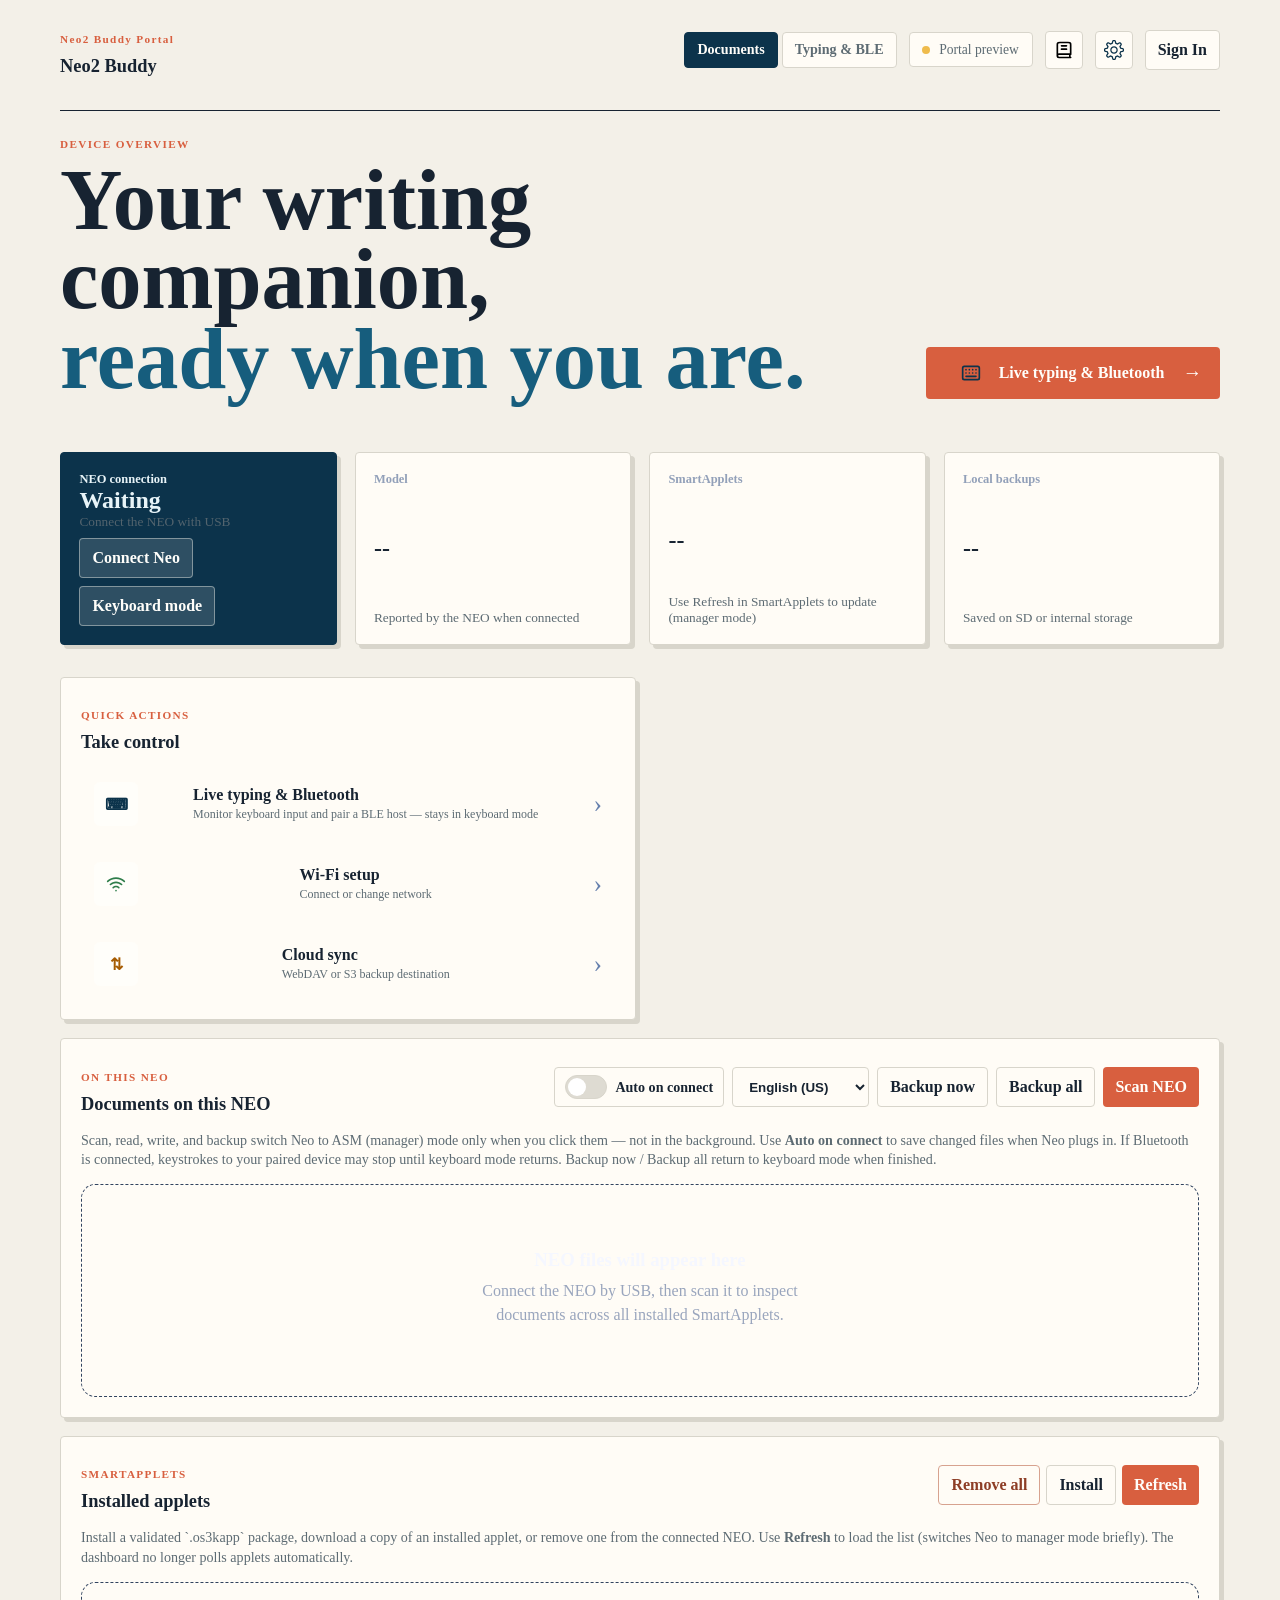
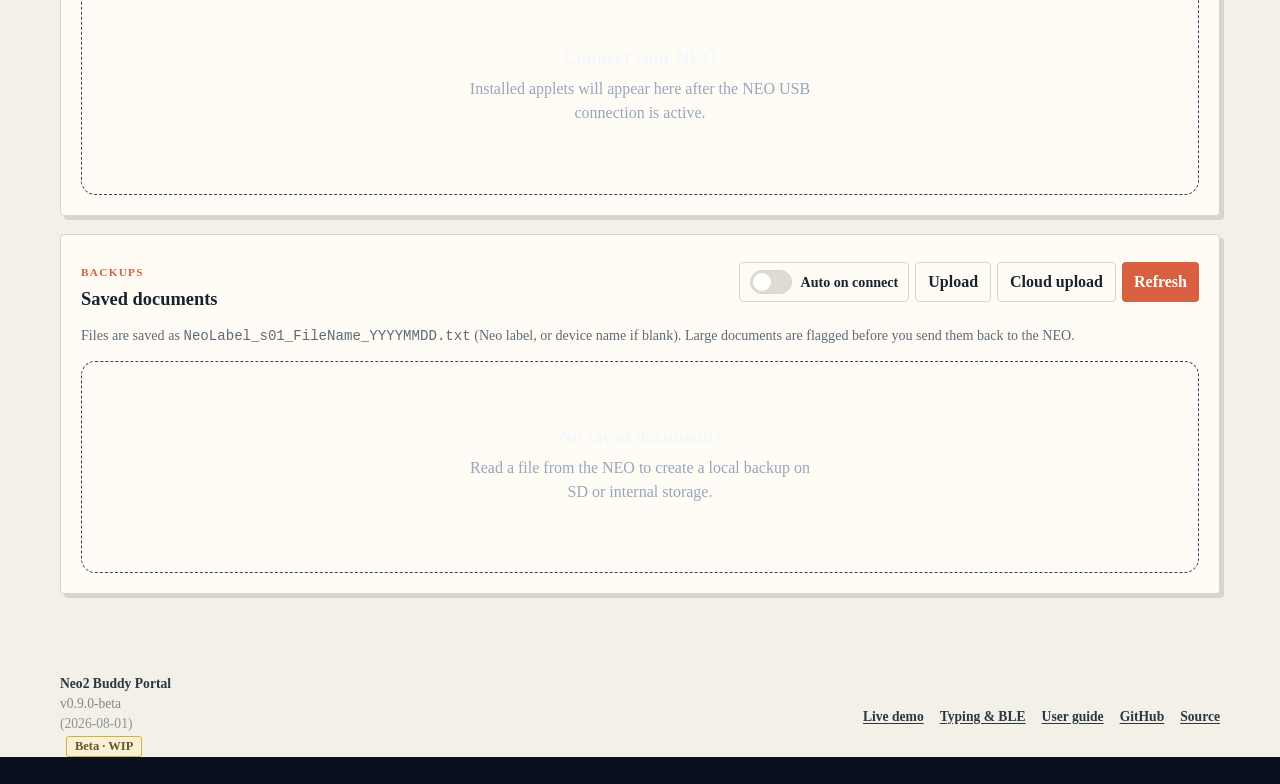
==== firmware-web/index.html @ c971c0a2 "Initial commit: Neo2 Buddy beta firmware, portal, and docs. GPL-3.0. Excludes inspiration/ reference" ====
<!doctype html>
<html lang="en">
<head>
  <meta charset="utf-8">
  <meta name="application-name" content="Neo2 Buddy Portal">
  <meta name="application-version" content="0.9.0">
  <meta name="release-date" content="2026-08-01">
  <meta name="viewport" content="width=device-width, initial-scale=1, viewport-fit=cover">
  <meta name="theme-color" content="#f3f0e8">
  <title>Neo2 Buddy</title>
  <link rel="stylesheet" href="styles.css">
  <link rel="stylesheet" href="css/login.css">
  <link rel="stylesheet" href="css/portal.css">
</head>
<body data-page="dashboard">
  <main class="app-shell">
    <header class="topbar">
      <div><p class="eyebrow" id="app-name">Neo2 Buddy Portal</p><h1 id="header-device-name">Neo2 Buddy</h1></div>
      <div style="display:flex;align-items:center;gap:0.75rem;flex-wrap:wrap">
        <nav class="portal-nav" aria-label="Portal sections">
          <a class="portal-nav-link is-active" href="index.html" aria-current="page">Documents</a>
          <a class="portal-nav-link" href="typing.html">Typing &amp; BLE</a>
        </nav>
        <div class="status-chip"><span class="dot" aria-hidden="true"></span><span id="connection">Looking for device</span></div>
          <button id="logs-button" class="icon-button" type="button" title="View logs" aria-label="View logs" hidden>
            <svg viewBox="0 0 24 24" width="20" height="20" fill="none" stroke="currentColor" stroke-width="1.6" stroke-linecap="round" stroke-linejoin="round" aria-hidden="true">
              <path d="M4 19V6.2C4 5.0799 4 4.51984 4.21799 4.09202C4.40973 3.71569 4.71569 3.40973 5.09202 3.21799C5.51984 3 6.0799 3 7.2 3H16.8C17.9201 3 18.4802 3 18.908 3.21799C19.2843 3.40973 19.5903 3.71569 19.782 4.09202C20 4.51984 20 5.0799 20 6.2V17H6C4.89543 17 4 17.8954 4 19ZM4 19C4 20.1046 4.89543 21 6 21H20M9 7H15M9 11H15M19 17V21" stroke="#000000" stroke-width="2" stroke-linecap="round" stroke-linejoin="round"/>
            </svg>
            <span class="visually-hidden">Logs</span>
          </button>
          <button id="settings-button" class="icon-button" type="button" data-action="settings" title="Device settings" aria-label="Device settings" hidden><svg width="20" height="20" viewBox="0 0 32 32" fill="currentColor" xmlns="http://www.w3.org/2000/svg">
    <path d="M30.015 12.97l-2.567-0.569c-0.2-0.64-0.462-1.252-0.762-1.841l1.389-2.313c0.518-0.829 0.78-2.047 0-2.829l-1.415-1.414c-0.78-0.781-2.098-0.64-2.894-0.088l-2.251 1.434c-0.584-0.303-1.195-0.563-1.829-0.768l-0.576-2.598c-0.172-0.953-1.005-1.984-2.11-1.984h-2c-1.104 0-1.781 1.047-2 2l-0.642 2.567c-0.678 0.216-1.328 0.492-1.948 0.819l-2.308-1.47c-0.795-0.552-2.114-0.692-2.894 0.088l-1.415 1.414c-0.781 0.782-0.519 2 0 2.828l1.461 2.435c-0.274 0.552-0.517 1.123-0.705 1.72l-2.566 0.569c-0.953 0.171-1.984 1.005-1.984 2.109v2c0 1.105 1.047 1.782 2 2l2.598 0.649c0.179 0.551 0.404 1.080 0.658 1.593l-1.462 2.438c-0.518 0.828-0.78 2.047 0 2.828l1.415 1.414c0.78 0.782 2.098 0.64 2.894 0.089l2.313-1.474c0.623 0.329 1.277 0.608 1.96 0.823l0.64 2.559c0.219 0.953 0.896 2 2 2h2c1.105 0 1.938-1.032 2.11-1.985l0.577-2.604c0.628-0.203 1.23-0.459 1.808-0.758l2.256 1.438c0.796 0.552 2.114 0.692 2.895-0.089l1.415-1.414c0.78-0.782 0.518-2 0-2.828l-1.39-2.317c0.279-0.549 0.521-1.12 0.716-1.714l2.599-0.649c0.953-0.219 2-0.895 2-2v-2c0-1.104-1.031-1.938-1.985-2.11zM30.001 16.939c-0.085 0.061-0.245 0.145-0.448 0.192l-3.708 0.926-0.344 1.051c-0.155 0.474-0.356 0.954-0.597 1.428l-0.502 0.986 1.959 3.267c0.125 0.2 0.183 0.379 0.201 0.485l-1.316 1.314c-0.127-0.040-0.271-0.092-0.341-0.14l-3.292-2.099-1.023 0.529c-0.493 0.256-0.999 0.468-1.503 0.631l-1.090 0.352-0.824 3.723c-0.038 0.199-0.145 0.36-0.218 0.417h-1.8c-0.061-0.085-0.145-0.245-0.191-0.448l-0.921-3.681-1.066-0.338c-0.549-0.173-1.097-0.404-1.63-0.684l-1.028-0.543-3.293 2.099c-0.135 0.091-0.279 0.143-0.409 0.143l-1.311-1.276c0.018-0.104 0.072-0.274 0.181-0.449l2.045-3.408-0.487-0.98c-0.227-0.462-0.407-0.895-0.547-1.325l-0.343-1.052-3.671-0.918c-0.231-0.052-0.398-0.139-0.485-0.2v-1.86c0.001 0.001 0.002 0.001 0.005 0.001 0.034 0 0.198-0.117 0.335-0.142l3.772-0.835 0.346-1.103c0.141-0.449 0.333-0.917 0.588-1.43l0.487-0.98-2.024-3.373c-0.125-0.201-0.184-0.38-0.201-0.485l1.315-1.314c0.128 0.041 0.271 0.093 0.34 0.14l3.354 2.138 1.027-0.542c0.527-0.278 1.073-0.507 1.622-0.682l1.063-0.338 0.912-3.649c0.053-0.231 0.138-0.398 0.2-0.485h1.859c-0.014 0.020 0.115 0.195 0.142 0.339l0.84 3.794 1.089 0.352c0.511 0.165 1.023 0.38 1.523 0.639l1.023 0.532 3.224-2.053c0.135-0.092 0.279-0.143 0.409-0.143l1.313 1.276c-0.017 0.104-0.072 0.276-0.181 0.45l-1.98 3.296 0.505 0.988c0.273 0.533 0.48 1.033 0.635 1.529l0.346 1.104 3.697 0.82c0.224 0.041 0.398 0.171 0.434 0.241zM16.013 9.99c-3.321 0-6.023 2.697-6.023 6.010s2.702 6.010 6.023 6.010 6.023-2.697 6.023-6.009c0-3.313-2.702-6.010-6.023-6.010zM16 20c-2.205 0-4-1.794-4-4s1.794-4 4-4c2.206 0 4 1.794 4 4s-1.794 4-4 4z"></path>
</svg></button>
        <button id="login-btn" class="button" type="button">Sign In</button>
      </div>
    </header>

    <section class="hero" aria-labelledby="overview-heading">
      <div><p class="eyebrow">DEVICE OVERVIEW</p><h2 id="overview-heading">Your writing companion,<br><em>ready when you are.</em></h2></div>
      <a class="primary-action" href="typing.html">
        <span class="btn-icon" aria-hidden="true">
          <svg viewBox="0 0 24 24" width="20" height="20" fill="none" stroke="currentColor" stroke-width="2" stroke-linecap="round" stroke-linejoin="round" aria-hidden="true">
            <rect x="2" y="4" width="20" height="16" rx="2"/>
            <path d="M6 8h.01M10 8h.01M14 8h.01M18 8h.01M6 12h.01M10 12h.01M14 12h.01M18 12h.01M6 16h12"/>
          </svg>
        </span>
        Live typing &amp; Bluetooth <span aria-hidden="true">→</span>
      </a>
    </section>

    <section class="stat-grid" aria-label="AlphaSmart NEO status">
      <article class="stat-card neo-card"><span class="label">NEO connection</span><strong id="neo-connection">Looking</strong><small id="neo-connection-detail">Connect the NEO with USB</small><div style="display:flex;gap:0.5rem;margin-top:0.5rem;flex-wrap:wrap"><button class="button" id="neo-rescan" type="button">Connect Neo</button><button class="button" id="neo-restart" type="button" hidden title="Return Neo to keyboard mode">Keyboard mode</button></div></article>
      <article class="stat-card neo-card"><span class="label">Model</span><strong id="neo-model">--</strong><small id="neo-model-detail">Reported by the NEO when connected</small></article>
      <article class="stat-card neo-card"><span class="label">SmartApplets</span><strong id="applet-count">--</strong><small id="applet-count-detail">Use Refresh in SmartApplets to update (manager mode)</small></article>
      <article class="stat-card neo-card"><span class="label">Local backups</span><strong id="backup-count">--</strong><small id="backup-count-detail">Saved on SD or internal storage</small></article>
    </section>

    <div id="portal-notices" class="portal-notices" hidden aria-live="polite"></div>

    <section class="workspace dashboard-workspace">
      <aside class="panel quick-panel">
        <p class="eyebrow">QUICK ACTIONS</p><h2>Take control</h2>
        <div class="action-list">
          <a class="action-row action-link" href="typing.html">
            <span class="action-icon blue" aria-hidden="true">⌨</span>
            <span><b>Live typing &amp; Bluetooth</b><small>Monitor keyboard input and pair a BLE host — stays in keyboard mode</small></span><i>›</i>
          </a>
          <button class="action-row" type="button" data-action="wifi">
            <span class="action-icon green" aria-hidden="true">
              <svg viewBox="0 0 24 24" width="20" height="20" fill="currentColor" focusable="false" aria-hidden="true">
                <path d="M1.33309 8.07433C0.92156 8.44266 0.886539 9.07485 1.25487 9.48638C1.62319 9.89791 2.25539 9.93293 2.66691 9.5646L1.33309 8.07433ZM21.3331 9.5646C21.7446 9.93293 22.3768 9.89791 22.7451 9.48638C23.1135 9.07485 23.0784 8.44266 22.6669 8.07433L21.3331 9.5646ZM12 19C11.4477 19 11 19.4477 11 20C11 20.5523 11.4477 21 12 21V19ZM12.01 21C12.5623 21 13.01 20.5523 13.01 20C13.01 19.4477 12.5623 19 12.01 19V21ZM14.6905 17.04C15.099 17.4116 15.7315 17.3817 16.1031 16.9732C16.4748 16.5646 16.4448 15.9322 16.0363 15.5605L14.6905 17.04ZM18.0539 13.3403C18.4624 13.7119 19.0949 13.682 19.4665 13.2734C19.8381 12.8649 19.8082 12.2324 19.3997 11.8608L18.0539 13.3403ZM7.96372 15.5605C7.55517 15.9322 7.52524 16.5646 7.89687 16.9732C8.2685 17.3817 8.90095 17.4116 9.3095 17.04L7.96372 15.5605ZM4.60034 11.8608C4.19179 12.2324 4.16185 12.8649 4.53348 13.2734C4.90511 13.682 5.53756 13.7119 5.94611 13.3403L4.60034 11.8608ZM2.66691 9.5646C5.14444 7.34716 8.41371 6 12 6V4C7.90275 4 4.16312 5.54138 1.33309 8.07433L2.66691 9.5646ZM12 6C15.5863 6 18.8556 7.34716 21.3331 9.5646L22.6669 8.07433C19.8369 5.54138 16.0972 4 12 4V6ZM12 21H12.01V19H12V21ZM12 16C13.0367 16 13.9793 16.3931 14.6905 17.04L16.0363 15.5605C14.9713 14.5918 13.5536 14 12 14V16ZM12 11C14.3319 11 16.4546 11.8855 18.0539 13.3403L19.3997 11.8608C17.4466 10.0842 14.8487 9 12 9V11ZM9.3095 17.04C10.0207 16.3931 10.9633 16 12 16V14C10.4464 14 9.02872 14.5918 7.96372 15.5605L9.3095 17.04ZM5.94611 13.3403C7.54544 11.8855 9.66815 11 12 11V9C9.15127 9 6.55344 10.0842 4.60034 11.8608L5.94611 13.3403Z" />
              </svg>
            </span>
            <span><b>Wi-Fi setup</b><small>Connect or change network</small></span><i>›</i>
          </button>
          <button class="action-row" type="button" id="open-sync" hidden><span class="action-icon amber">&#8645;</span><span><b>Cloud sync</b><small id="open-sync-subtitle">WebDAV or S3 backup destination</small></span><i>›</i></button>
        </div>
      </aside>
    </section>
      <!-- Move 'Documents on this NEO' next to the quick actions panel -->
      <section class="neo-documents-section">
        <article class="panel neo-documents-panel" aria-labelledby="neo-documents-heading">
          <div class="panel-heading">
            <div><p class="eyebrow">ON THIS NEO</p><h2 id="neo-documents-heading">Documents on this NEO</h2></div>
            <div class="panel-actions" style="display:flex;align-items:center;gap:0.5rem;flex-wrap:wrap">
              <label class="inline-toggle" id="dashboard-auto-backup-wrap" hidden title="When enabled, changed files are backed up automatically when Neo connects (brief ASM mode)">
                <input id="dashboard-auto-backup" type="checkbox" aria-describedby="neo-documents-guidance">
                <span class="toggle-track" aria-hidden="true"></span>
                <span class="inline-toggle-text">Auto on connect</span>
              </label>
              <label class="visually-hidden" for="neo-charmap">Character map</label>
              <select id="neo-charmap" class="button" title="Text export/import character map" hidden>
                <option value="en-us">English (US)</option>
                <option value="ua-pc">Ukrainian PC</option>
                <option value="ua-mac">Ukrainian Mac</option>
              </select>
              <button class="button" id="neo-backup-now" type="button" hidden title="Interrupts keyboard mode: backup changed files, then return Neo to keyboard mode">Backup now</button>
              <button class="button" id="neo-read-all" type="button" hidden title="Interrupts keyboard mode: backup every non-empty file, then return Neo to keyboard mode">Backup all</button>
              <button class="button primary" id="refresh-neo-files" type="button" hidden title="Interrupts keyboard mode while scanning">Scan NEO</button>
            </div>
          </div>
          <p class="file-size-guidance" id="neo-documents-guidance">Scan, read, write, and backup switch Neo to ASM (manager) mode only when you click them — not in the background. Use <strong>Auto on connect</strong> to save changed files when Neo plugs in. If Bluetooth is connected, keystrokes to your paired device may stop until keyboard mode returns. Backup now / Backup all return to keyboard mode when finished.</p>
          <div class="empty-state" id="neo-files-empty"><h3>NEO files will appear here</h3><p>Connect the NEO by USB, then scan it to inspect documents across all installed SmartApplets.</p></div>
          <div class="neo-file-table-wrap" id="neo-file-table-wrap" hidden>
            <table class="neo-file-table">
              <thead><tr><th scope="col">Document</th><th scope="col">SmartApplet</th><th scope="col">Space</th><th scope="col">Allocated</th><th scope="col"><span class="visually-hidden">Actions</span></th></tr></thead>
              <tbody id="neo-file-list"></tbody>
            </table>
          </div>
          <p class="operation-notice" id="neo-file-notice" role="status" aria-live="polite" hidden></p>
        </article>
      </section>

    <section class="workspace management-workspace">
      <article class="panel files-panel">
        <div class="panel-heading"><div><p class="eyebrow">SMARTAPPLETS</p><h2>Installed applets</h2></div><div class="panel-actions"><button class="button danger-action" id="remove-all-applets" type="button" hidden>Remove all</button><button class="button" id="install-applet" type="button" hidden>Install</button><button class="button primary" id="refresh-applets" type="button" hidden>Refresh</button></div></div>
        <p class="file-size-guidance">Install a validated `.os3kapp` package, download a copy of an installed applet, or remove one from the connected NEO. Use <strong>Refresh</strong> to load the list (switches Neo to manager mode briefly). The dashboard no longer polls applets automatically.</p>
        <div class="empty-state" id="applets-empty"><h3>Connect your NEO</h3><p>Installed applets will appear here after the NEO USB connection is active.</p></div>
        <div class="file-list" id="applet-list" hidden></div>
      </article>

      
    </section>

    <!-- Saved documents moved into its own top-level section -->
    <section class="saved-documents-section">
      <article class="panel files-panel">
        <div class="panel-heading"><div><p class="eyebrow">BACKUPS</p><h2>Saved documents</h2></div><div class="panel-actions"><label class="inline-toggle" id="backups-auto-backup-wrap" hidden title="When enabled, changed files are backed up automatically when Neo connects"><input id="backups-auto-backup" type="checkbox" aria-describedby="neo-documents-guidance"><span class="toggle-track" aria-hidden="true"></span><span class="inline-toggle-text">Auto on connect</span></label><input id="upload-file-input" type="file" accept=".txt,text/plain" hidden><button class="button" id="upload-file" type="button" hidden>Upload</button><button class="button" id="sync-run-backups" type="button" hidden title="Upload all local backups to your cloud destination">Cloud upload</button><button class="button primary" id="refresh-files" type="button" hidden>Refresh</button></div></div>
        <p class="file-size-guidance">Files are saved as <code>NeoLabel_s01_FileName_YYYYMMDD.txt</code> (Neo label, or device name if blank). Large documents are flagged before you send them back to the NEO.</p>
        <div class="empty-state" id="files-empty"><h3>No saved documents</h3><p>Read a file from the NEO to create a local backup on SD or internal storage.</p></div>
        <div class="file-list" id="file-list" hidden></div>
      </article>
    </section>    
    
  </main>

  <dialog id="applet-dialog" class="applet-dialog">
    <form id="applet-form">
      <div class="dialog-heading settings-heading"><div><p class="eyebrow" id="applet-dialog-label">SMARTAPPLET</p><h2 id="applet-dialog-title">Install SmartApplet</h2></div><button class="close-dialog" id="applet-close" type="button" aria-label="Close SmartApplet dialog">&times;</button></div>
      <div id="applet-install-fields"><label class="applet-upload">SmartApplet package<input id="applet-file" type="file" accept=".os3kapp,.app,.bin" required><span id="applet-file-name">Choose a package file</span></label><label class="checkbox-row"><input id="applet-replace" type="checkbox"><span>Replace an installed applet with the same ID</span></label></div>
      <p id="applet-dialog-copy" class="settings-note">The connected NEO validates the applet package before installation.</p>
      <p id="applet-dialog-status" class="dialog-status" aria-live="polite"></p>
      <div class="dialog-actions"><button class="button" id="applet-cancel" type="button">Cancel</button><button class="button primary" id="applet-submit" type="submit">Install applet</button></div>
    </form>
  </dialog>

  <dialog id="format-sd-dialog" class="format-dialog">
    <form id="format-sd-form">
      <div class="dialog-heading settings-heading">
        <div><p class="eyebrow">STORAGE</p><h2>Format SD card</h2></div>
        <button class="close-dialog" id="format-sd-cancel" type="button" aria-label="Cancel">&times;</button>
      </div>
      <p class="settings-note">Formatting will erase all data on the SD card. This operation cannot be undone.</p>
      <p id="sd-capacity-line" class="settings-note" style="display:none;">Detected card: <strong id="sd-capacity-text">—</strong></p>
      <div id="sd-progress-wrap" style="display:none;margin:8px 0;align-items:center;gap:8px;">
        <progress id="sd-progress" value="0" max="100" style="width:100%"></progress>
        <div id="sd-progress-label" style="min-width:56px;text-align:right;color:var(--ink-muted);">0%</div>
      </div>
      <label>To confirm, type <strong>FORMAT</strong> in the box below and click <em>Format SD</em>:</label>
      <input id="format-confirm-input" type="text" autocomplete="off" placeholder="Type FORMAT to confirm">
      <div class="dialog-actions">
        <button class="button" type="button" id="format-sd-cancel-2">Cancel</button>
        <button class="button danger-action" type="submit" id="format-sd-confirm" disabled>Format SD</button>
      </div>
    </form>
  </dialog>

  <dialog id="factory-reset-dialog" class="format-dialog">
    <form id="factory-reset-form">
      <div class="dialog-heading settings-heading">
        <div><p class="eyebrow">DANGER ZONE</p><h2>Factory reset</h2></div>
        <button class="close-dialog" id="factory-reset-cancel" type="button" aria-label="Cancel">&times;</button>
      </div>
      <p class="settings-note">This restores firmware defaults on the buddy. It erases saved Wi‑Fi, cloud sync, portal password, and internal backup files. Files on the SD card are <strong>not</strong> deleted.</p>
      <label>Re-enter portal password to confirm<input id="factory-reset-password" type="password" autocomplete="current-password" required></label>
      <div class="dialog-actions">
        <button class="button" type="button" id="factory-reset-cancel-2">Cancel</button>
        <button class="button danger-action" type="submit" id="factory-reset-confirm">Reset device</button>
      </div>
    </form>
  </dialog>

  <dialog id="write-document-dialog" class="document-dialog">
    <form id="write-document-form">
      <div class="dialog-heading settings-heading"><div><p class="eyebrow">WRITE TO NEO</p><h2 id="write-document-title">Replace document text</h2></div><button class="close-dialog" id="write-document-close" type="button" aria-label="Close write dialog">&times;</button></div>
      <p class="document-meta" id="write-document-meta"></p>
      <label>Document text<textarea id="write-document-content" rows="12" style="width:100%;font-family:monospace"></textarea></label>
      <p id="write-document-status" class="dialog-status" aria-live="polite"></p>
      <div class="dialog-actions"><button class="button" id="write-document-cancel" type="button">Cancel</button><button class="button primary" type="submit">Write to NEO</button></div>
    </form>
  </dialog>

  <dialog id="document-dialog" class="document-dialog">
    <div class="dialog-heading settings-heading"><div><p class="eyebrow">NEO DOCUMENT</p><h2 id="document-dialog-title">Document preview</h2></div><button class="close-dialog" id="document-close" type="button" aria-label="Close document preview">&times;</button></div>
    <p class="document-meta" id="document-dialog-meta"></p>
    <pre class="document-preview" id="document-dialog-content" aria-live="polite">Reading document...</pre>
    <div class="dialog-actions"><button class="button" id="document-download" type="button">Download</button><button class="button primary" id="document-save" type="button">Save backup</button></div>
  </dialog>

  <dialog id="setup-dialog" class="setup-dialog">
    <form id="setup-form">
      <div class="setup-heading"><p class="eyebrow">FIRST-TIME SETUP</p><h2>Make this NEO yours.</h2><p>Give the device a name and choose how its backups should be protected.</p></div>
      <div class="setup-steps" aria-hidden="true"><span class="active">1</span><span>2</span><span>3</span></div>
      <label>Device name<input id="setup-device-name" name="device-name" maxlength="32" value="Neo2 Buddy"></label>
      <label class="checkbox-row"><input id="setup-cloud-enabled" type="checkbox"> <span>Configure cloud backup now</span></label>
      <p class="setup-note">Local storage remains the source of truth. Cloud backups are optional and never remove local copies.</p>
      <div class="dialog-actions"><button class="button" type="button" id="setup-later">Set up later</button><button class="button primary" type="submit">Continue</button></div>
    </form>
  </dialog>

  <dialog id="sync-dialog" class="sync-dialog">
    <form id="sync-form">
      <div class="dialog-heading"><p class="eyebrow">CLOUD BACKUP</p><h2>Backup destination</h2><p>Upload local backups to WebDAV (Nextcloud) or S3-compatible storage. Settings are saved on the device and survive reboots.</p></div>
      <p id="sync-health" class="sync-health" role="status" aria-live="polite">Checking cloud backup status…</p>
      <fieldset class="provider-switch"><legend>Provider</legend><label><input type="radio" name="provider" value="webdav" checked><span>WebDAV</span></label><label><input type="radio" name="provider" value="s3"><span>S3-compatible</span></label></fieldset>
      <div id="sync-provider-help" class="sync-provider-help" aria-live="polite"></div>
      <label class="toggle-row"><span><b>Enable cloud upload</b><small>Upload local backups when you run sync (local copies are kept).</small></span><input name="enabled" type="checkbox" id="sync-enabled"><span class="toggle-track" aria-hidden="true"></span></label>
      <label>Server URL<input name="endpoint" type="url" placeholder="https://cloud.example.com/remote.php/dav/files/you/backups" autocomplete="url" required></label>
      <label id="bucket-field" hidden>Bucket<input name="bucket" placeholder="neo-backups"></label>
      <label id="region-field" hidden>Region<input name="region" placeholder="us-east-1 or auto for R2"></label>
      <label>Folder<input name="path" placeholder="alpha-smart/neo2"><small>Optional subfolder for uploaded backups.</small></label>
      <label>Username or access key<input name="username" autocomplete="username" required></label>
      <label>App password or secret key<input name="secret" type="password" autocomplete="new-password" placeholder="Leave blank to keep saved secret"></label>
      <ul id="sync-checklist" class="sync-checklist">
        <li data-check="wifi">Buddy connected to home Wi‑Fi with internet</li>
        <li data-check="clock">Device clock synced (required for S3)</li>
        <li data-check="saved">Destination saved on device</li>
        <li data-check="test">Connection test passed</li>
      </ul>
      <p id="sync-state" class="setup-note">Credentials are stored on the device only. Secrets are never shown again after save.</p>
      <div class="dialog-actions">
        <button class="button" type="button" id="sync-cancel">Cancel</button>
        <button class="button" type="button" id="sync-test">Test connection</button>
        <button class="button" type="button" id="sync-run-now">Upload now</button>
        <button class="button primary" type="submit">Save destination</button>
      </div>
    </form>
  </dialog>

  <dialog id="settings-dialog" class="settings-dialog">
    <form id="settings-form">
      <div class="dialog-heading settings-heading"><div><p class="eyebrow">DEVICE SETTINGS</p><h2>Make it feel like yours.</h2></div><button class="close-dialog" id="settings-close" type="button" aria-label="Close device settings">&times;</button></div>
      <div class="settings-summary"><span class="settings-mark" aria-hidden="true">N</span><div><strong id="settings-device-title">Neo2 Buddy</strong><small>ESP32-S3 companion</small></div><span class="settings-status">Local only</span></div>
      <section class="settings-section" aria-labelledby="device-preferences-heading">
        <h3 id="device-preferences-heading">Device preferences</h3>
        <label>Device name<input id="settings-device-name" name="device-name" maxlength="32" value="Neo2 Buddy"></label>
        <label>Neo label<small>Used in backup filenames. Leave blank to use the device name.</small><input id="settings-neo-label" name="neo-label" maxlength="32" placeholder="e.g. RiksNeo"></label>
        <label>Keyboard layout<select id="settings-keyboard-layout" name="keyboard-layout"><option value="u">User (u)</option><option value="us">US</option><option value="nl">Dutch (nl)</option></select></label>
        <label>Keyboard sleep<select id="settings-sleep" name="sleep"><option value="5">After 5 minutes</option><option value="10" selected>After 10 minutes</option><option value="30">After 30 minutes</option><option value="never">Never</option></select></label>
      </section>
      <section class="settings-section" aria-labelledby="storage-preferences-heading">
        <h3 id="storage-preferences-heading">Storage and privacy</h3>
        <label class="toggle-row"><span><b>Keep live typing private</b><small>Clear the monitor when this portal closes.</small></span><input id="settings-private-live" type="checkbox" checked><span class="toggle-track" aria-hidden="true"></span></label>
        <label class="toggle-row"><span><b>Prefer SD card backups</b><small>Use internal storage only when no card is present.</small></span><input id="settings-prefer-sd" type="checkbox" checked><span class="toggle-track" aria-hidden="true"></span></label>
        <label class="toggle-row"><span><b>Auto-backup on connect</b><small>When Neo plugs in, briefly leave keyboard mode to backup changed files, then return to keyboard mode. Live typing is interrupted during the backup.</small></span><input id="settings-auto-backup" type="checkbox"><span class="toggle-track" aria-hidden="true"></span></label>
        <label class="toggle-row"><span><b>Auto cloud upload after backup</b><small>When cloud sync is configured, upload new local backups automatically after a successful backup.</small></span><input id="settings-auto-cloud" type="checkbox"><span class="toggle-track" aria-hidden="true"></span></label>
        <div style="margin-top:8px;display:flex;align-items:center;gap:10px;">
          <button id="format-sd" class="button small subtle" type="button" title="Format SD card (destructive)">Format SD...</button>
          <small style="color:var(--ink-muted);">Erase and reformat the SD card. This action is destructive and requires confirmation.</small>
        </div>
        <label class="toggle-row" style="margin-top:6px;"><span><b>Require sign-in to view portal</b><small>When enabled, users must authenticate before accessing the admin portal.</small></span><input id="settings-require-auth" type="checkbox"><span class="toggle-track" aria-hidden="true"></span></label>
        <div class="settings-section-block" style="margin-top:12px;display:grid;gap:8px;">
          <h4 style="margin:0;">Portal password</h4>
          <label>Current password<input id="settings-password-current" type="password" autocomplete="current-password" placeholder="Current portal password"></label>
          <label>New password<input id="settings-password-new" type="password" autocomplete="new-password" minlength="8" placeholder="At least 8 characters"></label>
          <label>Confirm new password<input id="settings-password-confirm" type="password" autocomplete="new-password" minlength="8"></label>
          <button id="settings-password-save" class="button small" type="button">Change password</button>
        </div>
        <div class="settings-danger-zone">
          <h4>Factory reset</h4>
          <p class="settings-note">Erase buddy settings and internal backups. SD card files are kept.</p>
          <button id="factory-reset-open" class="button small danger-action" type="button">Factory reset…</button>
        </div>
      </section>

      <section class="settings-section" id="wifi-section" aria-labelledby="wifi-preferences-heading">
        <h3 id="wifi-preferences-heading">Network</h3>
        <p id="network-mode-status" class="field-hint" style="margin-top:0"></p>
        <div class="network-mode-grid settings-mode-grid" role="radiogroup" aria-label="Network mode">
          <label class="network-mode-card">
            <input type="radio" name="settings-network-mode" value="direct" checked>
            <span class="network-mode-title">Direct access</span>
            <span class="network-mode-copy">Manage the buddy over its own Wi‑Fi hotspot.</span>
          </label>
          <label class="network-mode-card">
            <input type="radio" name="settings-network-mode" value="home">
            <span class="network-mode-title">Home network</span>
            <span class="network-mode-copy">Join your router and open the portal from your LAN.</span>
          </label>
        </div>

        <div id="settings-direct-fields">
          <label>Hotspot name<input id="hotspot-ssid" maxlength="32" autocomplete="off"></label>
          <label>Hotspot password<input id="hotspot-password" type="password" maxlength="64" autocomplete="new-password" placeholder="Leave blank to keep current"></label>
        </div>

        <div id="settings-home-fields" hidden>
          <div class="wifi-row settings-wifi-row">
            <label>Available networks
              <select id="wifi-ssid"><option value="">(scan to list)</option></select>
            </label>
            <button type="button" class="button" id="wifi-scan-btn" title="Scan again">Scan</button>
          </div>
          <label>Home Wi‑Fi password<input id="wifi-password" type="password" autocomplete="new-password" placeholder="Leave blank to keep current"></label>
          <label class="toggle-row"><span><b>Use DHCP</b><small>When enabled the device obtains IP settings automatically.</small></span><input id="wifi-dhcp" type="checkbox" checked><span class="toggle-track" aria-hidden="true"></span></label>
          <div id="static-ip-fields" hidden>
            <label>IP address<input id="wifi-ip" placeholder="192.168.1.50"></label>
            <label>Netmask<input id="wifi-netmask" placeholder="255.255.255.0"></label>
            <label>Gateway<input id="wifi-gateway" placeholder="192.168.1.1"></label>
            <label>DNS<input id="wifi-dns" placeholder="8.8.8.8"></label>
          </div>
          <p class="field-hint network-switch-hint">Switching modes restarts the buddy. Your saved home Wi‑Fi details are kept so you can switch back later.</p>
        </div>
      </section>
      <p class="settings-note" id="settings-note">These preferences are saved in this portal preview. Firmware settings will be applied when the device settings API is available.</p>
      <div class="dialog-actions"><button class="button" type="button" id="settings-reset">Reset preview</button><button class="button primary" type="submit">Save preferences</button></div>
    </form>
  </dialog>

    

    <dialog id="logs-dialog" class="logs-dialog">
      <div class="dialog-heading settings-heading">
        <div><p class="eyebrow">SYSTEM</p><h2>Logs</h2></div>
        <button class="close-dialog" id="logs-close" type="button" aria-label="Close logs dialog">&times;</button>
      </div>
      <div class="dialog-controls" style="display:flex;gap:8px;align-items:center;margin:8px 0;">
        <div id="logs-filter-group" style="display:flex;gap:6px;align-items:center;">
          <button class="button small" data-log-filter="ALL">All</button>
          <button class="button small" data-log-filter="DEBUG">Debug</button>
          <button class="button small" data-log-filter="INFO">Info</button>
          <button class="button small" data-log-filter="WARN">Warn</button>
          <button class="button small" data-log-filter="ERROR">Error</button>
        </div>
        <label style="margin-left:8px">Per page
          <select id="logs-limit-select"><option value="10">10</option><option value="25" selected>25</option><option value="50">50</option></select>
        </label>
        <label style="margin-left:8px">Sort
          <select id="logs-sort-select"><option value="newest" selected>Newest</option><option value="oldest">Oldest</option></select>
        </label>
        <div style="margin-left:auto;display:flex;gap:8px;align-items:center;">
          <button class="button" id="logs-prev" type="button">Prev</button>
          <button class="button" id="logs-next" type="button">Next</button>
        </div>
      </div>
      <div class="logs-list" id="logs-list"><p class="empty-state">No logs yet</p></div>
    </dialog>

  <dialog id="action-dialog"><form method="dialog" id="action-dialog-form"><button class="close" type="button" id="action-dialog-close" aria-label="Close">×</button><p class="eyebrow" id="dialog-label">ACTION</p><h2 id="dialog-title">Not connected</h2><p id="dialog-copy">This interactive preview will connect to the device API when firmware endpoints are ready.</p><div id="dialog-actions-default"><button class="button primary" type="submit">Done</button></div><div id="dialog-actions-pairing" hidden><p id="ble-status-line" class="settings-note">Checking Bluetooth status...</p><button class="button primary" type="button" id="ble-start-pairing">Start pairing (2 min)</button><button class="button" type="button" id="ble-stop-pairing">Stop pairing</button></div><div id="dialog-actions-ble-send" hidden><label>Text to send as keystrokes<textarea id="ble-send-text" rows="5" placeholder="Paste or type the text to send..."></textarea></label><pre id="ble-preview-box" class="document-preview" hidden></pre><p id="ble-send-status" class="dialog-status" aria-live="polite"></p><button class="button" type="button" id="ble-preview-btn">Preview</button><button class="button primary" type="button" id="ble-confirm-send">Send keystrokes</button><button class="button" type="button" id="ble-cancel-send">Cancel</button></div></form></dialog>

  <dialog id="file-action-dialog" class="document-dialog">
    <div class="dialog-heading settings-heading"><div><p class="eyebrow">LOCAL FILE</p><h2 id="file-action-title">Document</h2></div><button class="close-dialog" id="file-action-close" type="button" aria-label="Close">&times;</button></div>
    <pre class="document-preview" id="file-action-preview"></pre>
    <label>Rename to<input id="file-rename-input" maxlength="48"></label>
    <div class="dialog-actions"><button class="button" type="button" id="file-download-btn">Download</button><button class="button" type="button" id="file-rename-btn">Rename</button><button class="button danger-action" type="button" id="file-delete-btn">Delete</button></div>
  </dialog>
  <dialog id="login-dialog" class="login-dialog">
    <form id="login-form">
      <div class="login-intro"><span class="login-mark" aria-hidden="true">N</span><p class="eyebrow">LOCAL DEVICE ACCESS</p><h2>Welcome back.</h2><p>Sign in to manage backups, connected hardware, and keyboard monitoring on this Neo2 Buddy.</p></div>
      <label class="login-field">Portal password<input id="login-password" type="password" autocomplete="current-password" required placeholder="Enter your password"></label>
      <p class="login-error" id="login-error" role="alert" hidden></p>
      <button id="login-submit" class="button primary login-submit">Sign in securely <span aria-hidden="true">&rarr;</span></button>
      <div class="login-footer"><span>Only this device can verify your password.</span><button type="button" id="login-cancel" class="text-button">Cancel</button></div>
    </form>
  </dialog>
  <input id="file-input" type="file" accept="text/plain,.txt,.md" hidden>
  <script src="js/demo.js"></script>
  <script src="js/app.js"></script>
  <footer class="portal-footer" aria-hidden="false">
    <div class="portal-footer-inner">
      <div class="footer-left"><span id="footer-app-name">Neo2 Buddy Portal</span> <span id="footer-version">v0.9.0-beta</span> <span id="footer-release">(2026-08-01)</span> <span class="footer-beta-note" title="Tested on Dutch Neo2 only; other layouts may differ">Beta · WIP</span></div>
      <div class="footer-right">
        <a href="https://riktastic.github.io/Neo2Buddy/" target="_blank" rel="noopener noreferrer">Live demo</a>
        <a href="typing.html">Typing &amp; BLE</a>
        <a href="/user-guide.html">User guide</a>
        <a href="https://github.com/Riktastic" target="_blank" rel="noopener noreferrer">GitHub</a>
        <a href="https://github.com/Riktastic/Neo2Buddy" target="_blank" rel="noopener noreferrer">Source</a>
      </div>
    </div>
  </footer>
</body>
</html>
---- firmware-web/styles.css ----
:root{--bg:#0b1020;--surface:#151e32;--surface-2:#1d2942;--text:#f5f7ff;--muted:#99a5bd;--line:#263552;--primary:#4c8dff;--success:#3ddc97;--warning:#ffb648;--danger:#ff6b7a;font-family:Inter,ui-sans-serif,system-ui,-apple-system,BlinkMacSystemFont,"Segoe UI",sans-serif;color:var(--text);background:var(--bg)}*{box-sizing:border-box}body{margin:0;min-width:320px;background:radial-gradient(circle at 0 0,#1e396d 0,transparent 31rem),var(--bg)}button{font:inherit;cursor:pointer}.app-shell{width:min(1180px,calc(100% - 2rem));margin:auto;padding:2rem 0 4rem}.topbar,.panel-heading,.hero{display:flex;align-items:center;justify-content:space-between;gap:1rem}.topbar{padding:.25rem 0 3.5rem}.eyebrow{margin:0 0:.35rem;color:#7d91b7;font-size:.7rem;font-weight:800;letter-spacing:.15em}.topbar h1,.panel h2{margin:0;font-size:1.15rem}.status-chip{display:inline-flex;align-items:center;gap:.55rem;border:1px solid var(--line);padding:.55rem .8rem;border-radius:999px;color:var(--muted);font-size:.85rem}.dot{width:.5rem;height:.5rem;border-radius:50%;background:var(--warning);box-shadow:0 0 0 .22rem #ffb64822}.hero{padding:0 0 2.25rem}.hero h2{font-size:clamp(2.15rem,5vw,4.45rem);line-height:1.04;letter-spacing:-.055em;margin:0;max-width:750px}.hero em{font-style:normal;color:var(--primary)}.primary-action,.button.primary{border:0;background:var(--primary);color:white;font-weight:750;border-radius:.8rem;padding:.9rem 1rem;box-shadow:0 .7rem 2rem #3a75d840;white-space:nowrap}.primary-action span{margin-left:.8rem;font-size:1.2rem}.stat-grid{display:grid;grid-template-columns:repeat(4,1fr);gap:.85rem;margin-bottom:2rem}.stat-card,.panel{background:linear-gradient(145deg,#17223a,#11192b);border:1px solid var(--line);border-radius:1.15rem}.stat-card{min-height:8.5rem;padding:1.15rem;display:flex;flex-direction:column;justify-content:space-between}.stat-card strong{font-size:1.5rem;letter-spacing:-.04em}.stat-card small{color:var(--muted)}.battery{background:linear-gradient(145deg,#183b55,#112434);border-color:#296080}.label{color:#92a0b9;font-size:.78rem;font-weight:700}.workspace{display:grid;grid-template-columns:minmax(0,1.6fr) minmax(280px,.8fr);gap:1rem}.panel{padding:1.25rem}.panel-heading{margin-bottom:1rem}.button{border:1px solid var(--line);border-radius:.75rem;padding:.7rem .9rem;color:var(--text);background:transparent;font-weight:700}.button.secondary:hover,.action-row:hover{background:var(--surface-2)}.empty-state{padding:3rem 1rem;text-align:center;border:1px dashed #31435f;border-radius:.9rem;color:var(--muted)}.empty-state h3{color:var(--text);margin:1rem 0 .5rem}.empty-state p{max-width:350px;margin:.5rem auto 1.3rem;line-height:1.5}.file-orb{display:grid;place-items:center;width:3rem;height:3rem;margin:auto;border-radius:1rem;color:#b8d0ff;background:#4c8dff22;font-size:1.55rem}.action-list{display:grid;gap:.5rem;margin-top:1rem}.action-row{display:grid;grid-template-columns:auto 1fr auto;align-items:center;gap:.8rem;width:100%;text-align:left;padding:.8rem;border:0;border-radius:.8rem;background:transparent;color:var(--text)}.action-row small{display:block;color:var(--muted);font-size:.75rem;margin-top:.18rem}.action-row i{font-size:1.6rem;color:#6680ad;font-style:normal}.action-icon{width:2.35rem;height:2.35rem;display:grid;place-items:center;border-radius:.65rem;font-weight:bold}.blue{background:#4c8dff24;color:#8db7ff}.green{background:#3ddc9724;color:#72e5b2}.amber{background:#ffb64824;color:#ffd078}dialog{width:min(430px,calc(100% - 2rem));padding:0;border:1px solid var(--line);border-radius:1rem;background:#151e32;color:var(--text);box-shadow:0 2rem 6rem #000a}dialog::backdrop{background:#02050dbe}dialog form{padding:1.5rem;position:relative}dialog h2{margin:.2rem 0 .75rem}dialog p:not(.eyebrow){color:var(--muted);line-height:1.5;margin-bottom:1.3rem}.close{position:absolute;right:.8rem;top:.65rem;border:0;background:transparent;color:var(--muted);font-size:1.6rem}@media(max-width:780px){.topbar{padding-bottom:2.5rem}.hero{display:grid}.primary-action{justify-self:start}.stat-grid{grid-template-columns:repeat(2,1fr)}.workspace{grid-template-columns:1fr}}@media(max-width:430px){.app-shell{width:min(100% - 1.25rem,1180px);padding-top:1.25rem}.topbar{align-items:flex-start}.status-chip{font-size:.75rem}.stat-card{min-height:7.3rem;padding:.9rem}.panel-heading{align-items:flex-start;flex-direction:column}.hero h2{font-size:2.35rem}}
---- firmware-web/css/login.css ----
/* Login-specific styles live separately from shared portal overlays. */
.login-dialog { width: min(430px, calc(100% - 30px)); padding: 0; overflow: hidden; }
.login-dialog form { display: grid; gap: 18px; padding: 28px; }
.login-intro { position: relative; padding: 6px 0 20px; border-bottom: 1px solid var(--line); }
.login-mark { width: 44px; height: 44px; display: grid; place-items: center; margin-bottom: 20px; background: var(--blue-deep); color: white; font-size: 1.35rem; font-weight: 700; }
.login-intro h2 { margin: 5px 0 8px; font-size: 2.25rem; line-height: .95; }
.login-intro p:last-child { max-width: 31ch; margin: 0; color: var(--ink-muted); line-height: 1.45; }
.login-field { display: grid; gap: 8px; font-weight: 700; }
.login-field input { min-height: 46px; padding: 10px 12px; border: 1px solid var(--line); border-radius: 3px; background: #fffefa; color: var(--ink); font: inherit; }
.login-field input:focus { border-color: var(--blue); outline: 3px solid #b9dbcf; }
.login-submit { width: 100%; display: flex; align-items: center; justify-content: space-between; min-height: 46px; padding-inline: 15px; font-weight: 700; }
.login-submit span { font-size: 1.25rem; }
.login-footer { display: flex; align-items: center; justify-content: space-between; gap: 12px; color: var(--ink-muted); font-size: .82rem; }
.text-button { padding: 0; border: 0; background: transparent; color: var(--blue); font: inherit; font-weight: 700; text-decoration: underline; text-underline-offset: 3px; }
.login-error { margin: -4px 0 0; padding: 9px 10px; border-left: 3px solid var(--coral); background: #f9e5dc; color: #70311f; font-size: .9rem; }
---- firmware-web/css/portal.css ----
:root {
  --paper: #f3f0e8;
  --ink: #172331;
  --ink-muted: #5d6b73;
  --panel: #fffcf6;
  --line: #d8d5cb;
  --blue: #165d7d;
  --blue-deep: #0c334b;
  --coral: #d85f3f;
  --sun: #efbb4c;
  --mint: #b9dbcf;
  --section-gap: 18px;
  font-family: Georgia, Cambria, "Times New Roman", serif;
}

body {
  background: var(--paper) !important;
  color: var(--ink) !important;
  font-family: Georgia, Cambria, "Times New Roman", serif;
}
/* Ruled-paper overlay removed — it clashed with the light theme */
body::before { display: none; }

/* --- Overrides for legacy dark-theme rules in styles.css (loaded first) --- */
.stat-card,
.panel,
.files-panel,
.quick-panel {
  background: var(--panel) !important;
  color: var(--ink);
  border: 1px solid var(--line);
}
.stat-card strong { color: var(--ink); }
.stat-card small,
.action-row small,
.file-list small {
  color: var(--ink-muted) !important;
}
.action-row,
.action-link,
.file-list .action-row,
.applet-row {
  color: var(--ink) !important;
}
.action-row b,
.applet-row b,
.backup-row b {
  color: var(--ink);
  font-weight: 700;
}
.stat-grid {
  display: grid;
  grid-template-columns: repeat(4, minmax(0, 1fr));
  gap: var(--section-gap);
}
.neo-card:first-child {
  background: var(--blue-deep) !important;
  color: #e8f4f8;
  border-color: var(--blue-deep);
}
.neo-card:first-child .label,
.neo-card:first-child strong,
.neo-card:first-child small {
  color: #e8f4f8;
}
.neo-card:first-child small { opacity: 0.88; }
.neo-card:first-child .button {
  background: rgba(255, 252, 246, 0.14);
  border-color: rgba(255, 252, 246, 0.4);
  color: #fffefa;
}
.neo-card:first-child .button:hover,
.neo-card:first-child .button:focus-visible {
  background: rgba(255, 252, 246, 0.24);
  border-color: #fffefa;
}
.hero {
  flex-wrap: wrap;
  gap: 1.25rem 2rem;
  align-items: flex-end;
}
.hero > div { flex: 1 1 16rem; min-width: 0; }
.app-shell { position: relative; width: min(1160px, calc(100% - 32px)); padding: 22px 0 54px; }
.app-shell > * { margin-top: var(--section-gap); }
.app-shell > *:first-child { margin-top: 0; }
.topbar { padding: 0 0 15px; }
.topbar h1, .panel h2 { font-family: Georgia, Cambria, serif; letter-spacing: 0; }
.eyebrow { color: var(--coral); letter-spacing: .12em; }
.status-chip { background: var(--panel); border-color: var(--line); border-radius: 4px; color: var(--ink-muted); }
.dot { background: var(--sun); box-shadow: none; }
.icon-button { width: 38px; height: 38px; display: inline-grid; place-items: center; padding: 0; border: 1px solid var(--line); border-radius: 4px; background: var(--panel); color: var(--blue-deep); font-size: 21px; }
.icon-button:hover, .icon-button:focus-visible { background: var(--mint); outline: 2px solid var(--blue); outline-offset: 2px; }
.button { border-radius: 4px; background: var(--panel); color: var(--ink); min-height: 40px; padding: 8px 12px; display: inline-flex; align-items: center; justify-content: center; border: 1px solid var(--line); width: auto; }
.button.primary, .primary-action { border-radius: 4px; background: var(--coral); box-shadow: none; color: #fffefa; border-color: var(--ink); text-decoration: none; }
.primary-action { display: inline-flex; align-items: center; gap: 0.35rem; padding: 12px 18px; min-height: 48px; font-weight: 700; white-space: nowrap; }
a.primary-action:hover, a.primary-action:focus-visible { background: #c95538; color: #fff; outline: 2px solid var(--blue); outline-offset: 2px; }

.portal-nav { display: inline-flex; align-items: center; gap: 4px; flex-wrap: wrap; }
.portal-nav-link { display: inline-flex; align-items: center; min-height: 36px; padding: 6px 12px; border: 1px solid var(--line); border-radius: 4px; background: var(--panel); color: var(--ink-muted); font-size: 0.88rem; font-weight: 700; text-decoration: none; }
.portal-nav-link:hover, .portal-nav-link:focus-visible { color: var(--ink); border-color: var(--blue); outline: none; }
.portal-nav-link.is-active { background: var(--blue-deep); border-color: var(--blue-deep); color: #fffefa; }

.dashboard-workspace { grid-template-columns: 1fr; }
.dashboard-workspace .quick-panel { grid-column: 1 / -1; max-width: 36rem; }
.typing-workspace { grid-template-columns: 1fr 320px; }
.typing-hero { align-items: flex-end; }
.typing-lead { max-width: 42rem; margin: 12px 0 0; color: var(--ink-muted); font-size: 1rem; line-height: 1.5; }
.typing-lead a { color: var(--blue); }
.typing-stat-grid { grid-template-columns: repeat(2, minmax(0, 1fr)); }
.action-link { width: 100%; text-align: left; text-decoration: none; color: inherit; font: inherit; cursor: pointer; }

/* Small and subtle button variants used for less-prominent actions */
.button.small { padding: 6px 8px; min-height: 30px; font-size: 0.92rem; }
.button.subtle { background: transparent; border: 1px solid transparent; color: var(--ink-muted); box-shadow: none; }
.button.subtle:hover, .button.subtle:focus-visible { background: rgba(0,0,0,0.03); color: var(--ink); border-color: var(--line); }

/* Ensure panel-level primary buttons match the regular `.button` sizing
  (so 'Install' and 'Refresh' appear the same). Keep hero `.primary-action`
  large by scoping this rule to panel contexts. */
.panel .button, .panel .button.primary, .panel-actions .button { padding: 8px 12px; min-height: 40px; }

/* Logs panel styling */
.logs-panel .logs-list { max-height: 320px; overflow: auto; padding: 8px; border-top: 1px solid var(--line); }
.log-entry { padding: 8px 6px; border-bottom: 1px solid var(--line); }
.log-meta { display:flex; gap:8px; align-items:center; margin-bottom:4px; }
.log-ts { color: var(--muted); font-size: 0.9rem; }
.log-level { font-weight:700; padding:2px 6px; border-radius:4px; font-size:0.8rem; }
.log-level.debug { background:#f3f4f6; color:#111; }
.log-level.info { background:#e6f4ff; color:#00529b; }
.log-level.warn { background:#fff4e5; color:#a65b00; }
.log-level.error { background:#ffecec; color:#9b1c00; }
.log-msg { white-space:pre-wrap; font-family: monospace; font-size: 0.95rem; }
.hero { align-items: end; padding: 15px 0 35px; border-top: 1px solid var(--ink); }
.hero h2 { font-size: clamp(2.45rem, 7vw, 5.4rem); line-height: .92; letter-spacing: 0; }
.hero em { color: var(--blue); }
.stat-card, .panel { background: var(--panel); border-color: var(--line); border-radius: 4px; box-shadow: 4px 4px 0 #d8d5cb; }
.stat-card { min-height: 128px; }
.stat-card strong { letter-spacing: 0; }
.neo-card:first-child { background: var(--blue-deep); }
.workspace { display: grid; grid-template-columns: 1fr 320px; grid-auto-rows: auto; gap: 18px; }
/* Quick actions panel used to span both rows; removed to allow flow layout. */
.files-panel { }

/* Make certain panels span the full width of the content area */
.management-workspace .files-panel,
.neo-documents-section .neo-documents-panel,
.live-viewer-section .monitor-panel {
  grid-column: 1 / -1;
}
.widget { margin-bottom: 18px; }
.panel { padding: 20px; }
.quick-panel { background: var(--mint); }
.neo-documents-panel { margin: 0 0 18px; }
.neo-file-table-wrap { overflow-x: auto; border: 1px solid var(--line); }
.monitor-panel { }
.neo-file-table { width: 100%; min-width: 660px; border-collapse: collapse; text-align: left; }
.neo-file-table th { padding: 10px 12px; background: #f4f0e6; color: var(--ink-muted); font-size: .76rem; letter-spacing: .08em; text-transform: uppercase; }
.neo-file-table td { padding: 12px; border-top: 1px solid var(--line); vertical-align: middle; }
.neo-file-table td strong, .neo-file-table td small { display: block; }
.neo-file-table tr.is-large { background: #fff1de; }
.table-action { min-width: 4.6rem; padding: 7px 10px; border: 1px solid var(--line); border-radius: 3px; background: #f4f0e6; color: var(--ink); font: inherit; font-size: 0.82rem; font-weight: 600; white-space: nowrap; cursor: pointer; }
.table-action:hover:not(:disabled) { background: #ebe6dc; border-color: #c8c4ba; color: var(--ink); }
.table-action.danger-action { color: #8d3d25; }
.table-action:disabled { cursor: not-allowed; opacity: .72; }
.table-actions, .applet-actions, .panel-actions { display: flex; align-items: center; justify-content: flex-end; gap: 6px; flex-wrap: wrap; }
.inline-toggle {
  display: inline-flex;
  align-items: center;
  gap: 8px;
  margin: 0;
  padding: 6px 10px;
  min-height: 40px;
  border: 1px solid var(--line);
  border-radius: 4px;
  background: var(--panel);
  cursor: pointer;
  font-size: 0.88rem;
  font-weight: 700;
  color: var(--ink);
  user-select: none;
}
.inline-toggle input { position: absolute; opacity: 0; width: 0; height: 0; pointer-events: none; }
.inline-toggle .toggle-track { flex-shrink: 0; }
.inline-toggle-text { white-space: nowrap; }
.inline-toggle:has(input:checked) { border-color: var(--blue); background: #eef6f3; }
.inline-toggle:has(input:focus-visible) { outline: 2px solid var(--blue); outline-offset: 2px; }
.portal-notice-action {
  margin: 0 0 0 4px;
  padding: 0;
  border: 0;
  background: none;
  color: var(--blue);
  font-weight: 700;
  cursor: pointer;
  text-decoration: underline;
  font-size: inherit;
}
.neo-file-table td:last-child { width: 1%; white-space: nowrap; vertical-align: middle; }
.neo-file-table .table-actions { min-width: 18rem; }
.applet-row { grid-template-columns: auto 1fr auto; }
.applet-row > span:nth-child(2) { min-width: 0; }
.applet-actions .table-action { min-width: 5.5rem; }
.danger-action { border-color: #d7a28f; color: #8d3d25; }
.danger-action:hover { background: #f9e5dc; }
.applet-row { align-items: center; }
.applet-upload { display: grid; gap: 9px; padding: 16px; border: 1px dashed var(--blue); background: #eef6f3; font-weight: 700; }
.applet-upload input { max-width: 100%; }
.applet-upload span { color: var(--ink-muted); font-size: .88rem; font-weight: 400; }
.dialog-status { min-height: 1.2em; margin: 0; color: #8d3d25; font-size: .9rem; }
.operation-notice { margin: 14px 0 0; padding: 10px 12px; border-left: 3px solid var(--blue); background: #e9f2f3; color: var(--blue-deep); font-size: .9rem; }
.operation-notice[data-type="error"] { border-color: var(--coral); background: #f9e5dc; color: #70311f; }
.operation-notice[data-type="success"] { border-color: #5f9e84; background: #e6f3ed; color: #21583f; }
.document-dialog { width: min(780px, calc(100% - 30px)); }
.document-dialog > * { margin-bottom: 16px; }
.document-dialog > *:last-child { margin-bottom: 0; }
.document-meta { margin-top: 0; color: var(--ink-muted); font-size: .9rem; }
.document-preview { min-height: 280px; max-height: 52vh; overflow: auto; margin: 0; padding: 14px; border: 1px solid var(--line); border-radius: 3px; background: #f4f0e6; color: var(--ink); font-family: "Courier New", monospace; font-size: .92rem; line-height: 1.5; white-space: pre-wrap; }
.button[aria-busy="true"] { cursor: progress; opacity: .72; }
.visually-hidden { position: absolute; width: 1px; height: 1px; overflow: hidden; clip: rect(0 0 0 0); white-space: nowrap; }
.action-list { display: flex; flex-direction: column; gap: 10px; }
.action-row { border-radius: 6px; border: 1px solid transparent; padding: 12px; display: flex; align-items: center; gap: 12px; justify-content: space-between; background: transparent; width: 100%; box-sizing: border-box; }
.action-row:last-child { margin-bottom: 0; }
.action-row:hover { background: #f0ede4; border-color: var(--line); }
.action-row .action-icon { width: 44px; height: 44px; display: grid; place-items: center; border-radius: 6px; background: #fffefa; }
.action-icon { border-radius: 3px; }
/* Color variants for action icons */
.action-row .action-icon.blue { color: var(--blue-deep); }
.action-row .action-icon.green { color: #2e7d4a; }
.action-row .action-icon.amber { color: #a65b00; }
.action-row .action-icon svg { width: 20px; height: 20px; }

/* Inline icon used in header buttons */
.btn-icon { display: inline-flex; align-items: center; justify-content: center; width: 28px; height: 28px; margin-right: 8px; vertical-align: middle; color: var(--blue-deep); }
.btn-icon svg { display: block; width: 20px; height: 20px; }
.button .btn-icon svg { width: 20px; height: 20px; }
.file-size-guidance { margin: 0 0 14px; color: var(--ink-muted); font-size: .88rem; line-height: 1.4; }
.backup-row.is-large { background: #fff1de; }
.backup-row .file-warning { margin-top: 4px; color: #93451f; font-weight: 700; }
.live-text { border-radius: 6px; background: linear-gradient(180deg,#0f2b35,#122f3d); padding: 12px; min-height: 140px; max-height: 300px; overflow:auto; font-family: "Courier New", monospace; font-size: 0.98rem; line-height: 1.45; color: #e6f7fb; border: 1px solid rgba(255,255,255,0.03); }
.live-line.live-error { color: #ffb4a8; }
.live-line { padding: 2px 6px; white-space: pre-wrap; word-break: break-word; }
.live-line.new { background: linear-gradient(90deg, rgba(77,141,255,0.12), rgba(77,141,255,0.04)); border-left: 3px solid rgba(76,141,255,0.6); }
.live-meta { display:flex; gap:8px; align-items:center; margin-bottom:6px; }
.live-ts { color: #bcdbe3; font-size: 0.82rem; }
.live-hex { font-family: monospace; color: #a6e1ff; font-size: 0.9rem; }

/* Log list styles */
.logs-container { display:flex; flex-direction:column; gap:6px; }
.log-item { padding:8px; border-radius:6px; display:flex; gap:8px; align-items:flex-start; background: rgba(255,255,255,0.02); }
.log-level { min-width:64px; padding:4px 8px; border-radius:4px; font-weight:600; text-transform:uppercase; font-size:0.8rem; }
.log-level.DEBUG { background: linear-gradient(90deg,#2b2b2b,#3d3d3d); color:#cbd5e1; }
.log-level.INFO { background: linear-gradient(90deg,#123b2f,#0b6b44); color:#dff7ec; }
.log-level.WARN { background: linear-gradient(90deg,#5a3e00,#8a5f00); color:#fff1d6; }
.log-level.ERROR { background: linear-gradient(90deg,#3b0000,#7a0000); color:#ffd8d8; }
.log-msg { flex:1; font-family: "Courier New", monospace; font-size:0.9rem; color:#e6f7fb; white-space:pre-wrap; }
.log-ts { color:#9fb3bb; font-size:0.8rem; }
.log-icon { width:20px; height:20px; display:inline-block; margin-right:6px; }
.filter-active { outline: 2px solid rgba(77,141,255,0.35); }

/* Follow / pause indicator */
.live-controls { display:flex; gap:8px; align-items:center; }
.follow-indicator { padding:6px 10px; border-radius:6px; background: rgba(255,255,255,0.02); color:#cfeefc; font-weight:600; }
.paused { background: linear-gradient(90deg,#3b3b3b,#2a2a2a); color:#ffdf80; border:1px solid rgba(255,223,128,0.08); }
.monitor-note { color: var(--ink-muted); }
dialog { max-width: min(560px, calc(100% - 30px)); border-radius: 5px; border: 1px solid var(--ink); background: var(--panel); color: var(--ink); box-shadow: 8px 8px 0 var(--blue-deep); }
dialog::backdrop { background: #172331a6; }
/* Format dialog specific tweaks */
.format-dialog { width: min(600px, calc(100% - 28px)); padding: 16px; }
.format-dialog .settings-note { margin-bottom: 8px; }
.format-dialog input { width: 100%; margin-top: 6px; }
.format-dialog progress { height: 12px; border-radius: 6px; }
.setup-dialog form, .sync-dialog form { display: grid; gap: 16px; }
.setup-heading h2, .dialog-heading h2 { margin: 0; font-size: 2.15rem; line-height: 1; }
.setup-heading p, .dialog-heading p { margin: 0; color: var(--ink-muted); }
.setup-steps { display: flex; gap: 8px; }
.setup-steps span { width: 29px; height: 29px; display: grid; place-items: center; border: 1px solid var(--line); border-radius: 50%; color: var(--ink-muted); }
.setup-steps .active { background: var(--coral); border-color: var(--coral); color: white; }
.setup-dialog label, .sync-dialog label { display: grid; gap: 6px; font-weight: 700; }
.setup-dialog input:not([type="checkbox"]), .sync-dialog input:not([type="radio"]) { width: 100%; min-height: 42px; padding: 8px 10px; border: 1px solid var(--line); border-radius: 3px; background: #fffefa; color: var(--ink); font: inherit; }
.checkbox-row { display: flex !important; align-items: center; gap: 9px !important; }
.checkbox-row input { width: 17px; height: 17px; accent-color: var(--coral); }
.setup-note { margin: 0; font-size: .9rem; color: var(--ink-muted); }
.sync-health { margin: 0; padding: 10px 12px; border-radius: 4px; border: 1px solid var(--line); font-size: .92rem; }
.sync-health[data-state="ok"] { background: #edf8ef; border-color: #9fd4a8; color: #1f5d2b; }
.sync-health[data-state="warning"] { background: #fff8e8; border-color: #e8c56a; color: #6a4d00; }
.sync-health[data-state="error"] { background: #fdeeee; border-color: #e59a9a; color: #7a1f1f; }
.sync-health[data-state="idle"] { background: #f6f4ef; color: var(--ink-muted); }
.sync-provider-help { margin: 0; padding: 12px 14px; border-left: 3px solid var(--accent, #c58b2d); background: #fffaf0; font-size: .9rem; color: var(--ink-muted); }
.sync-provider-help strong { color: var(--ink); }
.sync-checklist { margin: 0; padding-left: 1.2rem; display: grid; gap: 6px; font-size: .9rem; color: var(--ink-muted); }
.sync-checklist li[data-ok="true"] { color: #1f5d2b; list-style: "✓ "; }
.sync-checklist li[data-ok="false"] { color: var(--ink-muted); list-style: "○ "; }
.sync-checklist li[data-ok="warn"] { color: #6a4d00; list-style: "! "; }
.settings-danger-zone { margin-top: 14px; padding-top: 12px; border-top: 1px solid var(--line); display: grid; gap: 8px; }
.settings-danger-zone h4 { margin: 0; color: #8d3d25; }
.dialog-actions { display: flex; justify-content: flex-end; gap: 10px; }
.provider-switch { display: flex; gap: 9px; padding: 0; border: 0; }
.provider-switch legend { margin-bottom: 7px; font-weight: 700; }
.provider-switch label { display: inline-flex; }
.provider-switch input { position: absolute; opacity: 0; }
.provider-switch span { padding: 8px 12px; border: 1px solid var(--line); border-radius: 3px; }
.provider-switch input:checked + span { border-color: var(--blue); background: var(--mint); }
.settings-dialog { width: min(620px, calc(100% - 30px)); }
.settings-dialog form { display: grid; gap: 18px; }
.settings-heading { display: flex; align-items: flex-start; justify-content: space-between; gap: 16px; }
.close-dialog { width: 34px; height: 34px; display: grid; place-items: center; flex: 0 0 auto; padding: 0; border: 1px solid var(--line); border-radius: 50%; background: transparent; color: var(--ink); font-size: 1.45rem; line-height: 1; }
.close-dialog:hover, .close-dialog:focus-visible { background: var(--mint); outline: 2px solid var(--blue); outline-offset: 2px; }
.settings-summary { display: grid; grid-template-columns: auto 1fr auto; align-items: center; gap: 11px; padding: 14px; border: 1px solid var(--line); background: #f4f0e6; }
.settings-mark { width: 36px; height: 36px; display: grid; place-items: center; background: var(--blue-deep); color: white; font-weight: 700; }
.settings-summary strong, .settings-summary small { display: block; }
.settings-summary small { margin-top: 2px; color: var(--ink-muted); }
.settings-status { padding: 5px 8px; border: 1px solid #88b6a4; background: var(--mint); color: var(--blue-deep); font-size: .78rem; font-weight: 700; }
.settings-section { display: grid; gap: 12px; padding: 0; border: 0; }
.settings-section h3 { margin: 0; padding-bottom: 7px; border-bottom: 1px solid var(--line); font-size: 1rem; }
.settings-section > label:not(.toggle-row) { display: grid; grid-template-columns: 150px 1fr; align-items: center; gap: 12px; font-weight: 700; }
.settings-section input:not([type="checkbox"]), .settings-section select { width: 100%; min-height: 40px; padding: 7px 9px; border: 1px solid var(--line); border-radius: 3px; background: #fffefa; color: var(--ink); font: inherit; }
.toggle-row { display: grid; grid-template-columns: 1fr auto; align-items: center; column-gap: 12px; }
.toggle-row b, .toggle-row small { display: block; }
.toggle-row small { margin-top: 3px; color: var(--ink-muted); font-size: .82rem; }
.toggle-row input { position: absolute; opacity: 0; }
.toggle-track { width: 42px; height: 24px; position: relative; border: 1px solid var(--line); border-radius: 13px; background: #dedbd2; }
.toggle-track::after { content: ""; width: 18px; height: 18px; position: absolute; top: 2px; left: 2px; border-radius: 50%; background: white; transition: transform .18s ease; }
.toggle-row input:checked + .toggle-track { border-color: var(--blue); background: var(--mint); }
.toggle-row input:checked + .toggle-track::after { transform: translateX(17px); background: var(--blue-deep); }
.toggle-row input:focus-visible + .toggle-track { outline: 2px solid var(--blue); outline-offset: 2px; }
.settings-note { margin: 0; padding: 10px 12px; border-left: 3px solid var(--sun); background: #fbf0d4; color: var(--ink-muted); font-size: .88rem; }

/* Normalize logs dialog to match settings dialog styling */
.logs-dialog { width: min(620px, calc(100% - 30px)); padding: 18px; }
.logs-dialog .dialog-controls { display: flex; gap: 12px; align-items: center; margin-bottom: 8px; }
.logs-dialog .logs-list { max-height: 320px; overflow: auto; padding: 12px; border: 1px dashed var(--line); border-radius: 6px; background: var(--panel); }
.logs-dialog .dialog-actions { display: flex; justify-content: flex-end; gap: 10px; margin-top: 12px; }
@media (max-width: 760px) { .topbar { align-items: flex-start; padding-bottom: 10px; } .status-chip { display: none; } .portal-nav { width: 100%; } .hero { align-items: flex-start; flex-direction: column; } .hero h2 { font-size: clamp(2.45rem, 15vw, 4.3rem); } .stat-grid, .typing-stat-grid { grid-template-columns: repeat(2, 1fr); } .workspace, .typing-workspace { grid-template-columns: 1fr; } .quick-panel, .typing-quick-panel { order: -1; max-width: none; } .neo-file-table .table-actions { min-width: 0; } .dialog-actions { justify-content: stretch; } .dialog-actions .button { flex: 1; } .panel-heading { align-items: flex-start; } .panel-actions, .applet-actions { flex-wrap: wrap; } .primary-action { width: 100%; justify-content: center; } }

/* Footer */
.portal-footer { margin-top: 28px; color: var(--ink-muted); font-size: .85rem; opacity: 0.9; }
.portal-footer-inner { display:flex; justify-content:space-between; align-items:center; gap:12px; flex-wrap:wrap; width: min(1160px, calc(100% - 32px)); margin: 0 auto 28px; }
.portal-footer .footer-left { display:flex; flex-direction:column; gap:4px; align-items:flex-start; text-align:left; color: var(--ink-muted); }
.portal-footer .footer-right { display:flex; gap:1rem; align-items:center; flex-wrap:wrap; }
.portal-footer .footer-right a { color: var(--ink); font-weight:600; text-decoration: underline; text-underline-offset: 2px; }
.portal-footer #footer-app-name { color: var(--ink); font-weight:700; }
.portal-footer #footer-version { color: var(--ink-muted); font-weight:400; font-size: .85rem; opacity: 0.85; }
.portal-footer #footer-release { color: var(--ink-muted); opacity: 0.75; }
.footer-beta-note { margin-left: 6px; padding: 2px 8px; border-radius: 3px; background: #fbf0d4; border: 1px solid #d4a72c; color: #5a4518; font-size: 0.78rem; font-weight: 700; }

/* Standalone first-run setup page (/setup.html) */
.setup-page .setup-shell { width: min(620px, calc(100% - 32px)); }
.setup-page .setup-panel { max-width: 620px; }
.setup-page .setup-form { display: grid; gap: 16px; }
.setup-page .setup-form label { display: grid; gap: 6px; font-weight: 700; }
.setup-page .setup-form input,
.setup-page .setup-form select {
  width: 100%;
  min-height: 42px;
  padding: 8px 10px;
  border: 1px solid var(--line);
  border-radius: 3px;
  background: #fffefa;
  color: var(--ink);
  font: inherit;
}
.setup-page .setup-form input:focus,
.setup-page .setup-form select:focus {
  border-color: var(--blue);
  outline: 3px solid var(--mint);
}
.setup-page .wifi-row { display: flex; gap: 10px; align-items: end; }
.setup-page .wifi-row label { flex: 1; }
.setup-page .wifi-row .button { flex: 0 0 auto; min-height: 42px; }
.setup-page .field-hint { margin: 0; font-size: .88rem; color: var(--ink-muted); line-height: 1.45; }
.setup-page .setup-status { min-height: 1.25rem; margin: 0; font-size: .9rem; color: var(--ink-muted); }
.setup-page .setup-status.error { margin: 0; padding: 9px 10px; border-left: 3px solid var(--coral); background: #f9e5dc; color: #70311f; }
.setup-page .setup-status.ok { margin: 0; padding: 9px 10px; border-left: 3px solid #88b6a4; background: var(--mint); color: var(--blue-deep); }
.setup-page .setup-foot { margin-top: 8px; color: var(--ink-muted); font-size: .88rem; }
.setup-page .setup-foot a { color: var(--blue); font-weight: 700; }
.setup-page .optional-label { font-weight: 400; color: var(--ink-muted); }

/* Network mode cards (setup + settings) */
.network-mode-grid { display: grid; gap: 12px; }
@media (min-width: 560px) { .network-mode-grid { grid-template-columns: 1fr 1fr; } }
.network-mode-card {
  display: grid;
  gap: 6px;
  padding: 14px 14px 12px;
  border: 1px solid var(--line);
  border-radius: 4px;
  background: #fffefa;
  cursor: pointer;
  box-shadow: 2px 2px 0 #e8e4da;
}
.network-mode-card:has(input:checked) {
  border-color: var(--coral);
  box-shadow: 4px 4px 0 #d8d5cb;
  background: #fff8f4;
}
.network-mode-card input { position: absolute; opacity: 0; pointer-events: none; }
.network-mode-title { font-weight: 700; color: var(--ink); }
.network-mode-copy { font-size: .88rem; line-height: 1.45; color: var(--ink-muted); }
.network-mode-copy code { font-size: .82rem; }
.network-mode-fieldset { border: 0; margin: 0; padding: 0; min-width: 0; }
.settings-mode-grid { margin-bottom: 4px; }
.settings-wifi-row { display: flex; gap: 10px; align-items: end; margin-bottom: 0; }
.settings-wifi-row label { flex: 1; }
.settings-wifi-row .button { flex: 0 0 auto; min-height: 42px; }
.network-switch-hint { margin-top: 8px; }

/* Static showcase banner (GitHub Pages / ?demo=1) */
.portal-demo-banner {
  margin: 0 0 var(--section-gap);
  padding: 10px 16px;
  border: 1px solid #e8c56a;
  border-radius: 4px;
  background: #fbf0d4;
  color: #5a4518;
  font-size: 0.9rem;
  line-height: 1.45;
  text-align: center;
}
.portal-demo-banner strong { color: #3d2f0f; }
.portal-demo-banner a { color: var(--blue); font-weight: 700; }
.portal-demo .app-shell > *:first-child { margin-top: 0; }

/* Context notices (BLE / keyboard mode) — not sticky, no auto-dismiss timers */
.portal-notices { margin: 0; }
.portal-notice {
  margin: 0 0 var(--section-gap);
  padding: 10px 14px;
  border-radius: 4px;
  font-size: 0.9rem;
  line-height: 1.45;
  border: 1px solid var(--line);
}
.portal-notice a { color: var(--blue); font-weight: 700; }
.portal-notice-ble {
  background: #eef6f3;
  border-color: #88b6a4;
  color: var(--blue-deep);
}
.portal-notice-info {
  background: #f6f4ef;
  color: var(--ink-muted);
}
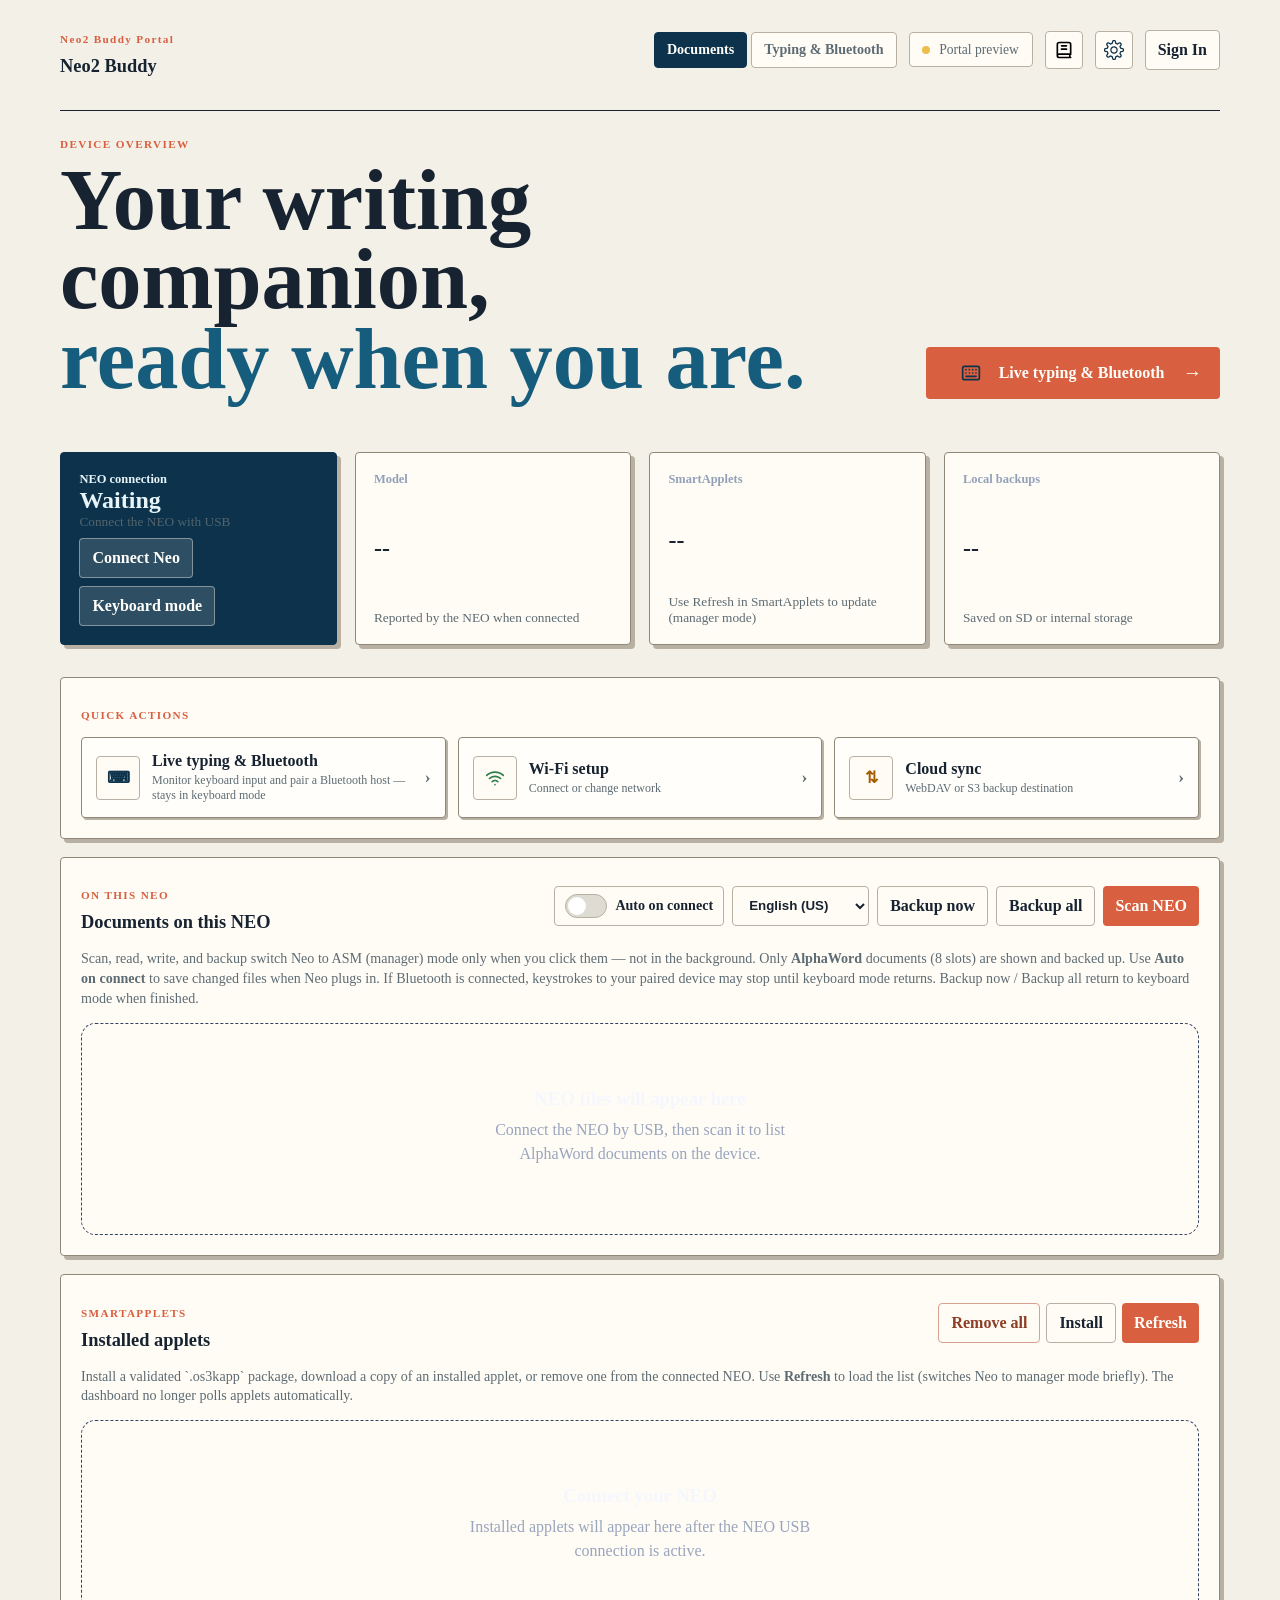
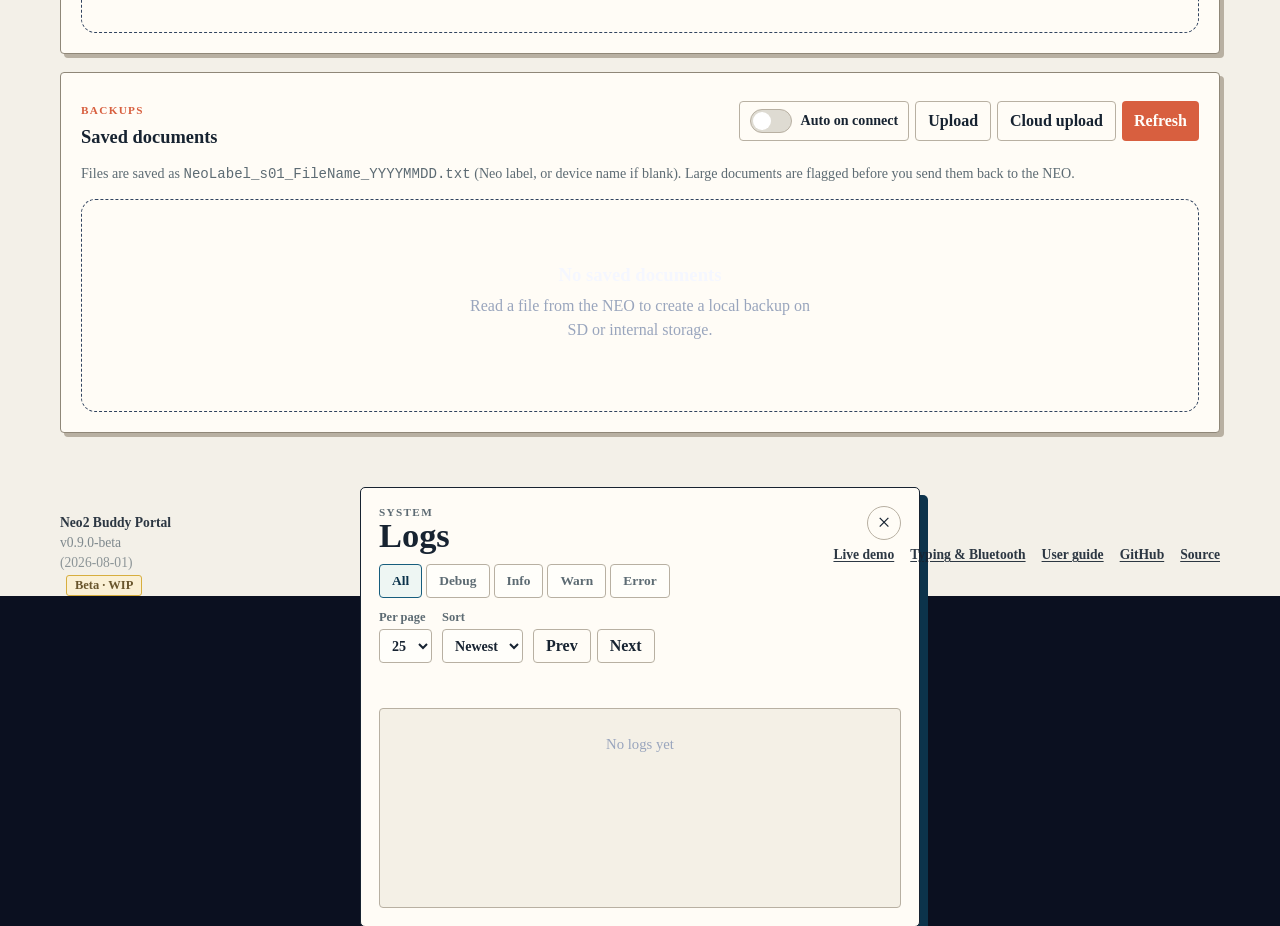
==== commit 5f71418a: "Fix backup duplicate detection to compare content, not filename. Auto-backup skips only when today's" ====
--- a/firmware-web/index.html
+++ b/firmware-web/index.html
@@ -19,7 +19,7 @@
       <div style="display:flex;align-items:center;gap:0.75rem;flex-wrap:wrap">
         <nav class="portal-nav" aria-label="Portal sections">
           <a class="portal-nav-link is-active" href="index.html" aria-current="page">Documents</a>
-          <a class="portal-nav-link" href="typing.html">Typing &amp; BLE</a>
+          <a class="portal-nav-link" href="typing.html">Typing &amp; Bluetooth</a>
         </nav>
         <div class="status-chip"><span class="dot" aria-hidden="true"></span><span id="connection">Looking for device</span></div>
           <button id="logs-button" class="icon-button" type="button" title="View logs" aria-label="View logs" hidden>
@@ -59,11 +59,11 @@
 
     <section class="workspace dashboard-workspace">
       <aside class="panel quick-panel">
-        <p class="eyebrow">QUICK ACTIONS</p><h2>Take control</h2>
+        <p class="eyebrow">QUICK ACTIONS</p>
         <div class="action-list">
           <a class="action-row action-link" href="typing.html">
             <span class="action-icon blue" aria-hidden="true">⌨</span>
-            <span><b>Live typing &amp; Bluetooth</b><small>Monitor keyboard input and pair a BLE host — stays in keyboard mode</small></span><i>›</i>
+            <span><b>Live typing &amp; Bluetooth</b><small>Monitor keyboard input and pair a Bluetooth host — stays in keyboard mode</small></span><i>›</i>
           </a>
           <button class="action-row" type="button" data-action="wifi">
             <span class="action-icon green" aria-hidden="true">
@@ -94,16 +94,16 @@
                 <option value="ua-pc">Ukrainian PC</option>
                 <option value="ua-mac">Ukrainian Mac</option>
               </select>
-              <button class="button" id="neo-backup-now" type="button" hidden title="Interrupts keyboard mode: backup changed files, then return Neo to keyboard mode">Backup now</button>
-              <button class="button" id="neo-read-all" type="button" hidden title="Interrupts keyboard mode: backup every non-empty file, then return Neo to keyboard mode">Backup all</button>
-              <button class="button primary" id="refresh-neo-files" type="button" hidden title="Interrupts keyboard mode while scanning">Scan NEO</button>
+              <button class="button" id="neo-backup-now" type="button" hidden title="Interrupts keyboard mode: backup changed AlphaWord files, then return Neo to keyboard mode">Backup now</button>
+              <button class="button" id="neo-read-all" type="button" hidden title="Interrupts keyboard mode: backup every non-empty AlphaWord file, then return Neo to keyboard mode">Backup all</button>
+              <button class="button primary" id="refresh-neo-files" type="button" hidden title="Interrupts keyboard mode while scanning AlphaWord documents">Scan NEO</button>
             </div>
           </div>
-          <p class="file-size-guidance" id="neo-documents-guidance">Scan, read, write, and backup switch Neo to ASM (manager) mode only when you click them — not in the background. Use <strong>Auto on connect</strong> to save changed files when Neo plugs in. If Bluetooth is connected, keystrokes to your paired device may stop until keyboard mode returns. Backup now / Backup all return to keyboard mode when finished.</p>
-          <div class="empty-state" id="neo-files-empty"><h3>NEO files will appear here</h3><p>Connect the NEO by USB, then scan it to inspect documents across all installed SmartApplets.</p></div>
+          <p class="file-size-guidance" id="neo-documents-guidance">Scan, read, write, and backup switch Neo to ASM (manager) mode only when you click them — not in the background. Only <strong>AlphaWord</strong> documents (8 slots) are shown and backed up. Use <strong>Auto on connect</strong> to save changed files when Neo plugs in. If Bluetooth is connected, keystrokes to your paired device may stop until keyboard mode returns. Backup now / Backup all return to keyboard mode when finished.</p>
+          <div class="empty-state" id="neo-files-empty"><h3>NEO files will appear here</h3><p>Connect the NEO by USB, then scan it to list AlphaWord documents on the device.</p></div>
           <div class="neo-file-table-wrap" id="neo-file-table-wrap" hidden>
             <table class="neo-file-table">
-              <thead><tr><th scope="col">Document</th><th scope="col">SmartApplet</th><th scope="col">Space</th><th scope="col">Allocated</th><th scope="col"><span class="visually-hidden">Actions</span></th></tr></thead>
+              <thead><tr><th scope="col">Document</th><th scope="col">Slot</th><th scope="col">Allocated</th><th scope="col"><span class="visually-hidden">Actions</span></th></tr></thead>
               <tbody id="neo-file-list"></tbody>
             </table>
           </div>
@@ -324,26 +324,29 @@
         <div><p class="eyebrow">SYSTEM</p><h2>Logs</h2></div>
         <button class="close-dialog" id="logs-close" type="button" aria-label="Close logs dialog">&times;</button>
       </div>
-      <div class="dialog-controls" style="display:flex;gap:8px;align-items:center;margin:8px 0;">
-        <div id="logs-filter-group" style="display:flex;gap:6px;align-items:center;">
-          <button class="button small" data-log-filter="ALL">All</button>
-          <button class="button small" data-log-filter="DEBUG">Debug</button>
-          <button class="button small" data-log-filter="INFO">Info</button>
-          <button class="button small" data-log-filter="WARN">Warn</button>
-          <button class="button small" data-log-filter="ERROR">Error</button>
-        </div>
-        <label style="margin-left:8px">Per page
-          <select id="logs-limit-select"><option value="10">10</option><option value="25" selected>25</option><option value="50">50</option></select>
-        </label>
-        <label style="margin-left:8px">Sort
-          <select id="logs-sort-select"><option value="newest" selected>Newest</option><option value="oldest">Oldest</option></select>
-        </label>
-        <div style="margin-left:auto;display:flex;gap:8px;align-items:center;">
-          <button class="button" id="logs-prev" type="button">Prev</button>
-          <button class="button" id="logs-next" type="button">Next</button>
-        </div>
-      </div>
-      <div class="logs-list" id="logs-list"><p class="empty-state">No logs yet</p></div>
+      <div class="logs-toolbar">
+        <div id="logs-filter-group" class="logs-filters" role="tablist" aria-label="Filter by level">
+          <button class="logs-filter is-active" type="button" data-log-filter="ALL" role="tab" aria-selected="true">All</button>
+          <button class="logs-filter" type="button" data-log-filter="DEBUG" role="tab" aria-selected="false">Debug</button>
+          <button class="logs-filter" type="button" data-log-filter="INFO" role="tab" aria-selected="false">Info</button>
+          <button class="logs-filter" type="button" data-log-filter="WARN" role="tab" aria-selected="false">Warn</button>
+          <button class="logs-filter" type="button" data-log-filter="ERROR" role="tab" aria-selected="false">Error</button>
+        </div>
+        <div class="logs-toolbar-options">
+          <label class="logs-field">Per page
+            <select id="logs-limit-select" class="logs-select"><option value="10">10</option><option value="25" selected>25</option><option value="50">50</option></select>
+          </label>
+          <label class="logs-field">Sort
+            <select id="logs-sort-select" class="logs-select"><option value="newest" selected>Newest</option><option value="oldest">Oldest</option></select>
+          </label>
+          <div class="logs-pager">
+            <button class="button" id="logs-prev" type="button">Prev</button>
+            <button class="button" id="logs-next" type="button">Next</button>
+          </div>
+        </div>
+      </div>
+      <p class="logs-summary" id="logs-summary" aria-live="polite"></p>
+      <div class="logs-list" id="logs-list"><p class="logs-empty">No logs yet</p></div>
     </dialog>
 
   <dialog id="action-dialog"><form method="dialog" id="action-dialog-form"><button class="close" type="button" id="action-dialog-close" aria-label="Close">×</button><p class="eyebrow" id="dialog-label">ACTION</p><h2 id="dialog-title">Not connected</h2><p id="dialog-copy">This interactive preview will connect to the device API when firmware endpoints are ready.</p><div id="dialog-actions-default"><button class="button primary" type="submit">Done</button></div><div id="dialog-actions-pairing" hidden><p id="ble-status-line" class="settings-note">Checking Bluetooth status...</p><button class="button primary" type="button" id="ble-start-pairing">Start pairing (2 min)</button><button class="button" type="button" id="ble-stop-pairing">Stop pairing</button></div><div id="dialog-actions-ble-send" hidden><label>Text to send as keystrokes<textarea id="ble-send-text" rows="5" placeholder="Paste or type the text to send..."></textarea></label><pre id="ble-preview-box" class="document-preview" hidden></pre><p id="ble-send-status" class="dialog-status" aria-live="polite"></p><button class="button" type="button" id="ble-preview-btn">Preview</button><button class="button primary" type="button" id="ble-confirm-send">Send keystrokes</button><button class="button" type="button" id="ble-cancel-send">Cancel</button></div></form></dialog>
@@ -371,7 +374,7 @@
       <div class="footer-left"><span id="footer-app-name">Neo2 Buddy Portal</span> <span id="footer-version">v0.9.0-beta</span> <span id="footer-release">(2026-08-01)</span> <span class="footer-beta-note" title="Tested on Dutch Neo2 only; other layouts may differ">Beta · WIP</span></div>
       <div class="footer-right">
         <a href="https://riktastic.github.io/Neo2Buddy/" target="_blank" rel="noopener noreferrer">Live demo</a>
-        <a href="typing.html">Typing &amp; BLE</a>
+        <a href="typing.html">Typing &amp; Bluetooth</a>
         <a href="/user-guide.html">User guide</a>
         <a href="https://github.com/Riktastic" target="_blank" rel="noopener noreferrer">GitHub</a>
         <a href="https://github.com/Riktastic/Neo2Buddy" target="_blank" rel="noopener noreferrer">Source</a>
--- a/firmware-web/css/portal.css
+++ b/firmware-web/css/portal.css
@@ -3,7 +3,8 @@
   --ink: #172331;
   --ink-muted: #5d6b73;
   --panel: #fffcf6;
-  --line: #d8d5cb;
+  --line: #b8b0a2;
+  --line-strong: #8f8778;
   --blue: #165d7d;
   --blue-deep: #0c334b;
   --coral: #d85f3f;
@@ -101,7 +102,11 @@
 .portal-nav-link.is-active { background: var(--blue-deep); border-color: var(--blue-deep); color: #fffefa; }
 
 .dashboard-workspace { grid-template-columns: 1fr; }
-.dashboard-workspace .quick-panel { grid-column: 1 / -1; max-width: 36rem; }
+.dashboard-workspace .quick-panel {
+  grid-column: 1 / -1;
+  max-width: none;
+  width: 100%;
+}
 .typing-workspace { grid-template-columns: 1fr 320px; }
 .typing-hero { align-items: flex-end; }
 .typing-lead { max-width: 42rem; margin: 12px 0 0; color: var(--ink-muted); font-size: 1rem; line-height: 1.5; }
@@ -119,21 +124,12 @@
   large by scoping this rule to panel contexts. */
 .panel .button, .panel .button.primary, .panel-actions .button { padding: 8px 12px; min-height: 40px; }
 
-/* Logs panel styling */
+/* Logs panel styling (legacy inline panel — unused) */
 .logs-panel .logs-list { max-height: 320px; overflow: auto; padding: 8px; border-top: 1px solid var(--line); }
-.log-entry { padding: 8px 6px; border-bottom: 1px solid var(--line); }
-.log-meta { display:flex; gap:8px; align-items:center; margin-bottom:4px; }
-.log-ts { color: var(--muted); font-size: 0.9rem; }
-.log-level { font-weight:700; padding:2px 6px; border-radius:4px; font-size:0.8rem; }
-.log-level.debug { background:#f3f4f6; color:#111; }
-.log-level.info { background:#e6f4ff; color:#00529b; }
-.log-level.warn { background:#fff4e5; color:#a65b00; }
-.log-level.error { background:#ffecec; color:#9b1c00; }
-.log-msg { white-space:pre-wrap; font-family: monospace; font-size: 0.95rem; }
 .hero { align-items: end; padding: 15px 0 35px; border-top: 1px solid var(--ink); }
 .hero h2 { font-size: clamp(2.45rem, 7vw, 5.4rem); line-height: .92; letter-spacing: 0; }
 .hero em { color: var(--blue); }
-.stat-card, .panel { background: var(--panel); border-color: var(--line); border-radius: 4px; box-shadow: 4px 4px 0 #d8d5cb; }
+.stat-card, .panel { background: var(--panel); border: 1px solid var(--line-strong); border-radius: 4px; box-shadow: 4px 4px 0 var(--line); }
 .stat-card { min-height: 128px; }
 .stat-card strong { letter-spacing: 0; }
 .neo-card:first-child { background: var(--blue-deep); }
@@ -149,17 +145,47 @@
 }
 .widget { margin-bottom: 18px; }
 .panel { padding: 20px; }
-.quick-panel { background: var(--mint); }
+.quick-panel {
+  background: var(--panel) !important;
+  border-color: var(--line-strong);
+}
+.quick-panel h2 { margin: 0 0 14px; font-size: 1.35rem; }
+.quick-panel .action-list {
+  display: grid;
+  grid-template-columns: repeat(auto-fit, minmax(220px, 1fr));
+  gap: 12px;
+}
 .neo-documents-panel { margin: 0 0 18px; }
-.neo-file-table-wrap { overflow-x: auto; border: 1px solid var(--line); }
+.neo-file-table-wrap {
+  overflow-x: auto;
+  border: 1px solid var(--line-strong);
+  border-radius: 4px;
+  background: #fffefa;
+}
 .monitor-panel { }
 .neo-file-table { width: 100%; min-width: 660px; border-collapse: collapse; text-align: left; }
-.neo-file-table th { padding: 10px 12px; background: #f4f0e6; color: var(--ink-muted); font-size: .76rem; letter-spacing: .08em; text-transform: uppercase; }
-.neo-file-table td { padding: 12px; border-top: 1px solid var(--line); vertical-align: middle; }
+.neo-file-table th {
+  padding: 10px 12px;
+  background: #ebe6da;
+  border-bottom: 2px solid var(--line-strong);
+  color: var(--ink);
+  font-size: .76rem;
+  letter-spacing: .08em;
+  text-transform: uppercase;
+}
+.neo-file-table td {
+  padding: 12px;
+  border-top: 1px solid var(--line);
+  border-right: 1px solid var(--line);
+  vertical-align: middle;
+}
+.neo-file-table td:last-child { border-right: 0; }
+.neo-file-table tbody tr:nth-child(even) { background: #faf7f0; }
+.neo-file-table tbody tr:hover { background: #f3efe6; }
 .neo-file-table td strong, .neo-file-table td small { display: block; }
 .neo-file-table tr.is-large { background: #fff1de; }
-.table-action { min-width: 4.6rem; padding: 7px 10px; border: 1px solid var(--line); border-radius: 3px; background: #f4f0e6; color: var(--ink); font: inherit; font-size: 0.82rem; font-weight: 600; white-space: nowrap; cursor: pointer; }
-.table-action:hover:not(:disabled) { background: #ebe6dc; border-color: #c8c4ba; color: var(--ink); }
+.table-action { min-width: 4.6rem; padding: 7px 10px; border: 1px solid var(--line-strong); border-radius: 3px; background: #fffefa; color: var(--ink); font: inherit; font-size: 0.82rem; font-weight: 600; white-space: nowrap; cursor: pointer; }
+.table-action:hover:not(:disabled) { background: #f0ebe2; border-color: var(--ink-muted); color: var(--ink); }
 .table-action.danger-action { color: #8d3d25; }
 .table-action:disabled { cursor: not-allowed; opacity: .72; }
 .table-actions, .applet-actions, .panel-actions { display: flex; align-items: center; justify-content: flex-end; gap: 6px; flex-wrap: wrap; }
@@ -218,10 +244,47 @@
 .button[aria-busy="true"] { cursor: progress; opacity: .72; }
 .visually-hidden { position: absolute; width: 1px; height: 1px; overflow: hidden; clip: rect(0 0 0 0); white-space: nowrap; }
 .action-list { display: flex; flex-direction: column; gap: 10px; }
-.action-row { border-radius: 6px; border: 1px solid transparent; padding: 12px; display: flex; align-items: center; gap: 12px; justify-content: space-between; background: transparent; width: 100%; box-sizing: border-box; }
+.action-row {
+  border-radius: 4px;
+  border: 1px solid var(--line-strong);
+  padding: 14px;
+  display: flex;
+  align-items: center;
+  gap: 12px;
+  justify-content: flex-start;
+  background: #fffefa;
+  width: 100%;
+  box-sizing: border-box;
+  box-shadow: 2px 2px 0 var(--line);
+  text-align: left;
+}
+.action-row > span:nth-child(2) { flex: 1; min-width: 0; }
+.action-row > i {
+  flex-shrink: 0;
+  margin-left: auto;
+  color: var(--ink-muted);
+  font-style: normal;
+  font-size: 1.1rem;
+  font-weight: 700;
+}
 .action-row:last-child { margin-bottom: 0; }
-.action-row:hover { background: #f0ede4; border-color: var(--line); }
-.action-row .action-icon { width: 44px; height: 44px; display: grid; place-items: center; border-radius: 6px; background: #fffefa; }
+.action-row:hover,
+.action-row:focus-visible {
+  background: #f6f2ea;
+  border-color: var(--blue);
+  box-shadow: 2px 2px 0 var(--blue-deep);
+  outline: none;
+}
+.action-row .action-icon {
+  width: 44px;
+  height: 44px;
+  flex-shrink: 0;
+  display: grid;
+  place-items: center;
+  border-radius: 4px;
+  border: 1px solid var(--line);
+  background: var(--panel);
+}
 .action-icon { border-radius: 3px; }
 /* Color variants for action icons */
 .action-row .action-icon.blue { color: var(--blue-deep); }
@@ -234,7 +297,21 @@
 .btn-icon svg { display: block; width: 20px; height: 20px; }
 .button .btn-icon svg { width: 20px; height: 20px; }
 .file-size-guidance { margin: 0 0 14px; color: var(--ink-muted); font-size: .88rem; line-height: 1.4; }
-.backup-row.is-large { background: #fff1de; }
+.file-list { display: flex; flex-direction: column; gap: 10px; }
+.file-list .action-row,
+.applet-row,
+.backup-row {
+  border: 1px solid var(--line-strong);
+  background: #fffefa;
+  box-shadow: 2px 2px 0 var(--line);
+}
+.file-list .action-row:hover,
+.applet-row:hover,
+.backup-row:hover {
+  border-color: var(--blue);
+  background: #f6f2ea;
+}
+.backup-row.is-large { background: #fff1de; border-color: #d4a72c; }
 .backup-row .file-warning { margin-top: 4px; color: #93451f; font-weight: 700; }
 .live-text { border-radius: 6px; background: linear-gradient(180deg,#0f2b35,#122f3d); padding: 12px; min-height: 140px; max-height: 300px; overflow:auto; font-family: "Courier New", monospace; font-size: 0.98rem; line-height: 1.45; color: #e6f7fb; border: 1px solid rgba(255,255,255,0.03); }
 .live-line.live-error { color: #ffb4a8; }
@@ -244,18 +321,17 @@
 .live-ts { color: #bcdbe3; font-size: 0.82rem; }
 .live-hex { font-family: monospace; color: #a6e1ff; font-size: 0.9rem; }
 
-/* Log list styles */
+/* Log list styles (live typing monitor — dark terminal) */
 .logs-container { display:flex; flex-direction:column; gap:6px; }
 .log-item { padding:8px; border-radius:6px; display:flex; gap:8px; align-items:flex-start; background: rgba(255,255,255,0.02); }
-.log-level { min-width:64px; padding:4px 8px; border-radius:4px; font-weight:600; text-transform:uppercase; font-size:0.8rem; }
-.log-level.DEBUG { background: linear-gradient(90deg,#2b2b2b,#3d3d3d); color:#cbd5e1; }
-.log-level.INFO { background: linear-gradient(90deg,#123b2f,#0b6b44); color:#dff7ec; }
-.log-level.WARN { background: linear-gradient(90deg,#5a3e00,#8a5f00); color:#fff1d6; }
-.log-level.ERROR { background: linear-gradient(90deg,#3b0000,#7a0000); color:#ffd8d8; }
-.log-msg { flex:1; font-family: "Courier New", monospace; font-size:0.9rem; color:#e6f7fb; white-space:pre-wrap; }
-.log-ts { color:#9fb3bb; font-size:0.8rem; }
+.log-item .log-level { min-width:64px; padding:4px 8px; border-radius:4px; font-weight:600; text-transform:uppercase; font-size:0.8rem; }
+.log-item .log-level.DEBUG { background: linear-gradient(90deg,#2b2b2b,#3d3d3d); color:#cbd5e1; }
+.log-item .log-level.INFO { background: linear-gradient(90deg,#123b2f,#0b6b44); color:#dff7ec; }
+.log-item .log-level.WARN { background: linear-gradient(90deg,#5a3e00,#8a5f00); color:#fff1d6; }
+.log-item .log-level.ERROR { background: linear-gradient(90deg,#3b0000,#7a0000); color:#ffd8d8; }
+.log-item .log-msg { flex:1; font-family: "Courier New", monospace; font-size:0.9rem; color:#e6f7fb; white-space:pre-wrap; }
+.log-item .log-ts { color:#9fb3bb; font-size:0.8rem; }
 .log-icon { width:20px; height:20px; display:inline-block; margin-right:6px; }
-.filter-active { outline: 2px solid rgba(77,141,255,0.35); }
 
 /* Follow / pause indicator */
 .live-controls { display:flex; gap:8px; align-items:center; }
@@ -325,12 +401,145 @@
 .toggle-row input:focus-visible + .toggle-track { outline: 2px solid var(--blue); outline-offset: 2px; }
 .settings-note { margin: 0; padding: 10px 12px; border-left: 3px solid var(--sun); background: #fbf0d4; color: var(--ink-muted); font-size: .88rem; }
 
-/* Normalize logs dialog to match settings dialog styling */
-.logs-dialog { width: min(620px, calc(100% - 30px)); padding: 18px; }
-.logs-dialog .dialog-controls { display: flex; gap: 12px; align-items: center; margin-bottom: 8px; }
-.logs-dialog .logs-list { max-height: 320px; overflow: auto; padding: 12px; border: 1px dashed var(--line); border-radius: 6px; background: var(--panel); }
-.logs-dialog .dialog-actions { display: flex; justify-content: flex-end; gap: 10px; margin-top: 12px; }
-@media (max-width: 760px) { .topbar { align-items: flex-start; padding-bottom: 10px; } .status-chip { display: none; } .portal-nav { width: 100%; } .hero { align-items: flex-start; flex-direction: column; } .hero h2 { font-size: clamp(2.45rem, 15vw, 4.3rem); } .stat-grid, .typing-stat-grid { grid-template-columns: repeat(2, 1fr); } .workspace, .typing-workspace { grid-template-columns: 1fr; } .quick-panel, .typing-quick-panel { order: -1; max-width: none; } .neo-file-table .table-actions { min-width: 0; } .dialog-actions { justify-content: stretch; } .dialog-actions .button { flex: 1; } .panel-heading { align-items: flex-start; } .panel-actions, .applet-actions { flex-wrap: wrap; } .primary-action { width: 100%; justify-content: center; } }
+/* Logs dialog — light theme, matches settings dialog */
+.logs-dialog {
+  width: min(720px, calc(100% - 30px));
+  max-height: calc(100vh - 40px);
+  padding: 18px;
+  display: flex;
+  flex-direction: column;
+  gap: 12px;
+}
+.logs-toolbar {
+  display: flex;
+  flex-wrap: wrap;
+  align-items: flex-end;
+  justify-content: space-between;
+  gap: 12px;
+}
+.logs-filters {
+  display: inline-flex;
+  flex-wrap: wrap;
+  gap: 4px;
+}
+.logs-filter {
+  min-height: 34px;
+  padding: 6px 12px;
+  border: 1px solid var(--line);
+  border-radius: 4px;
+  background: #fffefa;
+  color: var(--ink-muted);
+  font: inherit;
+  font-size: 0.84rem;
+  font-weight: 700;
+  cursor: pointer;
+}
+.logs-filter:hover { background: #f0ede4; color: var(--ink); }
+.logs-filter.is-active {
+  border-color: var(--blue);
+  background: #eef6f3;
+  color: var(--blue-deep);
+}
+.logs-filter:focus-visible { outline: 2px solid var(--blue); outline-offset: 2px; }
+.logs-toolbar-options {
+  display: flex;
+  flex-wrap: wrap;
+  align-items: flex-end;
+  gap: 10px;
+}
+.logs-field {
+  display: grid;
+  gap: 4px;
+  font-size: 0.78rem;
+  font-weight: 700;
+  color: var(--ink-muted);
+}
+.logs-select {
+  min-height: 34px;
+  padding: 4px 8px;
+  border: 1px solid var(--line);
+  border-radius: 4px;
+  background: #fffefa;
+  color: var(--ink);
+  font: inherit;
+  font-size: 0.88rem;
+}
+.logs-pager { display: flex; gap: 6px; }
+.logs-pager .button { min-height: 34px; padding: 6px 12px; }
+.logs-summary {
+  margin: 0;
+  color: var(--ink-muted);
+  font-size: 0.82rem;
+}
+.logs-dialog .logs-list {
+  flex: 1;
+  min-height: 200px;
+  max-height: min(52vh, 420px);
+  overflow: auto;
+  margin: 0;
+  padding: 0;
+  border: 1px solid var(--line);
+  border-radius: 4px;
+  background: #f4f0e6;
+}
+.logs-empty {
+  margin: 0;
+  padding: 24px 16px;
+  text-align: center;
+  color: var(--ink-muted);
+  font-size: 0.92rem;
+}
+.log-row {
+  margin: 0;
+  padding: 10px 12px;
+  border-bottom: 1px solid #e0dbd0;
+}
+.log-row:last-child { border-bottom: 0; }
+.log-row:nth-child(even) { background: rgba(255, 252, 246, 0.65); }
+.log-row-head {
+  display: flex;
+  align-items: center;
+  gap: 10px;
+  margin-bottom: 6px;
+  flex-wrap: wrap;
+}
+.log-badge {
+  display: inline-flex;
+  align-items: center;
+  min-width: 3.5rem;
+  justify-content: center;
+  padding: 2px 8px;
+  border-radius: 3px;
+  font-size: 0.72rem;
+  font-weight: 800;
+  letter-spacing: 0.04em;
+}
+.log-badge-debug { background: #eceae4; color: #4a4a4a; }
+.log-badge-info { background: #e6f4ff; color: #00529b; }
+.log-badge-warn { background: #fff4e5; color: #a65b00; }
+.log-badge-error { background: #ffecec; color: #9b1c00; }
+.log-row .log-ts {
+  color: var(--ink-muted);
+  font-size: 0.8rem;
+  font-variant-numeric: tabular-nums;
+}
+.log-row .log-msg {
+  margin: 0;
+  color: var(--ink);
+  font-family: "Courier New", Consolas, monospace;
+  font-size: 0.88rem;
+  line-height: 1.45;
+  white-space: pre-wrap;
+  word-break: break-word;
+  overflow-wrap: anywhere;
+}
+.log-row-warn .log-msg { color: #7a4a12; }
+.log-row-error .log-msg { color: #8d3d25; font-weight: 600; }
+@media (max-width: 760px) {
+  .logs-toolbar { flex-direction: column; align-items: stretch; }
+  .logs-toolbar-options { justify-content: space-between; }
+}
+@media (max-width: 760px) { .topbar { align-items: flex-start; padding-bottom: 10px; } .status-chip { display: none; } .portal-nav { width: 100%; } .hero { align-items: flex-start; flex-direction: column; } .hero h2 { font-size: clamp(2.45rem, 15vw, 4.3rem); } .stat-grid, .typing-stat-grid { grid-template-columns: repeat(2, 1fr); } .workspace, .typing-workspace { grid-template-columns: 1fr; } .quick-panel .action-list, .typing-quick-panel .action-list { grid-template-columns: 1fr; } .quick-panel, .typing-quick-panel { order: -1; max-width: none; } .neo-file-table .table-actions { min-width: 0; } .dialog-actions { justify-content: stretch; } .dialog-actions .button { flex: 1; } .panel-heading { align-items: flex-start; } .panel-actions, .applet-actions { flex-wrap: wrap; } .primary-action { width: 100%; justify-content: center; } }
 
 /* Footer */
 .portal-footer { margin-top: 28px; color: var(--ink-muted); font-size: .85rem; opacity: 0.9; }
@@ -420,7 +629,7 @@
 .portal-demo-banner a { color: var(--blue); font-weight: 700; }
 .portal-demo .app-shell > *:first-child { margin-top: 0; }
 
-/* Context notices (BLE / keyboard mode) — not sticky, no auto-dismiss timers */
+/* Context notices (Bluetooth / keyboard mode) — not sticky, no auto-dismiss timers */
 .portal-notices { margin: 0; }
 .portal-notice {
   margin: 0 0 var(--section-gap);
@@ -428,7 +637,7 @@
   border-radius: 4px;
   font-size: 0.9rem;
   line-height: 1.45;
-  border: 1px solid var(--line);
+  border: 1px solid var(--line-strong);
 }
 .portal-notice a { color: var(--blue); font-weight: 700; }
 .portal-notice-ble {
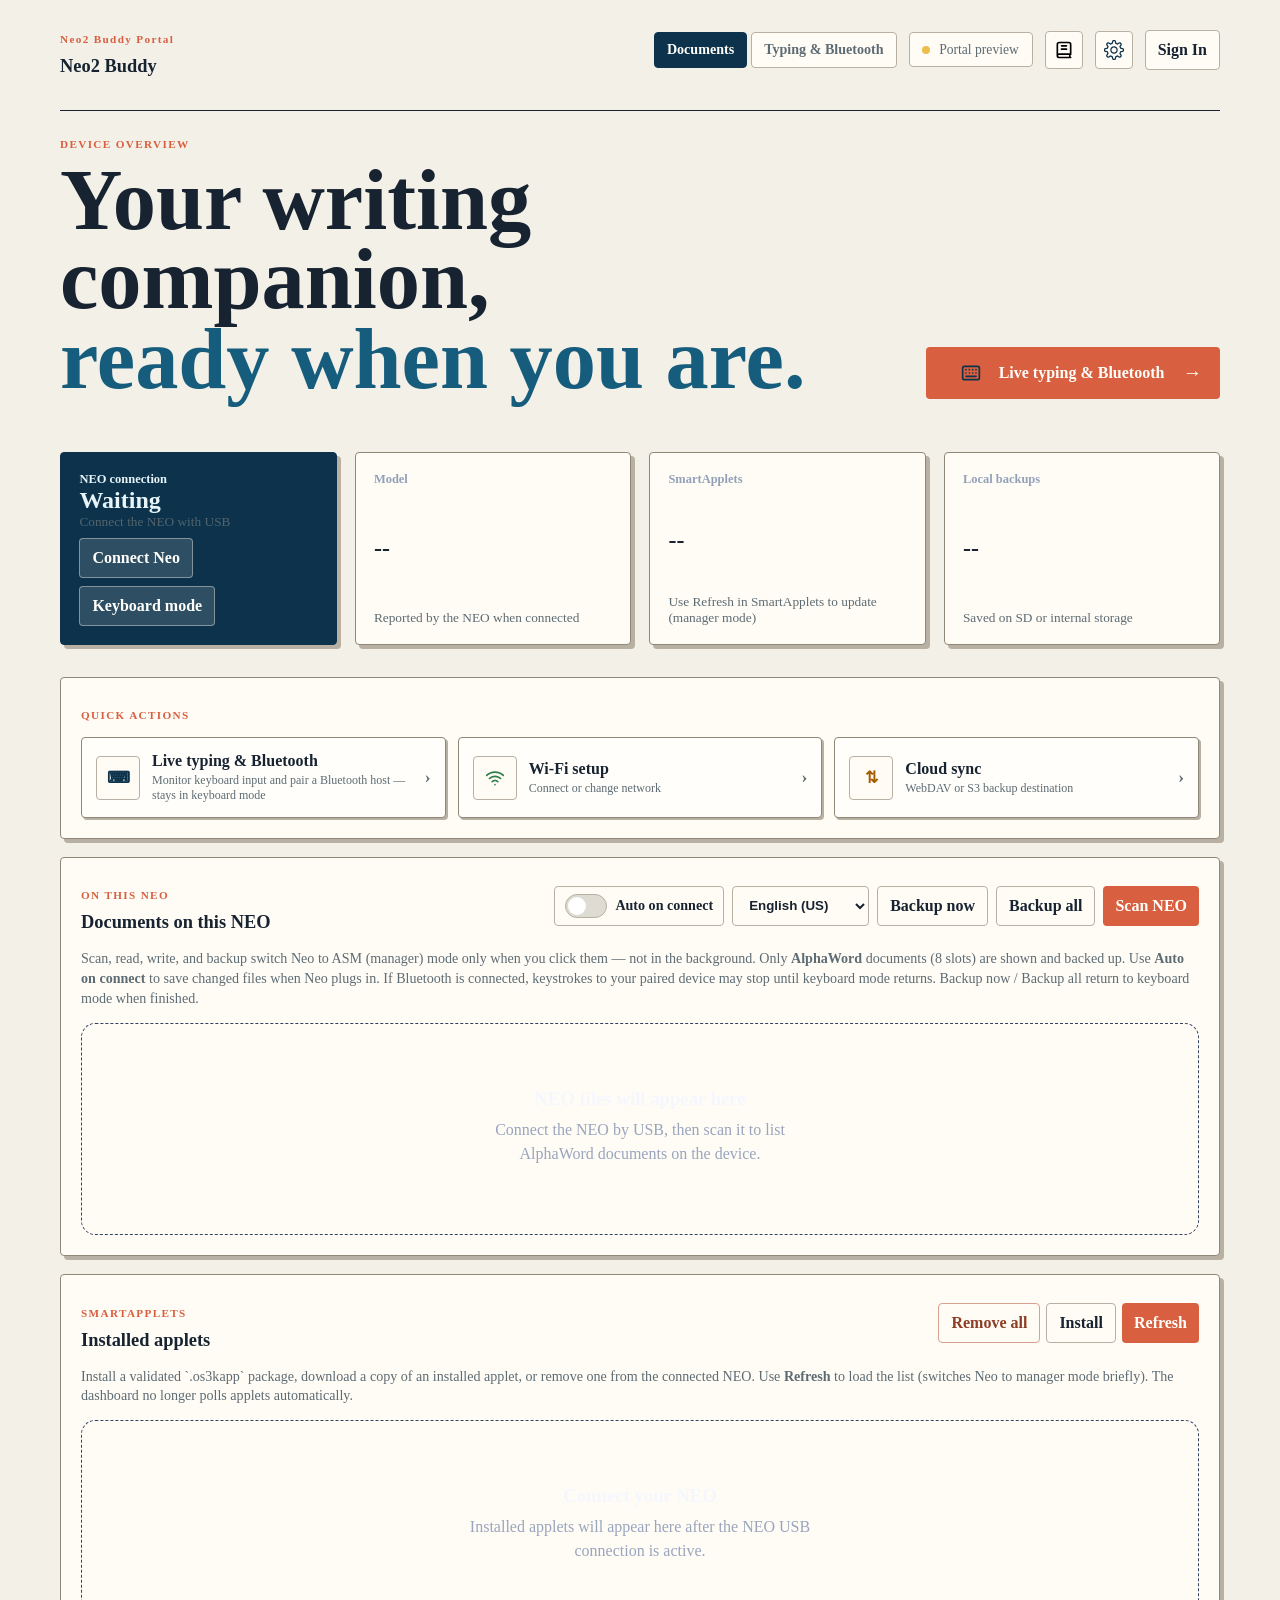
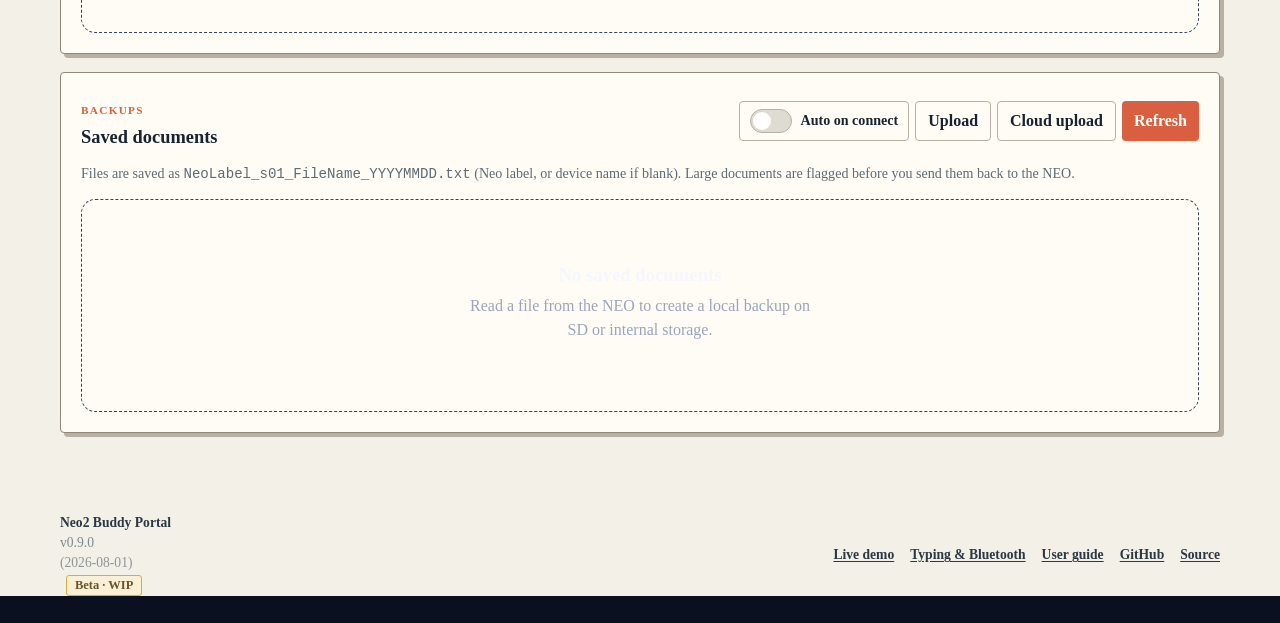
==== commit 204613eb: "Fix logs dialog rendering at page footer in demo mode. Only apply flex layout when the dialog is ope" ====
--- a/firmware-web/index.html
+++ b/firmware-web/index.html
@@ -134,6 +134,19 @@
     
   </main>
 
+  <footer class="portal-footer" aria-hidden="false">
+    <div class="portal-footer-inner">
+      <div class="footer-left"><span id="footer-app-name">Neo2 Buddy Portal</span> <span id="footer-version">v0.9.0-beta</span> <span id="footer-release">(2026-08-01)</span> <span class="footer-beta-note" title="Tested on Dutch Neo2 only; other layouts may differ">Beta · WIP</span></div>
+      <div class="footer-right">
+        <a href="https://riktastic.github.io/Neo2Buddy/" target="_blank" rel="noopener noreferrer">Live demo</a>
+        <a href="typing.html">Typing &amp; Bluetooth</a>
+        <a href="/user-guide.html">User guide</a>
+        <a href="https://github.com/Riktastic" target="_blank" rel="noopener noreferrer">GitHub</a>
+        <a href="https://github.com/Riktastic/Neo2Buddy" target="_blank" rel="noopener noreferrer">Source</a>
+      </div>
+    </div>
+  </footer>
+
   <dialog id="applet-dialog" class="applet-dialog">
     <form id="applet-form">
       <div class="dialog-heading settings-heading"><div><p class="eyebrow" id="applet-dialog-label">SMARTAPPLET</p><h2 id="applet-dialog-title">Install SmartApplet</h2></div><button class="close-dialog" id="applet-close" type="button" aria-label="Close SmartApplet dialog">&times;</button></div>
@@ -369,17 +382,5 @@
   <input id="file-input" type="file" accept="text/plain,.txt,.md" hidden>
   <script src="js/demo.js"></script>
   <script src="js/app.js"></script>
-  <footer class="portal-footer" aria-hidden="false">
-    <div class="portal-footer-inner">
-      <div class="footer-left"><span id="footer-app-name">Neo2 Buddy Portal</span> <span id="footer-version">v0.9.0-beta</span> <span id="footer-release">(2026-08-01)</span> <span class="footer-beta-note" title="Tested on Dutch Neo2 only; other layouts may differ">Beta · WIP</span></div>
-      <div class="footer-right">
-        <a href="https://riktastic.github.io/Neo2Buddy/" target="_blank" rel="noopener noreferrer">Live demo</a>
-        <a href="typing.html">Typing &amp; Bluetooth</a>
-        <a href="/user-guide.html">User guide</a>
-        <a href="https://github.com/Riktastic" target="_blank" rel="noopener noreferrer">GitHub</a>
-        <a href="https://github.com/Riktastic/Neo2Buddy" target="_blank" rel="noopener noreferrer">Source</a>
-      </div>
-    </div>
-  </footer>
 </body>
 </html>
--- a/firmware-web/css/portal.css
+++ b/firmware-web/css/portal.css
@@ -340,6 +340,11 @@
 .monitor-note { color: var(--ink-muted); }
 dialog { max-width: min(560px, calc(100% - 30px)); border-radius: 5px; border: 1px solid var(--ink); background: var(--panel); color: var(--ink); box-shadow: 8px 8px 0 var(--blue-deep); }
 dialog::backdrop { background: #172331a6; }
+dialog:modal {
+  margin: auto;
+  max-height: calc(100vh - 40px);
+  overflow: auto;
+}
 /* Format dialog specific tweaks */
 .format-dialog { width: min(600px, calc(100% - 28px)); padding: 16px; }
 .format-dialog .settings-note { margin-bottom: 8px; }
@@ -406,9 +411,16 @@
   width: min(720px, calc(100% - 30px));
   max-height: calc(100vh - 40px);
   padding: 18px;
+}
+.logs-dialog:not([open]) {
+  display: none;
+}
+.logs-dialog[open],
+.logs-dialog:modal {
   display: flex;
   flex-direction: column;
   gap: 12px;
+  margin: auto;
 }
 .logs-toolbar {
   display: flex;
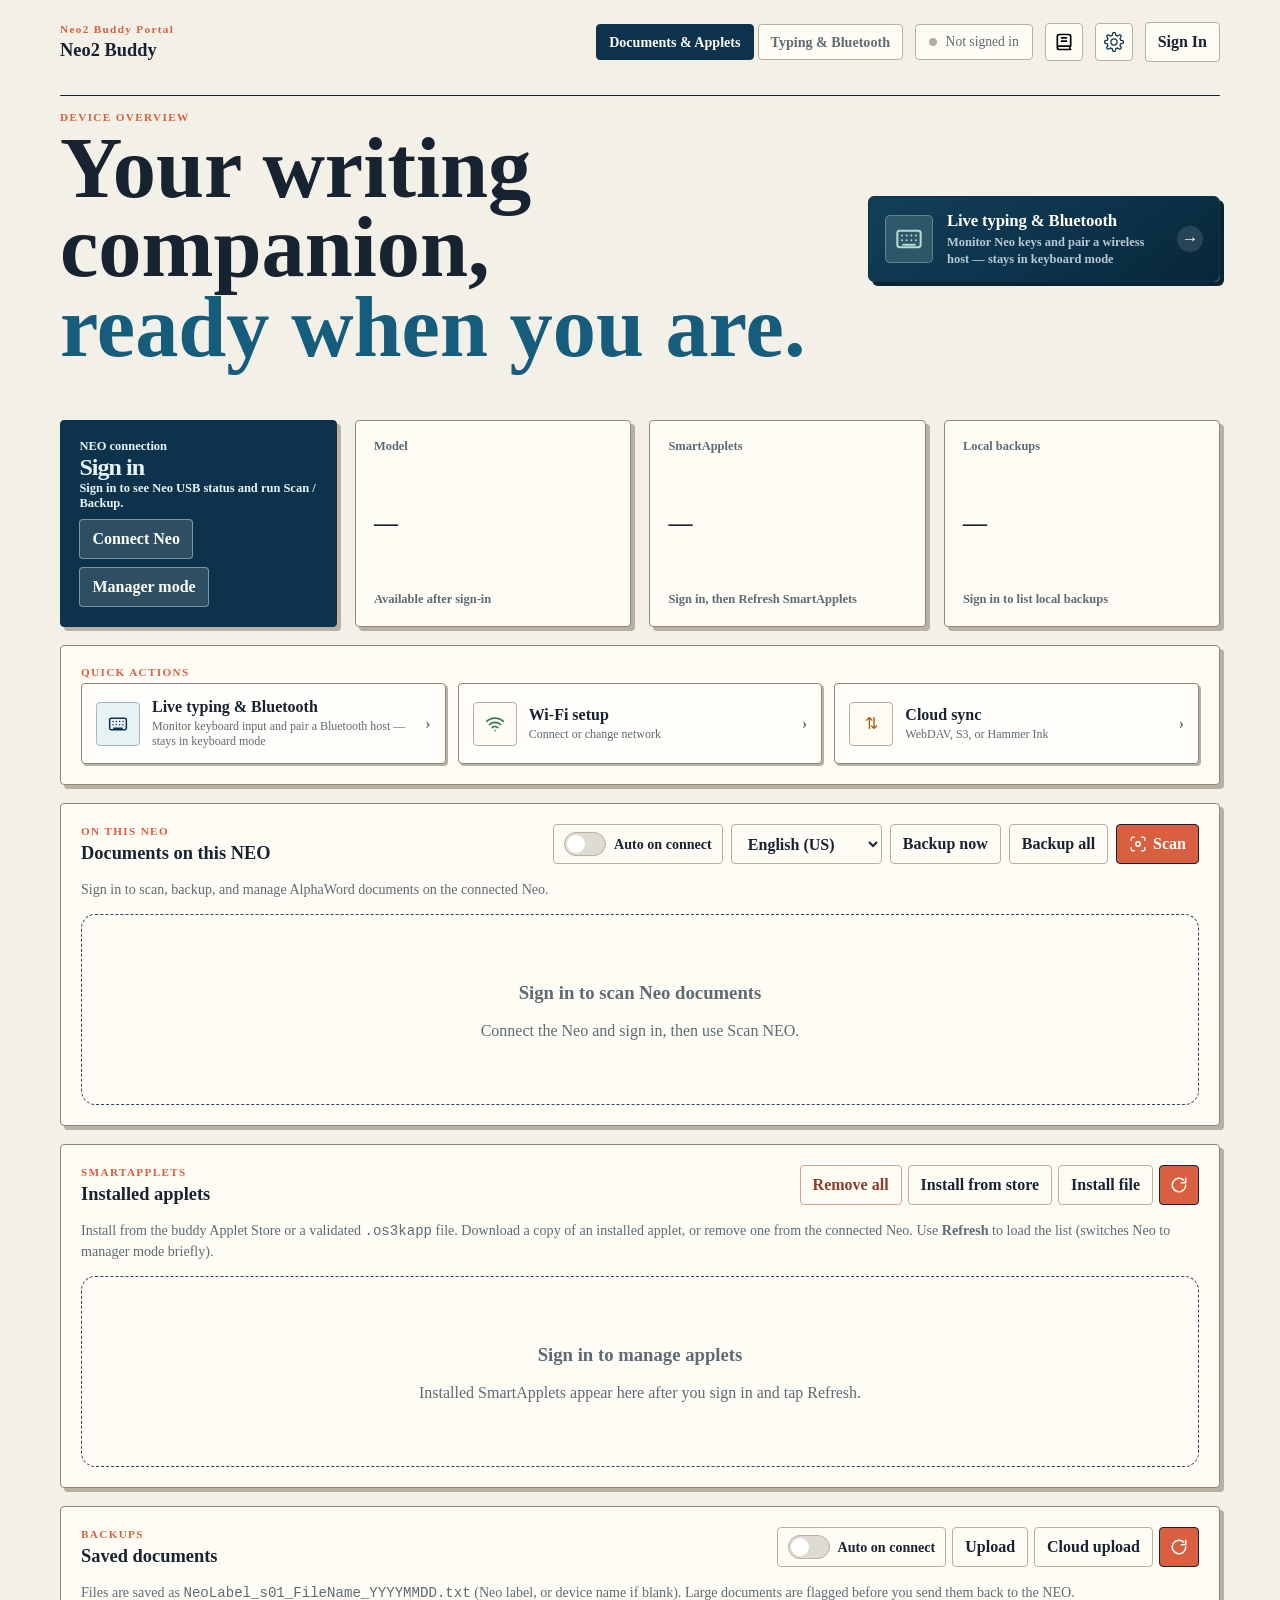
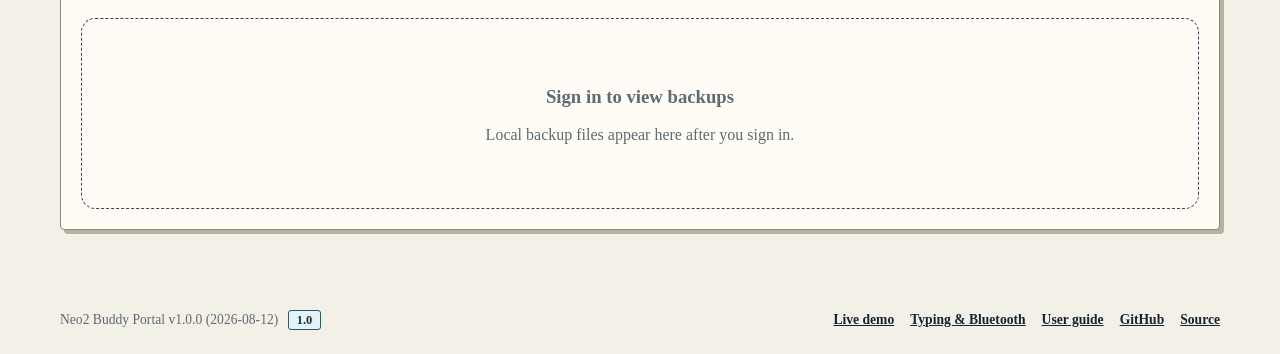
==== commit fc947494: "Release Neo2 Buddy 1.0.0. Ship Full/headless/uart-slim firmware packs, Setup flasher, portal and Neo" ====
--- a/firmware-web/index.html
+++ b/firmware-web/index.html
@@ -3,14 +3,13 @@
 <head>
   <meta charset="utf-8">
   <meta name="application-name" content="Neo2 Buddy Portal">
-  <meta name="application-version" content="0.9.0">
-  <meta name="release-date" content="2026-08-01">
+  <meta name="application-version" content="1.0.0">
+  <meta name="release-date" content="2026-08-12">
   <meta name="viewport" content="width=device-width, initial-scale=1, viewport-fit=cover">
   <meta name="theme-color" content="#f3f0e8">
   <title>Neo2 Buddy</title>
-  <link rel="stylesheet" href="styles.css">
-  <link rel="stylesheet" href="css/login.css">
-  <link rel="stylesheet" href="css/portal.css">
+  <link rel="icon" href="favicon.svg" type="image/svg+xml">
+  <link rel="stylesheet" href="css/portal.css?v=1.0.0">
 </head>
 <body data-page="dashboard">
   <main class="app-shell">
@@ -18,10 +17,10 @@
       <div><p class="eyebrow" id="app-name">Neo2 Buddy Portal</p><h1 id="header-device-name">Neo2 Buddy</h1></div>
       <div style="display:flex;align-items:center;gap:0.75rem;flex-wrap:wrap">
         <nav class="portal-nav" aria-label="Portal sections">
-          <a class="portal-nav-link is-active" href="index.html" aria-current="page">Documents</a>
+          <a class="portal-nav-link is-active" href="index.html" aria-current="page">Documents &amp; Applets</a>
           <a class="portal-nav-link" href="typing.html">Typing &amp; Bluetooth</a>
         </nav>
-        <div class="status-chip"><span class="dot" aria-hidden="true"></span><span id="connection">Looking for device</span></div>
+        <div class="status-chip"><span class="dot" aria-hidden="true"></span><span id="connection">Not signed in</span></div>
           <button id="logs-button" class="icon-button" type="button" title="View logs" aria-label="View logs" hidden>
             <svg viewBox="0 0 24 24" width="20" height="20" fill="none" stroke="currentColor" stroke-width="1.6" stroke-linecap="round" stroke-linejoin="round" aria-hidden="true">
               <path d="M4 19V6.2C4 5.0799 4 4.51984 4.21799 4.09202C4.40973 3.71569 4.71569 3.40973 5.09202 3.21799C5.51984 3 6.0799 3 7.2 3H16.8C17.9201 3 18.4802 3 18.908 3.21799C19.2843 3.40973 19.5903 3.71569 19.782 4.09202C20 4.51984 20 5.0799 20 6.2V17H6C4.89543 17 4 17.8954 4 19ZM4 19C4 20.1046 4.89543 21 6 21H20M9 7H15M9 11H15M19 17V21" stroke="#000000" stroke-width="2" stroke-linecap="round" stroke-linejoin="round"/>
@@ -37,22 +36,26 @@
 
     <section class="hero" aria-labelledby="overview-heading">
       <div><p class="eyebrow">DEVICE OVERVIEW</p><h2 id="overview-heading">Your writing companion,<br><em>ready when you are.</em></h2></div>
-      <a class="primary-action" href="typing.html">
-        <span class="btn-icon" aria-hidden="true">
-          <svg viewBox="0 0 24 24" width="20" height="20" fill="none" stroke="currentColor" stroke-width="2" stroke-linecap="round" stroke-linejoin="round" aria-hidden="true">
-            <rect x="2" y="4" width="20" height="16" rx="2"/>
-            <path d="M6 8h.01M10 8h.01M14 8h.01M18 8h.01M6 12h.01M10 12h.01M14 12h.01M18 12h.01M6 16h12"/>
+      <a class="hero-typing-cta" href="typing.html">
+        <span class="hero-typing-cta-icon" aria-hidden="true">
+          <svg viewBox="0 0 24 24" width="28" height="28" fill="none" stroke="currentColor" stroke-width="1.75" stroke-linecap="round" stroke-linejoin="round">
+            <rect x="2" y="5" width="20" height="14" rx="2"/>
+            <path d="M6 9h.01M10 9h.01M14 9h.01M18 9h.01M6 13h.01M10 13h.01M14 13h.01M18 13h.01M7 17h10"/>
           </svg>
         </span>
-        Live typing &amp; Bluetooth <span aria-hidden="true">→</span>
+        <span class="hero-typing-cta-copy">
+          <strong>Live typing &amp; Bluetooth</strong>
+          <small>Monitor Neo keys and pair a wireless host — stays in keyboard mode</small>
+        </span>
+        <span class="hero-typing-cta-arrow" aria-hidden="true">→</span>
       </a>
     </section>
 
     <section class="stat-grid" aria-label="AlphaSmart NEO status">
-      <article class="stat-card neo-card"><span class="label">NEO connection</span><strong id="neo-connection">Looking</strong><small id="neo-connection-detail">Connect the NEO with USB</small><div style="display:flex;gap:0.5rem;margin-top:0.5rem;flex-wrap:wrap"><button class="button" id="neo-rescan" type="button">Connect Neo</button><button class="button" id="neo-restart" type="button" hidden title="Return Neo to keyboard mode">Keyboard mode</button></div></article>
-      <article class="stat-card neo-card"><span class="label">Model</span><strong id="neo-model">--</strong><small id="neo-model-detail">Reported by the NEO when connected</small></article>
-      <article class="stat-card neo-card"><span class="label">SmartApplets</span><strong id="applet-count">--</strong><small id="applet-count-detail">Use Refresh in SmartApplets to update (manager mode)</small></article>
-      <article class="stat-card neo-card"><span class="label">Local backups</span><strong id="backup-count">--</strong><small id="backup-count-detail">Saved on SD or internal storage</small></article>
+      <article class="stat-card neo-card"><span class="label">NEO connection</span><strong id="neo-connection">Sign in</strong><small id="neo-connection-detail">Sign in to see Neo USB status and run Scan / Backup.</small><div style="display:flex;gap:0.5rem;margin-top:0.5rem;flex-wrap:wrap"><button class="button" id="neo-rescan" type="button" hidden>Connect Neo</button><button class="button" id="neo-manager" type="button" hidden title="Switch Neo to manager (ASM) mode for file and applet operations">Manager mode</button></div></article>
+      <article class="stat-card neo-card"><span class="label">Model</span><strong id="neo-model">—</strong><small id="neo-model-detail">Available after sign-in</small></article>
+      <article class="stat-card neo-card"><span class="label">SmartApplets</span><strong id="applet-count">—</strong><small id="applet-count-detail">Sign in, then Refresh SmartApplets</small></article>
+      <article class="stat-card neo-card"><span class="label">Local backups</span><strong id="backup-count">—</strong><small id="backup-count-detail">Sign in to list local backups</small></article>
     </section>
 
     <div id="portal-notices" class="portal-notices" hidden aria-live="polite"></div>
@@ -61,11 +64,16 @@
       <aside class="panel quick-panel">
         <p class="eyebrow">QUICK ACTIONS</p>
         <div class="action-list">
-          <a class="action-row action-link" href="typing.html">
-            <span class="action-icon blue" aria-hidden="true">⌨</span>
+          <a class="action-row action-link action-link-typing" href="typing.html">
+            <span class="action-icon blue" aria-hidden="true">
+              <svg viewBox="0 0 24 24" width="20" height="20" fill="none" stroke="currentColor" stroke-width="1.85" stroke-linecap="round" stroke-linejoin="round">
+                <rect x="2" y="5" width="20" height="14" rx="2"/>
+                <path d="M6 9h.01M10 9h.01M14 9h.01M18 9h.01M6 13h.01M10 13h.01M14 13h.01M18 13h.01M7 17h10"/>
+              </svg>
+            </span>
             <span><b>Live typing &amp; Bluetooth</b><small>Monitor keyboard input and pair a Bluetooth host — stays in keyboard mode</small></span><i>›</i>
           </a>
-          <button class="action-row" type="button" data-action="wifi">
+          <button class="action-row" type="button" id="open-wifi" data-action="wifi" data-auth-required hidden>
             <span class="action-icon green" aria-hidden="true">
               <svg viewBox="0 0 24 24" width="20" height="20" fill="currentColor" focusable="false" aria-hidden="true">
                 <path d="M1.33309 8.07433C0.92156 8.44266 0.886539 9.07485 1.25487 9.48638C1.62319 9.89791 2.25539 9.93293 2.66691 9.5646L1.33309 8.07433ZM21.3331 9.5646C21.7446 9.93293 22.3768 9.89791 22.7451 9.48638C23.1135 9.07485 23.0784 8.44266 22.6669 8.07433L21.3331 9.5646ZM12 19C11.4477 19 11 19.4477 11 20C11 20.5523 11.4477 21 12 21V19ZM12.01 21C12.5623 21 13.01 20.5523 13.01 20C13.01 19.4477 12.5623 19 12.01 19V21ZM14.6905 17.04C15.099 17.4116 15.7315 17.3817 16.1031 16.9732C16.4748 16.5646 16.4448 15.9322 16.0363 15.5605L14.6905 17.04ZM18.0539 13.3403C18.4624 13.7119 19.0949 13.682 19.4665 13.2734C19.8381 12.8649 19.8082 12.2324 19.3997 11.8608L18.0539 13.3403ZM7.96372 15.5605C7.55517 15.9322 7.52524 16.5646 7.89687 16.9732C8.2685 17.3817 8.90095 17.4116 9.3095 17.04L7.96372 15.5605ZM4.60034 11.8608C4.19179 12.2324 4.16185 12.8649 4.53348 13.2734C4.90511 13.682 5.53756 13.7119 5.94611 13.3403L4.60034 11.8608ZM2.66691 9.5646C5.14444 7.34716 8.41371 6 12 6V4C7.90275 4 4.16312 5.54138 1.33309 8.07433L2.66691 9.5646ZM12 6C15.5863 6 18.8556 7.34716 21.3331 9.5646L22.6669 8.07433C19.8369 5.54138 16.0972 4 12 4V6ZM12 21H12.01V19H12V21ZM12 16C13.0367 16 13.9793 16.3931 14.6905 17.04L16.0363 15.5605C14.9713 14.5918 13.5536 14 12 14V16ZM12 11C14.3319 11 16.4546 11.8855 18.0539 13.3403L19.3997 11.8608C17.4466 10.0842 14.8487 9 12 9V11ZM9.3095 17.04C10.0207 16.3931 10.9633 16 12 16V14C10.4464 14 9.02872 14.5918 7.96372 15.5605L9.3095 17.04ZM5.94611 13.3403C7.54544 11.8855 9.66815 11 12 11V9C9.15127 9 6.55344 10.0842 4.60034 11.8608L5.94611 13.3403Z" />
@@ -73,7 +81,7 @@
             </span>
             <span><b>Wi-Fi setup</b><small>Connect or change network</small></span><i>›</i>
           </button>
-          <button class="action-row" type="button" id="open-sync" hidden><span class="action-icon amber">&#8645;</span><span><b>Cloud sync</b><small id="open-sync-subtitle">WebDAV or S3 backup destination</small></span><i>›</i></button>
+          <button class="action-row" type="button" id="open-sync" hidden><span class="action-icon amber">&#8645;</span><span><b>Cloud sync</b><small id="open-sync-subtitle">WebDAV, S3, or Hammer Ink</small></span><i>›</i></button>
         </div>
       </aside>
     </section>
@@ -94,16 +102,32 @@
                 <option value="ua-pc">Ukrainian PC</option>
                 <option value="ua-mac">Ukrainian Mac</option>
               </select>
-              <button class="button" id="neo-backup-now" type="button" hidden title="Interrupts keyboard mode: backup changed AlphaWord files, then return Neo to keyboard mode">Backup now</button>
-              <button class="button" id="neo-read-all" type="button" hidden title="Interrupts keyboard mode: backup every non-empty AlphaWord file, then return Neo to keyboard mode">Backup all</button>
-              <button class="button primary" id="refresh-neo-files" type="button" hidden title="Interrupts keyboard mode while scanning AlphaWord documents">Scan NEO</button>
+              <button class="button" id="neo-backup-now" type="button" hidden title="Interrupts keyboard mode: backup only AlphaWord files that changed since today's save, then return Neo to keyboard mode">Backup now</button>
+              <button class="button" id="neo-read-all" type="button" hidden title="Interrupts keyboard mode: force-backup every non-empty AlphaWord file (even if unchanged), then return Neo to keyboard mode">Backup all</button>
+              <button class="button primary icon-action" id="refresh-neo-files" type="button" hidden title="Scan AlphaWord documents on the Neo (briefly leaves keyboard mode)" aria-label="Scan NEO">
+                <svg viewBox="0 0 24 24" fill="none" stroke="currentColor" stroke-width="2" stroke-linecap="round" stroke-linejoin="round" aria-hidden="true"><path d="M3 7V5a2 2 0 0 1 2-2h2"/><path d="M17 3h2a2 2 0 0 1 2 2v2"/><path d="M21 17v2a2 2 0 0 1-2 2h-2"/><path d="M7 21H5a2 2 0 0 1-2-2v-2"/><circle cx="12" cy="12" r="3"/></svg>
+                <span class="btn-label">Scan</span>
+              </button>
             </div>
           </div>
-          <p class="file-size-guidance" id="neo-documents-guidance">Scan, read, write, and backup switch Neo to ASM (manager) mode only when you click them — not in the background. Only <strong>AlphaWord</strong> documents (8 slots) are shown and backed up. Use <strong>Auto on connect</strong> to save changed files when Neo plugs in. If Bluetooth is connected, keystrokes to your paired device may stop until keyboard mode returns. Backup now / Backup all return to keyboard mode when finished.</p>
-          <div class="empty-state" id="neo-files-empty"><h3>NEO files will appear here</h3><p>Connect the NEO by USB, then scan it to list AlphaWord documents on the device.</p></div>
+          <p class="file-size-guidance" id="neo-documents-guidance">Sign in to scan, backup, and manage AlphaWord documents on the connected Neo.</p>
+          <div class="empty-state" id="neo-files-empty"><h3>Sign in to scan Neo documents</h3><p>Connect the Neo and sign in, then use Scan NEO.</p></div>
           <div class="neo-file-table-wrap" id="neo-file-table-wrap" hidden>
             <table class="neo-file-table">
-              <thead><tr><th scope="col">Document</th><th scope="col">Slot</th><th scope="col">Allocated</th><th scope="col"><span class="visually-hidden">Actions</span></th></tr></thead>
+              <colgroup>
+                <col class="neo-col-doc">
+                <col class="neo-col-slot">
+                <col class="neo-col-size">
+                <col class="neo-col-actions">
+              </colgroup>
+              <thead>
+                <tr>
+                  <th scope="col">Document</th>
+                  <th scope="col">Slot</th>
+                  <th scope="col">Size</th>
+                  <th scope="col"><span class="visually-hidden">Actions</span></th>
+                </tr>
+              </thead>
               <tbody id="neo-file-list"></tbody>
             </table>
           </div>
@@ -113,21 +137,30 @@
 
     <section class="workspace management-workspace">
       <article class="panel files-panel">
-        <div class="panel-heading"><div><p class="eyebrow">SMARTAPPLETS</p><h2>Installed applets</h2></div><div class="panel-actions"><button class="button danger-action" id="remove-all-applets" type="button" hidden>Remove all</button><button class="button" id="install-applet" type="button" hidden>Install</button><button class="button primary" id="refresh-applets" type="button" hidden>Refresh</button></div></div>
-        <p class="file-size-guidance">Install a validated `.os3kapp` package, download a copy of an installed applet, or remove one from the connected NEO. Use <strong>Refresh</strong> to load the list (switches Neo to manager mode briefly). The dashboard no longer polls applets automatically.</p>
-        <div class="empty-state" id="applets-empty"><h3>Connect your NEO</h3><p>Installed applets will appear here after the NEO USB connection is active.</p></div>
+        <div class="panel-heading">
+          <div><p class="eyebrow">SMARTAPPLETS</p><h2>Installed applets</h2></div>
+          <div class="panel-actions">
+            <button class="button danger-action" id="remove-all-applets" type="button" hidden>Remove all</button>
+            <button class="button" id="install-from-store" type="button" hidden onclick="window.openStockStoreDialog && window.openStockStoreDialog()">Install from store</button>
+            <button class="button" id="install-applet" type="button" hidden>Install file</button>
+            <button class="button primary icon-action icon-action-only" id="refresh-applets" type="button" hidden title="Refresh SmartApplets list" aria-label="Refresh SmartApplets">
+              <svg viewBox="0 0 24 24" fill="none" stroke="currentColor" stroke-width="2" stroke-linecap="round" stroke-linejoin="round" aria-hidden="true"><path d="M21 12a9 9 0 1 1-2.6-6.3"/><polyline points="21 3 21 9 15 9"/></svg>
+              <span class="btn-label visually-hidden">Refresh</span>
+            </button>
+          </div>
+        </div>
+        <p class="file-size-guidance">Install from the buddy Applet Store or a validated <code>.os3kapp</code> file. Download a copy of an installed applet, or remove one from the connected Neo. Use <strong>Refresh</strong> to load the list (switches Neo to manager mode briefly).</p>
+        <div class="empty-state" id="applets-empty"><h3>Sign in to manage applets</h3><p>Installed SmartApplets appear here after you sign in and tap Refresh.</p></div>
         <div class="file-list" id="applet-list" hidden></div>
       </article>
-
-      
     </section>
 
     <!-- Saved documents moved into its own top-level section -->
     <section class="saved-documents-section">
       <article class="panel files-panel">
-        <div class="panel-heading"><div><p class="eyebrow">BACKUPS</p><h2>Saved documents</h2></div><div class="panel-actions"><label class="inline-toggle" id="backups-auto-backup-wrap" hidden title="When enabled, changed files are backed up automatically when Neo connects"><input id="backups-auto-backup" type="checkbox" aria-describedby="neo-documents-guidance"><span class="toggle-track" aria-hidden="true"></span><span class="inline-toggle-text">Auto on connect</span></label><input id="upload-file-input" type="file" accept=".txt,text/plain" hidden><button class="button" id="upload-file" type="button" hidden>Upload</button><button class="button" id="sync-run-backups" type="button" hidden title="Upload all local backups to your cloud destination">Cloud upload</button><button class="button primary" id="refresh-files" type="button" hidden>Refresh</button></div></div>
+        <div class="panel-heading"><div><p class="eyebrow">BACKUPS</p><h2>Saved documents</h2></div><div class="panel-actions"><label class="inline-toggle" id="backups-auto-backup-wrap" hidden title="When enabled, changed files are backed up automatically when Neo connects"><input id="backups-auto-backup" type="checkbox" aria-describedby="neo-documents-guidance"><span class="toggle-track" aria-hidden="true"></span><span class="inline-toggle-text">Auto on connect</span></label><input id="upload-file-input" type="file" accept=".txt,text/plain" hidden><button class="button" id="upload-file" type="button" hidden>Upload</button><button class="button" id="sync-run-backups" type="button" hidden title="Upload all local backups to your cloud destination">Cloud upload</button><button class="button primary icon-action icon-action-only" id="refresh-files" type="button" hidden title="Refresh backup list" aria-label="Refresh backups"><svg viewBox="0 0 24 24" fill="none" stroke="currentColor" stroke-width="2" stroke-linecap="round" stroke-linejoin="round" aria-hidden="true"><path d="M21 12a9 9 0 1 1-2.6-6.3"/><polyline points="21 3 21 9 15 9"/></svg><span class="btn-label visually-hidden">Refresh</span></button></div></div>
         <p class="file-size-guidance">Files are saved as <code>NeoLabel_s01_FileName_YYYYMMDD.txt</code> (Neo label, or device name if blank). Large documents are flagged before you send them back to the NEO.</p>
-        <div class="empty-state" id="files-empty"><h3>No saved documents</h3><p>Read a file from the NEO to create a local backup on SD or internal storage.</p></div>
+        <div class="empty-state" id="files-empty"><h3>Sign in to view backups</h3><p>Local backup files appear here after you sign in.</p></div>
         <div class="file-list" id="file-list" hidden></div>
       </article>
     </section>    
@@ -136,7 +169,7 @@
 
   <footer class="portal-footer" aria-hidden="false">
     <div class="portal-footer-inner">
-      <div class="footer-left"><span id="footer-app-name">Neo2 Buddy Portal</span> <span id="footer-version">v0.9.0-beta</span> <span id="footer-release">(2026-08-01)</span> <span class="footer-beta-note" title="Tested on Dutch Neo2 only; other layouts may differ">Beta · WIP</span></div>
+      <div class="footer-left"><span id="footer-app-name">Neo2 Buddy Portal</span> <span id="footer-version">v1.0.0</span> <span id="footer-release">(2026-08-12)</span> <span class="footer-beta-note" title="Primary testing on Dutch Neo2; other layouts may differ for live typing and Bluetooth">1.0</span></div>
       <div class="footer-right">
         <a href="https://riktastic.github.io/Neo2Buddy/" target="_blank" rel="noopener noreferrer">Live demo</a>
         <a href="typing.html">Typing &amp; Bluetooth</a>
@@ -156,6 +189,79 @@
       <div class="dialog-actions"><button class="button" id="applet-cancel" type="button">Cancel</button><button class="button primary" id="applet-submit" type="submit">Install applet</button></div>
     </form>
   </dialog>
+
+  <dialog id="stock-store-dialog" class="store-dialog">
+    <div class="dialog-heading settings-heading">
+      <div><p class="eyebrow">APPLET STORE</p><h2>Install on your Neo</h2></div>
+      <button class="close-dialog" id="stock-store-close" type="button" aria-label="Close Applet Store">&times;</button>
+    </div>
+    <p class="settings-note">Browse stock SmartApplets bundled in Buddy firmware. Install over USB, then open with <strong>Applets</strong> on the Neo. Reinstalling the same ID replaces the previous build.</p>
+    <p class="operation-notice" id="stock-store-status" role="status" aria-live="polite" hidden></p>
+    <div id="stock-store-confirm" class="store-confirm" hidden>
+      <p id="stock-store-confirm-copy" class="store-confirm-copy"></p>
+      <div class="store-confirm-actions">
+        <button type="button" class="button" id="stock-store-confirm-cancel">Cancel</button>
+        <button type="button" class="button primary" id="stock-store-confirm-ok">Install on Neo</button>
+      </div>
+    </div>
+    <div class="store-dialog-scroll">
+      <div class="store-toolbar" id="stock-store-toolbar" hidden>
+        <label class="store-search">
+          <span class="visually-hidden">Search applets</span>
+          <input id="stock-store-search" type="search" placeholder="Search applets…" autocomplete="off" spellcheck="false">
+        </label>
+        <div class="store-filters" id="stock-store-filters" role="group" aria-label="Filter by category"></div>
+        <div class="store-toolbar-actions">
+          <p class="store-count" id="stock-store-count" aria-live="polite"></p>
+          <button class="button icon-action icon-action-only" id="refresh-stock-applets" type="button" title="Refresh catalog" aria-label="Refresh catalog">
+            <svg viewBox="0 0 24 24" fill="none" stroke="currentColor" stroke-width="2" stroke-linecap="round" stroke-linejoin="round" aria-hidden="true"><path d="M21 12a9 9 0 1 1-2.6-6.3"/><polyline points="21 3 21 9 15 9"/></svg>
+            <span class="btn-label visually-hidden">Refresh catalog</span>
+          </button>
+        </div>
+      </div>
+      <div class="empty-state" id="stock-applets-empty"><h3>Loading catalog…</h3><p>Stock applets appear here when the buddy responds.</p></div>
+      <div class="store-grid" id="stock-applet-list" hidden></div>
+    </div>
+  </dialog>
+
+  <dialog id="flashdeck-dialog" class="flashdeck-dialog">
+    <div class="dialog-heading settings-heading">
+      <div><p class="eyebrow">FLASH CARDS</p><h2>Deck library</h2></div>
+      <button class="close-dialog" id="flashdeck-close" type="button" aria-label="Close deck library">&times;</button>
+    </div>
+    <p class="settings-note">Edit named decks on the buddy (max 16 cards × 23 chars). Push one set to the Neo when ready. On the Neo: <strong>Tab</strong> cycles Show / Reverse / Type / Type↔.</p>
+    <div class="panel-actions flashdeck-dialog-actions">
+      <button class="button" id="flashdeck-new" type="button">New set</button>
+      <button class="button" id="flashdeck-import" type="button">Import file</button>
+      <button class="button primary icon-action icon-action-only" id="flashdeck-refresh" type="button" title="Refresh deck library" aria-label="Refresh decks">
+        <svg viewBox="0 0 24 24" fill="none" stroke="currentColor" stroke-width="2" stroke-linecap="round" stroke-linejoin="round" aria-hidden="true"><path d="M21 12a9 9 0 1 1-2.6-6.3"/><polyline points="21 3 21 9 15 9"/></svg>
+        <span class="btn-label visually-hidden">Refresh</span>
+      </button>
+    </div>
+    <div class="empty-state" id="flashdeck-empty"><h3>No decks yet</h3><p>Create a set or import a text file.</p></div>
+    <div class="flashdeck-layout" id="flashdeck-layout" hidden>
+      <aside class="flashdeck-sidebar">
+        <p class="flashdeck-side-label">Sets</p>
+        <div class="flashdeck-set-list" id="flashdeck-set-list" role="list"></div>
+      </aside>
+      <div class="flashdeck-editor">
+        <div class="flashdeck-editor-top">
+          <label class="flashdeck-name-label">Set name
+            <input id="flashdeck-name" type="text" maxlength="40" autocomplete="off">
+          </label>
+          <div class="flashdeck-editor-actions">
+            <button class="button" id="flashdeck-save" type="button">Save</button>
+            <button class="button primary" id="flashdeck-push" type="button">Push to Neo</button>
+            <button class="button danger-action" id="flashdeck-delete" type="button">Delete set</button>
+          </div>
+        </div>
+        <p class="flashdeck-meta" id="flashdeck-meta"></p>
+        <div class="flashdeck-cards" id="flashdeck-cards"></div>
+        <button class="button" id="flashdeck-add-card" type="button">Add card</button>
+      </div>
+    </div>
+  </dialog>
+  <input id="flash-deck-file" type="file" accept=".txt,.csv,.tsv,text/plain,text/csv" hidden>
 
   <dialog id="format-sd-dialog" class="format-dialog">
     <form id="format-sd-form">
@@ -223,17 +329,17 @@
 
   <dialog id="sync-dialog" class="sync-dialog">
     <form id="sync-form">
-      <div class="dialog-heading"><p class="eyebrow">CLOUD BACKUP</p><h2>Backup destination</h2><p>Upload local backups to WebDAV (Nextcloud) or S3-compatible storage. Settings are saved on the device and survive reboots.</p></div>
+      <div class="dialog-heading"><p class="eyebrow">CLOUD BACKUP</p><h2>Backup destination</h2><p>Upload local backups to WebDAV, S3-compatible storage, or Hammer Ink (hammer.ink). Settings are saved on the device and survive reboots.</p></div>
       <p id="sync-health" class="sync-health" role="status" aria-live="polite">Checking cloud backup status…</p>
-      <fieldset class="provider-switch"><legend>Provider</legend><label><input type="radio" name="provider" value="webdav" checked><span>WebDAV</span></label><label><input type="radio" name="provider" value="s3"><span>S3-compatible</span></label></fieldset>
+      <fieldset class="provider-switch"><legend>Provider</legend><label><input type="radio" name="provider" value="webdav" checked><span>WebDAV</span></label><label><input type="radio" name="provider" value="s3"><span>S3-compatible</span></label><label><input type="radio" name="provider" value="hammer"><span>Hammer Ink</span></label></fieldset>
       <div id="sync-provider-help" class="sync-provider-help" aria-live="polite"></div>
       <label class="toggle-row"><span><b>Enable cloud upload</b><small>Upload local backups when you run sync (local copies are kept).</small></span><input name="enabled" type="checkbox" id="sync-enabled"><span class="toggle-track" aria-hidden="true"></span></label>
-      <label>Server URL<input name="endpoint" type="url" placeholder="https://cloud.example.com/remote.php/dav/files/you/backups" autocomplete="url" required></label>
+      <label id="endpoint-field">Server URL<input name="endpoint" type="url" id="sync-endpoint" placeholder="https://cloud.example.com/remote.php/dav/files/you/backups" autocomplete="url" required></label>
       <label id="bucket-field" hidden>Bucket<input name="bucket" placeholder="neo-backups"></label>
       <label id="region-field" hidden>Region<input name="region" placeholder="us-east-1 or auto for R2"></label>
-      <label>Folder<input name="path" placeholder="alpha-smart/neo2"><small>Optional subfolder for uploaded backups.</small></label>
-      <label>Username or access key<input name="username" autocomplete="username" required></label>
-      <label>App password or secret key<input name="secret" type="password" autocomplete="new-password" placeholder="Leave blank to keep saved secret"></label>
+      <label id="path-field">Folder<input name="path" id="sync-path" placeholder="alpha-smart/neo2"><small id="sync-path-hint">Optional subfolder for uploaded backups.</small></label>
+      <label id="user-field">Username or access key<input name="username" id="sync-username" autocomplete="username" required></label>
+      <label id="secret-field">App password or secret key<input name="secret" type="password" id="sync-secret" autocomplete="new-password" placeholder="Leave blank to keep saved secret"></label>
       <ul id="sync-checklist" class="sync-checklist">
         <li data-check="wifi">Buddy connected to home Wi‑Fi with internet</li>
         <li data-check="clock">Device clock synced (required for S3)</li>
@@ -307,14 +413,24 @@
           <label>Hotspot password<input id="hotspot-password" type="password" maxlength="64" autocomplete="new-password" placeholder="Leave blank to keep current"></label>
         </div>
 
-        <div id="settings-home-fields" hidden>
+        <div id="settings-saved-wifi" class="settings-saved-wifi">
+          <h4 class="settings-subheading">Saved home networks</h4>
+          <ul id="wifi-saved-list" class="wifi-saved-list" aria-label="Saved Wi‑Fi networks"></ul>
+          <p class="field-hint">Save up to 4 networks (home Wi‑Fi and a phone hotspot). These stay available when you switch to Home network. On join, the buddy prefers the last used network, then the strongest saved network in range.</p>
           <div class="wifi-row settings-wifi-row">
             <label>Available networks
               <select id="wifi-ssid"><option value="">(scan to list)</option></select>
             </label>
-            <button type="button" class="button" id="wifi-scan-btn" title="Scan again">Scan</button>
-          </div>
-          <label>Home Wi‑Fi password<input id="wifi-password" type="password" autocomplete="new-password" placeholder="Leave blank to keep current"></label>
+            <button type="button" class="button icon-action icon-action-only" id="wifi-scan-btn" title="Scan for Wi‑Fi networks" aria-label="Scan Wi‑Fi">
+              <svg viewBox="0 0 24 24" fill="none" stroke="currentColor" stroke-width="2" stroke-linecap="round" stroke-linejoin="round" aria-hidden="true"><path d="M3 7V5a2 2 0 0 1 2-2h2"/><path d="M17 3h2a2 2 0 0 1 2 2v2"/><path d="M21 17v2a2 2 0 0 1-2 2h-2"/><path d="M7 21H5a2 2 0 0 1-2-2v-2"/><circle cx="12" cy="12" r="3"/></svg>
+              <span class="btn-label visually-hidden">Scan</span>
+            </button>
+          </div>
+          <label>Wi‑Fi password<input id="wifi-password" type="password" autocomplete="new-password" placeholder="Leave blank to keep current"></label>
+          <button type="button" class="button small" id="wifi-add-btn">Add / update saved network</button>
+        </div>
+
+        <div id="settings-home-fields" hidden>
           <label class="toggle-row"><span><b>Use DHCP</b><small>When enabled the device obtains IP settings automatically.</small></span><input id="wifi-dhcp" type="checkbox" checked><span class="toggle-track" aria-hidden="true"></span></label>
           <div id="static-ip-fields" hidden>
             <label>IP address<input id="wifi-ip" placeholder="192.168.1.50"></label>
@@ -322,7 +438,7 @@
             <label>Gateway<input id="wifi-gateway" placeholder="192.168.1.1"></label>
             <label>DNS<input id="wifi-dns" placeholder="8.8.8.8"></label>
           </div>
-          <p class="field-hint network-switch-hint">Switching modes restarts the buddy. Your saved home Wi‑Fi details are kept so you can switch back later.</p>
+          <p class="field-hint network-switch-hint">Switching modes restarts the buddy. Saved home networks are kept so you can switch back later.</p>
         </div>
       </section>
       <p class="settings-note" id="settings-note">These preferences are saved in this portal preview. Firmware settings will be applied when the device settings API is available.</p>
@@ -362,7 +478,7 @@
       <div class="logs-list" id="logs-list"><p class="logs-empty">No logs yet</p></div>
     </dialog>
 
-  <dialog id="action-dialog"><form method="dialog" id="action-dialog-form"><button class="close" type="button" id="action-dialog-close" aria-label="Close">×</button><p class="eyebrow" id="dialog-label">ACTION</p><h2 id="dialog-title">Not connected</h2><p id="dialog-copy">This interactive preview will connect to the device API when firmware endpoints are ready.</p><div id="dialog-actions-default"><button class="button primary" type="submit">Done</button></div><div id="dialog-actions-pairing" hidden><p id="ble-status-line" class="settings-note">Checking Bluetooth status...</p><button class="button primary" type="button" id="ble-start-pairing">Start pairing (2 min)</button><button class="button" type="button" id="ble-stop-pairing">Stop pairing</button></div><div id="dialog-actions-ble-send" hidden><label>Text to send as keystrokes<textarea id="ble-send-text" rows="5" placeholder="Paste or type the text to send..."></textarea></label><pre id="ble-preview-box" class="document-preview" hidden></pre><p id="ble-send-status" class="dialog-status" aria-live="polite"></p><button class="button" type="button" id="ble-preview-btn">Preview</button><button class="button primary" type="button" id="ble-confirm-send">Send keystrokes</button><button class="button" type="button" id="ble-cancel-send">Cancel</button></div></form></dialog>
+  <dialog id="action-dialog"><form method="dialog" id="action-dialog-form"><div class="dialog-heading settings-heading"><div><p class="eyebrow" id="dialog-label">ACTION</p><h2 id="dialog-title">Not connected</h2></div><button class="close-dialog" type="button" id="action-dialog-close" aria-label="Close">&times;</button></div><p id="dialog-copy">This interactive preview will connect to the device API when firmware endpoints are ready.</p><div id="dialog-actions-default" class="dialog-actions"><button class="button primary" type="submit">Done</button></div><div id="dialog-actions-pairing" hidden><p id="ble-status-line" class="settings-note">Checking Bluetooth status...</p><p id="ble-passkey-line" class="settings-note"><strong>No PIN needed.</strong> On your phone or PC, choose <em>Neo2 Buddy</em> and tap <strong>Pair</strong> / <strong>Connect</strong>. If a 6-digit code appears, tap Pair/OK — do not type a PIN. After a firmware update, remove Neo2 Buddy from the host’s Bluetooth list and use <strong>Forget bonded hosts</strong> here first (Windows caches HID descriptors).</p><ul id="ble-bonds-list" class="settings-note" hidden></ul><div class="dialog-actions"><button class="button primary" type="button" id="ble-start-pairing">Start pairing (3 min)</button><button class="button" type="button" id="ble-stop-pairing">Stop pairing</button><button class="button danger-action" type="button" id="ble-clear-bonds">Forget bonded hosts</button></div></div><div id="dialog-actions-ble-send" hidden><label>Text to send as keystrokes<textarea id="ble-send-text" rows="5" placeholder="Paste or type the text to send..."></textarea></label><pre id="ble-preview-box" class="document-preview" hidden></pre><p id="ble-send-status" class="dialog-status" aria-live="polite"></p><div class="dialog-actions"><button class="button" type="button" id="ble-preview-btn">Preview</button><button class="button primary" type="button" id="ble-confirm-send">Send keystrokes</button><button class="button" type="button" id="ble-cancel-send">Cancel</button></div></div></form></dialog>
 
   <dialog id="file-action-dialog" class="document-dialog">
     <div class="dialog-heading settings-heading"><div><p class="eyebrow">LOCAL FILE</p><h2 id="file-action-title">Document</h2></div><button class="close-dialog" id="file-action-close" type="button" aria-label="Close">&times;</button></div>
@@ -380,7 +496,23 @@
     </form>
   </dialog>
   <input id="file-input" type="file" accept="text/plain,.txt,.md" hidden>
-  <script src="js/demo.js"></script>
-  <script src="js/app.js"></script>
+  <script>
+  (function () {
+    var ver = (document.querySelector('meta[name="application-version"]') || {}).content || '1';
+    var bust = '?v=' + encodeURIComponent(ver);
+    var list = [];
+    if (/\.github\.io$/i.test(location.hostname) || /[?&]demo=1(?:&|$)/.test(location.search)) list.push('js/demo.js');
+    list.push('js/app.js');
+    var n = 0;
+    function next() {
+      if (n >= list.length) return;
+      var s = document.createElement('script');
+      s.src = list[n++] + bust;
+      s.onload = s.onerror = next;
+      document.body.appendChild(s);
+    }
+    next();
+  })();
+  </script>
 </body>
 </html>
--- a/firmware-web/css/portal.css
+++ b/firmware-web/css/portal.css
@@ -1,3 +1,4 @@
+/* Neo2 Buddy portal — light paper theme (single stylesheet) */
 :root {
   --paper: #f3f0e8;
   --ink: #172331;
@@ -10,654 +11,885 @@
   --coral: #d85f3f;
   --sun: #efbb4c;
   --mint: #b9dbcf;
-  --section-gap: 18px;
+  --gap: 18px;
   font-family: Georgia, Cambria, "Times New Roman", serif;
 }
-
-body {
-  background: var(--paper) !important;
-  color: var(--ink) !important;
-  font-family: Georgia, Cambria, "Times New Roman", serif;
-}
-/* Ruled-paper overlay removed — it clashed with the light theme */
-body::before { display: none; }
-
-/* --- Overrides for legacy dark-theme rules in styles.css (loaded first) --- */
-.stat-card,
-.panel,
-.files-panel,
-.quick-panel {
-  background: var(--panel) !important;
-  color: var(--ink);
-  border: 1px solid var(--line);
-}
-.stat-card strong { color: var(--ink); }
-.stat-card small,
-.action-row small,
-.file-list small {
-  color: var(--ink-muted) !important;
-}
-.action-row,
-.action-link,
-.file-list .action-row,
-.applet-row {
-  color: var(--ink) !important;
-}
-.action-row b,
-.applet-row b,
-.backup-row b {
-  color: var(--ink);
+*, *::before, *::after { box-sizing: border-box; }
+body { margin: 0; min-width: 320px; background: var(--paper); color: var(--ink); font-family: inherit; }
+button, input, select, textarea { font: inherit; }
+button { cursor: pointer; }
+
+.app-shell { position: relative; width: min(1160px, calc(100% - 32px)); margin: auto; padding: 22px 0 54px; }
+.app-shell > * { margin-top: var(--gap); }
+.app-shell > *:first-child { margin-top: 0; }
+
+.topbar { display: flex; align-items: center; justify-content: space-between; gap: 1rem; flex-wrap: wrap; padding: 0 0 15px; }
+.topbar h1, .panel h2 { margin: 0; font-size: 1.15rem; font-family: Georgia, Cambria, serif; }
+.eyebrow { margin: 0 0 .35rem; color: var(--coral); font-size: .7rem; font-weight: 800; letter-spacing: .12em; }
+.status-chip { display: inline-flex; align-items: center; gap: .55rem; padding: .55rem .8rem; border: 1px solid var(--line); border-radius: 4px; background: var(--panel); color: var(--ink-muted); font-size: .85rem; }
+.dot { width: .5rem; height: .5rem; border-radius: 50%; background: var(--sun); }
+.icon-button { width: 38px; height: 38px; display: inline-grid; place-items: center; padding: 0; border: 1px solid var(--line); border-radius: 4px; background: var(--panel); color: var(--blue-deep); }
+.icon-button:hover, .icon-button:focus-visible { background: var(--mint); outline: 2px solid var(--blue); outline-offset: 2px; }
+.visually-hidden { position: absolute; width: 1px; height: 1px; overflow: hidden; clip: rect(0 0 0 0); }
+
+.portal-nav { display: inline-flex; flex-wrap: wrap; gap: 4px; }
+.portal-nav-link { display: inline-flex; align-items: center; min-height: 36px; padding: 6px 12px; border: 1px solid var(--line); border-radius: 4px; background: var(--panel); color: var(--ink-muted); font-size: .88rem; font-weight: 700; text-decoration: none; }
+.portal-nav-link:hover, .portal-nav-link.is-active { color: var(--ink); border-color: var(--blue); }
+.portal-nav-link.is-active { background: var(--blue-deep); border-color: var(--blue-deep); color: #fffefa; }
+
+.button { display: inline-flex; align-items: center; justify-content: center; min-height: 40px; padding: 8px 12px; border: 1px solid var(--line); border-radius: 4px; background: var(--panel); color: var(--ink); font-weight: 700; text-decoration: none; }
+.button.primary, .primary-action { background: var(--coral); border-color: var(--ink); color: #fffefa; box-shadow: none; }
+.primary-action { display: inline-flex; gap: .35rem; min-height: 48px; padding: 12px 18px; white-space: nowrap; }
+.button.small { min-height: 30px; padding: 6px 8px; font-size: .92rem; }
+.button.subtle { background: transparent; border-color: transparent; color: var(--ink-muted); }
+.button.icon-action {
+  gap: 6px;
+}
+.button.icon-action svg {
+  width: 18px;
+  height: 18px;
+  flex-shrink: 0;
+}
+.button.icon-action-only {
+  width: 40px;
+  min-width: 40px;
+  padding: 0;
+}
+.button.icon-action-only[aria-busy="true"] svg {
+  opacity: 0;
+}
+.button[aria-busy="true"] {
+  cursor: progress;
+  opacity: .85;
+  gap: .45rem;
+  pointer-events: none;
+  position: relative;
+}
+.button[aria-busy="true"]::before {
+  content: "";
+  width: .85em;
+  height: .85em;
+  border: 2px solid currentColor;
+  border-right-color: transparent;
+  border-radius: 50%;
+  animation: portal-spin .7s linear infinite;
+  flex-shrink: 0;
+}
+.button.icon-action-only[aria-busy="true"]::before {
+  position: absolute;
+  inset: 0;
+  margin: auto;
+}
+@keyframes portal-spin {
+  to { transform: rotate(360deg); }
+}
+.btn-icon { display: inline-flex; width: 28px; height: 28px; margin-right: 8px; color: var(--blue-deep); }
+.btn-icon svg { width: 20px; height: 20px; }
+
+.hero-typing-cta {
+  display: grid;
+  grid-template-columns: auto 1fr auto;
+  align-items: center;
+  gap: 14px;
+  flex: 0 1 22rem;
+  max-width: 26rem;
+  min-width: min(100%, 16rem);
+  padding: 14px 16px;
+  border: 1px solid var(--blue-deep);
+  border-radius: 6px;
+  background: linear-gradient(145deg, #123f58 0%, var(--blue-deep) 55%, #082636 100%);
+  color: #eef6f8;
+  text-decoration: none;
+  box-shadow: 4px 4px 0 #0a2433;
+  transition: transform .16s ease, box-shadow .16s ease, border-color .16s ease;
+}
+.hero-typing-cta:hover,
+.hero-typing-cta:focus-visible {
+  transform: translate(-1px, -1px);
+  border-color: var(--mint);
+  box-shadow: 5px 5px 0 #0a2433;
+  outline: none;
+}
+.hero-typing-cta:focus-visible {
+  outline: 2px solid var(--sun);
+  outline-offset: 3px;
+}
+.hero-typing-cta-icon {
+  display: grid;
+  place-items: center;
+  width: 48px;
+  height: 48px;
+  border-radius: 5px;
+  background: rgba(185, 219, 207, .18);
+  color: var(--mint);
+  border: 1px solid rgba(185, 219, 207, .35);
+}
+.hero-typing-cta-copy {
+  display: grid;
+  gap: 3px;
+  min-width: 0;
+}
+.hero-typing-cta-copy strong {
+  font-size: 1.05rem;
+  line-height: 1.2;
+  letter-spacing: -.01em;
+  color: #fffefa;
+}
+.hero-typing-cta-copy small {
+  color: rgba(232, 244, 248, .78);
+  font-size: .78rem;
+  line-height: 1.35;
+  font-weight: 600;
+}
+.hero-typing-cta-arrow {
+  display: grid;
+  place-items: center;
+  width: 1.6rem;
+  height: 1.6rem;
+  border-radius: 50%;
+  background: rgba(255, 252, 246, .12);
+  color: #fffefa;
+  font-size: 1.05rem;
   font-weight: 700;
-}
-.stat-grid {
-  display: grid;
-  grid-template-columns: repeat(4, minmax(0, 1fr));
-  gap: var(--section-gap);
-}
-.neo-card:first-child {
-  background: var(--blue-deep) !important;
-  color: #e8f4f8;
-  border-color: var(--blue-deep);
-}
-.neo-card:first-child .label,
-.neo-card:first-child strong,
-.neo-card:first-child small {
-  color: #e8f4f8;
-}
-.neo-card:first-child small { opacity: 0.88; }
-.neo-card:first-child .button {
-  background: rgba(255, 252, 246, 0.14);
-  border-color: rgba(255, 252, 246, 0.4);
-  color: #fffefa;
-}
-.neo-card:first-child .button:hover,
-.neo-card:first-child .button:focus-visible {
-  background: rgba(255, 252, 246, 0.24);
-  border-color: #fffefa;
-}
-.hero {
-  flex-wrap: wrap;
-  gap: 1.25rem 2rem;
-  align-items: flex-end;
-}
+  line-height: 1;
+  transition: transform .16s ease, background .16s ease;
+}
+.hero-typing-cta:hover .hero-typing-cta-arrow,
+.hero-typing-cta:focus-visible .hero-typing-cta-arrow {
+  transform: translateX(2px);
+  background: rgba(185, 219, 207, .28);
+}
+
+.hero { display: flex; flex-wrap: wrap; align-items: flex-end; gap: 1.25rem 2rem; padding: 15px 0 35px; border-top: 1px solid var(--ink); }
 .hero > div { flex: 1 1 16rem; min-width: 0; }
-.app-shell { position: relative; width: min(1160px, calc(100% - 32px)); padding: 22px 0 54px; }
-.app-shell > * { margin-top: var(--section-gap); }
-.app-shell > *:first-child { margin-top: 0; }
-.topbar { padding: 0 0 15px; }
-.topbar h1, .panel h2 { font-family: Georgia, Cambria, serif; letter-spacing: 0; }
-.eyebrow { color: var(--coral); letter-spacing: .12em; }
-.status-chip { background: var(--panel); border-color: var(--line); border-radius: 4px; color: var(--ink-muted); }
-.dot { background: var(--sun); box-shadow: none; }
-.icon-button { width: 38px; height: 38px; display: inline-grid; place-items: center; padding: 0; border: 1px solid var(--line); border-radius: 4px; background: var(--panel); color: var(--blue-deep); font-size: 21px; }
-.icon-button:hover, .icon-button:focus-visible { background: var(--mint); outline: 2px solid var(--blue); outline-offset: 2px; }
-.button { border-radius: 4px; background: var(--panel); color: var(--ink); min-height: 40px; padding: 8px 12px; display: inline-flex; align-items: center; justify-content: center; border: 1px solid var(--line); width: auto; }
-.button.primary, .primary-action { border-radius: 4px; background: var(--coral); box-shadow: none; color: #fffefa; border-color: var(--ink); text-decoration: none; }
-.primary-action { display: inline-flex; align-items: center; gap: 0.35rem; padding: 12px 18px; min-height: 48px; font-weight: 700; white-space: nowrap; }
-a.primary-action:hover, a.primary-action:focus-visible { background: #c95538; color: #fff; outline: 2px solid var(--blue); outline-offset: 2px; }
-
-.portal-nav { display: inline-flex; align-items: center; gap: 4px; flex-wrap: wrap; }
-.portal-nav-link { display: inline-flex; align-items: center; min-height: 36px; padding: 6px 12px; border: 1px solid var(--line); border-radius: 4px; background: var(--panel); color: var(--ink-muted); font-size: 0.88rem; font-weight: 700; text-decoration: none; }
-.portal-nav-link:hover, .portal-nav-link:focus-visible { color: var(--ink); border-color: var(--blue); outline: none; }
-.portal-nav-link.is-active { background: var(--blue-deep); border-color: var(--blue-deep); color: #fffefa; }
-
+.hero h2 { margin: 0; font-size: clamp(2.45rem, 7vw, 5.4rem); line-height: .92; }
+.hero em { font-style: normal; color: var(--blue); }
+.hero .hero-typing-cta { align-self: center; }
+.typing-lead { max-width: 42rem; margin: 12px 0 0; color: var(--ink-muted); line-height: 1.5; }
+.typing-lead a { color: var(--blue); }
+
+.stat-grid { display: grid; grid-template-columns: repeat(4, minmax(0, 1fr)); gap: var(--gap); }
+.typing-stat-grid { grid-template-columns: repeat(auto-fit, minmax(140px, 1fr)); }
+.stat-card, .panel { background: var(--panel); border: 1px solid var(--line-strong); border-radius: 4px; box-shadow: 4px 4px 0 var(--line); }
+.stat-card { min-height: 128px; padding: 1.15rem; display: flex; flex-direction: column; justify-content: space-between; }
+.stat-card strong { font-size: 1.5rem; letter-spacing: -.04em; }
+.stat-card small, .label { color: var(--ink-muted); font-size: .78rem; font-weight: 700; }
+.neo-card:first-child { background: var(--blue-deep); color: #e8f4f8; border-color: var(--blue-deep); }
+.neo-card:first-child .label, .neo-card:first-child strong, .neo-card:first-child small { color: #e8f4f8; }
+.neo-card:first-child .button { background: rgba(255,252,246,.14); border-color: rgba(255,252,246,.4); color: #fffefa; }
+
+.workspace, .typing-workspace { display: grid; grid-template-columns: 1fr 320px; gap: 18px; }
 .dashboard-workspace { grid-template-columns: 1fr; }
-.dashboard-workspace .quick-panel {
-  grid-column: 1 / -1;
-  max-width: none;
+.dashboard-workspace .quick-panel, .management-workspace .files-panel,
+.neo-documents-section .neo-documents-panel, .live-viewer-section .monitor-panel { grid-column: 1 / -1; }
+.panel { padding: 20px; }
+.panel-heading { display: flex; align-items: center; justify-content: space-between; gap: 1rem; margin-bottom: 1rem; flex-wrap: wrap; }
+.panel-actions, .table-actions, .applet-actions { display: flex; flex-wrap: wrap; gap: 6px; align-items: center; justify-content: flex-end; }
+.quick-panel h2 { margin: 0 0 14px; font-size: 1.35rem; }
+.quick-panel .action-list { display: grid; grid-template-columns: repeat(auto-fit, minmax(220px, 1fr)); gap: 12px; }
+
+.action-list { display: flex; flex-direction: column; gap: 10px; }
+.action-row, .action-link {
+  display: flex; align-items: center; gap: 12px; width: 100%; padding: 14px;
+  border: 1px solid var(--line-strong); border-radius: 4px; background: #fffefa;
+  box-shadow: 2px 2px 0 var(--line); color: var(--ink); text-align: left; text-decoration: none; font: inherit;
+}
+.action-row > span:nth-child(2) { flex: 1; min-width: 0; }
+.action-row > i { margin-left: auto; color: var(--ink-muted); font-style: normal; font-weight: 700; }
+.action-row:hover, .action-link:hover { background: #f6f2ea; border-color: var(--blue); box-shadow: 2px 2px 0 var(--blue-deep); }
+.action-row small, .file-list small { display: block; color: var(--ink-muted); font-size: .75rem; margin-top: .18rem; }
+.action-icon { width: 44px; height: 44px; flex-shrink: 0; display: grid; place-items: center; border: 1px solid var(--line); border-radius: 4px; background: var(--panel); }
+.action-icon.blue { color: var(--blue-deep); background: #e9f2f3; border-color: #9bb8c4; }
+.action-icon.green { color: #2e7d4a; }
+.action-icon.amber { color: #a65b00; }
+.action-icon svg { display: block; }
+.action-link-typing:hover .action-icon.blue,
+.action-link-typing:focus-visible .action-icon.blue {
+  background: var(--mint);
+  border-color: var(--blue);
+}
+
+.empty-state { padding: 3rem 1rem; text-align: center; border: 1px dashed #31435f; border-radius: .9rem; color: var(--ink-muted); }
+.file-size-guidance { margin: 0 0 14px; color: var(--ink-muted); font-size: .88rem; line-height: 1.4; }
+.file-list { display: flex; flex-direction: column; gap: 10px; }
+.backup-row.is-large { background: #fff1de; border-color: #d4a72c; }
+.file-warning { margin-top: 4px; color: #93451f; font-weight: 700; }
+
+.neo-file-table-wrap { overflow-x: auto; border: 1px solid var(--line-strong); border-radius: 4px; background: #fffefa; }
+.neo-file-table {
   width: 100%;
-}
-.typing-workspace { grid-template-columns: 1fr 320px; }
-.typing-hero { align-items: flex-end; }
-.typing-lead { max-width: 42rem; margin: 12px 0 0; color: var(--ink-muted); font-size: 1rem; line-height: 1.5; }
-.typing-lead a { color: var(--blue); }
-.typing-stat-grid { grid-template-columns: repeat(2, minmax(0, 1fr)); }
-.action-link { width: 100%; text-align: left; text-decoration: none; color: inherit; font: inherit; cursor: pointer; }
-
-/* Small and subtle button variants used for less-prominent actions */
-.button.small { padding: 6px 8px; min-height: 30px; font-size: 0.92rem; }
-.button.subtle { background: transparent; border: 1px solid transparent; color: var(--ink-muted); box-shadow: none; }
-.button.subtle:hover, .button.subtle:focus-visible { background: rgba(0,0,0,0.03); color: var(--ink); border-color: var(--line); }
-
-/* Ensure panel-level primary buttons match the regular `.button` sizing
-  (so 'Install' and 'Refresh' appear the same). Keep hero `.primary-action`
-  large by scoping this rule to panel contexts. */
-.panel .button, .panel .button.primary, .panel-actions .button { padding: 8px 12px; min-height: 40px; }
-
-/* Logs panel styling (legacy inline panel — unused) */
-.logs-panel .logs-list { max-height: 320px; overflow: auto; padding: 8px; border-top: 1px solid var(--line); }
-.hero { align-items: end; padding: 15px 0 35px; border-top: 1px solid var(--ink); }
-.hero h2 { font-size: clamp(2.45rem, 7vw, 5.4rem); line-height: .92; letter-spacing: 0; }
-.hero em { color: var(--blue); }
-.stat-card, .panel { background: var(--panel); border: 1px solid var(--line-strong); border-radius: 4px; box-shadow: 4px 4px 0 var(--line); }
-.stat-card { min-height: 128px; }
-.stat-card strong { letter-spacing: 0; }
-.neo-card:first-child { background: var(--blue-deep); }
-.workspace { display: grid; grid-template-columns: 1fr 320px; grid-auto-rows: auto; gap: 18px; }
-/* Quick actions panel used to span both rows; removed to allow flow layout. */
-.files-panel { }
-
-/* Make certain panels span the full width of the content area */
-.management-workspace .files-panel,
-.neo-documents-section .neo-documents-panel,
-.live-viewer-section .monitor-panel {
-  grid-column: 1 / -1;
-}
-.widget { margin-bottom: 18px; }
-.panel { padding: 20px; }
-.quick-panel {
-  background: var(--panel) !important;
-  border-color: var(--line-strong);
-}
-.quick-panel h2 { margin: 0 0 14px; font-size: 1.35rem; }
-.quick-panel .action-list {
-  display: grid;
-  grid-template-columns: repeat(auto-fit, minmax(220px, 1fr));
-  gap: 12px;
-}
-.neo-documents-panel { margin: 0 0 18px; }
-.neo-file-table-wrap {
-  overflow-x: auto;
-  border: 1px solid var(--line-strong);
-  border-radius: 4px;
-  background: #fffefa;
-}
-.monitor-panel { }
-.neo-file-table { width: 100%; min-width: 660px; border-collapse: collapse; text-align: left; }
+  min-width: 640px;
+  table-layout: fixed;
+  border-collapse: collapse;
+  text-align: left;
+}
+.neo-file-table .neo-col-doc { width: auto; }
+.neo-file-table .neo-col-slot { width: 4.5rem; }
+.neo-file-table .neo-col-size { width: 12rem; }
+.neo-file-table .neo-col-actions { width: 22rem; }
 .neo-file-table th {
   padding: 10px 12px;
   background: #ebe6da;
   border-bottom: 2px solid var(--line-strong);
-  color: var(--ink);
+  border-right: 1px solid var(--line);
   font-size: .76rem;
   letter-spacing: .08em;
   text-transform: uppercase;
 }
+.neo-file-table th:last-child,
+.neo-file-table td:last-child { border-right: 0; }
 .neo-file-table td {
   padding: 12px;
   border-top: 1px solid var(--line);
   border-right: 1px solid var(--line);
   vertical-align: middle;
 }
-.neo-file-table td:last-child { border-right: 0; }
+.neo-file-table td:nth-child(1) {
+  overflow: hidden;
+  text-overflow: ellipsis;
+}
+.neo-file-table td:nth-child(1) strong {
+  display: block;
+  overflow: hidden;
+  text-overflow: ellipsis;
+  white-space: nowrap;
+}
+.neo-file-table td:nth-child(2) {
+  text-align: center;
+  font-variant-numeric: tabular-nums;
+  color: var(--ink-muted);
+}
+.neo-file-table th:nth-child(2) { text-align: center; }
+.neo-file-table td:nth-child(3) {
+  white-space: nowrap;
+  font-size: .88rem;
+  color: var(--ink-muted);
+}
+.neo-file-table td.table-actions,
+.neo-file-table td:last-child {
+  width: 22rem;
+  white-space: normal;
+}
+.neo-file-table .table-actions {
+  display: flex;
+  flex-wrap: wrap;
+  gap: 6px;
+  align-items: center;
+  justify-content: flex-start;
+}
 .neo-file-table tbody tr:nth-child(even) { background: #faf7f0; }
 .neo-file-table tbody tr:hover { background: #f3efe6; }
-.neo-file-table td strong, .neo-file-table td small { display: block; }
 .neo-file-table tr.is-large { background: #fff1de; }
-.table-action { min-width: 4.6rem; padding: 7px 10px; border: 1px solid var(--line-strong); border-radius: 3px; background: #fffefa; color: var(--ink); font: inherit; font-size: 0.82rem; font-weight: 600; white-space: nowrap; cursor: pointer; }
-.table-action:hover:not(:disabled) { background: #f0ebe2; border-color: var(--ink-muted); color: var(--ink); }
-.table-action.danger-action { color: #8d3d25; }
-.table-action:disabled { cursor: not-allowed; opacity: .72; }
-.table-actions, .applet-actions, .panel-actions { display: flex; align-items: center; justify-content: flex-end; gap: 6px; flex-wrap: wrap; }
-.inline-toggle {
-  display: inline-flex;
-  align-items: center;
-  gap: 8px;
-  margin: 0;
-  padding: 6px 10px;
-  min-height: 40px;
-  border: 1px solid var(--line);
-  border-radius: 4px;
-  background: var(--panel);
-  cursor: pointer;
-  font-size: 0.88rem;
-  font-weight: 700;
-  color: var(--ink);
-  user-select: none;
-}
-.inline-toggle input { position: absolute; opacity: 0; width: 0; height: 0; pointer-events: none; }
-.inline-toggle .toggle-track { flex-shrink: 0; }
-.inline-toggle-text { white-space: nowrap; }
+.table-action { min-width: 4.6rem; padding: 7px 10px; border: 1px solid var(--line-strong); border-radius: 3px; background: #fffefa; color: var(--ink); font-size: .82rem; font-weight: 600; white-space: nowrap; }
+.table-action:hover:not(:disabled) { background: #f0ebe2; }
+.table-action:disabled { opacity: .72; cursor: not-allowed; }
+@media (max-width: 760px) {
+  .neo-file-table { min-width: 520px; }
+  .neo-file-table .neo-col-size { width: 9.5rem; }
+  .neo-file-table .neo-col-actions,
+  .neo-file-table td.table-actions,
+  .neo-file-table td:last-child { width: 11.5rem; }
+}
+.danger-action { border-color: #d7a28f; color: #8d3d25; }
+.applet-row { grid-template-columns: auto 1fr auto; align-items: center; }
+.applet-upload { display: grid; gap: 9px; padding: 16px; border: 1px dashed var(--blue); background: #eef6f3; font-weight: 700; }
+
+.inline-toggle { display: inline-flex; align-items: center; gap: 8px; margin: 0; padding: 6px 10px; min-height: 40px; border: 1px solid var(--line); border-radius: 4px; background: var(--panel); font-size: .88rem; font-weight: 700; cursor: pointer; user-select: none; }
+.inline-toggle input { position: absolute; opacity: 0; width: 0; height: 0; }
 .inline-toggle:has(input:checked) { border-color: var(--blue); background: #eef6f3; }
-.inline-toggle:has(input:focus-visible) { outline: 2px solid var(--blue); outline-offset: 2px; }
-.portal-notice-action {
-  margin: 0 0 0 4px;
-  padding: 0;
-  border: 0;
-  background: none;
-  color: var(--blue);
-  font-weight: 700;
-  cursor: pointer;
-  text-decoration: underline;
-  font-size: inherit;
-}
-.neo-file-table td:last-child { width: 1%; white-space: nowrap; vertical-align: middle; }
-.neo-file-table .table-actions { min-width: 18rem; }
-.applet-row { grid-template-columns: auto 1fr auto; }
-.applet-row > span:nth-child(2) { min-width: 0; }
-.applet-actions .table-action { min-width: 5.5rem; }
-.danger-action { border-color: #d7a28f; color: #8d3d25; }
-.danger-action:hover { background: #f9e5dc; }
-.applet-row { align-items: center; }
-.applet-upload { display: grid; gap: 9px; padding: 16px; border: 1px dashed var(--blue); background: #eef6f3; font-weight: 700; }
-.applet-upload input { max-width: 100%; }
-.applet-upload span { color: var(--ink-muted); font-size: .88rem; font-weight: 400; }
-.dialog-status { min-height: 1.2em; margin: 0; color: #8d3d25; font-size: .9rem; }
-.operation-notice { margin: 14px 0 0; padding: 10px 12px; border-left: 3px solid var(--blue); background: #e9f2f3; color: var(--blue-deep); font-size: .9rem; }
+.toggle-row { display: flex; align-items: center; justify-content: space-between; gap: 12px; }
+.toggle-row span { display: grid; gap: 3px; }
+.toggle-row small { color: var(--ink-muted); font-size: .82rem; }
+.toggle-row input { position: absolute; opacity: 0; }
+.toggle-track { width: 42px; height: 24px; position: relative; border: 1px solid var(--line); border-radius: 13px; background: #dedbd2; flex-shrink: 0; }
+.toggle-track::after { content: ""; width: 18px; height: 18px; position: absolute; top: 2px; left: 2px; border-radius: 50%; background: #fff; transition: transform .18s ease; }
+.toggle-row input:checked + .toggle-track { border-color: var(--blue); background: var(--mint); }
+.toggle-row input:checked + .toggle-track::after { transform: translateX(17px); background: var(--blue-deep); }
+
+.operation-notice, .dialog-status, .settings-note, .field-hint { font-size: .9rem; }
+.operation-notice { margin: 14px 0 0; padding: 10px 12px; border-left: 3px solid var(--blue); background: #e9f2f3; color: var(--blue-deep); }
 .operation-notice[data-type="error"] { border-color: var(--coral); background: #f9e5dc; color: #70311f; }
 .operation-notice[data-type="success"] { border-color: #5f9e84; background: #e6f3ed; color: #21583f; }
-.document-dialog { width: min(780px, calc(100% - 30px)); }
-.document-dialog > * { margin-bottom: 16px; }
-.document-dialog > *:last-child { margin-bottom: 0; }
-.document-meta { margin-top: 0; color: var(--ink-muted); font-size: .9rem; }
-.document-preview { min-height: 280px; max-height: 52vh; overflow: auto; margin: 0; padding: 14px; border: 1px solid var(--line); border-radius: 3px; background: #f4f0e6; color: var(--ink); font-family: "Courier New", monospace; font-size: .92rem; line-height: 1.5; white-space: pre-wrap; }
-.button[aria-busy="true"] { cursor: progress; opacity: .72; }
-.visually-hidden { position: absolute; width: 1px; height: 1px; overflow: hidden; clip: rect(0 0 0 0); white-space: nowrap; }
-.action-list { display: flex; flex-direction: column; gap: 10px; }
-.action-row {
-  border-radius: 4px;
-  border: 1px solid var(--line-strong);
-  padding: 14px;
-  display: flex;
-  align-items: center;
-  gap: 12px;
-  justify-content: flex-start;
-  background: #fffefa;
-  width: 100%;
-  box-sizing: border-box;
-  box-shadow: 2px 2px 0 var(--line);
-  text-align: left;
-}
-.action-row > span:nth-child(2) { flex: 1; min-width: 0; }
-.action-row > i {
+.operation-notice[data-type="warning"] { border-color: #d4a72c; background: #fbf0d4; color: #5a4518; }
+.settings-note { margin: 0; padding: 10px 12px; border-left: 3px solid var(--sun); background: #fbf0d4; color: var(--ink-muted); font-size: .88rem; }
+.field-hint { margin: 0; color: var(--ink-muted); font-size: .88rem; line-height: 1.45; }
+.dialog-status { min-height: 1.2em; margin: 0; color: var(--ink-muted); }
+.dialog-status[data-type="error"] {
+  padding: 10px 12px;
+  border-left: 3px solid var(--coral);
+  background: #f9e5dc;
+  color: #70311f;
+}
+.dialog-status[data-type="success"] {
+  padding: 10px 12px;
+  border-left: 3px solid #5f9e84;
+  background: #e6f3ed;
+  color: #21583f;
+}
+.dialog-status[data-type="info"] {
+  padding: 10px 12px;
+  border-left: 3px solid var(--blue);
+  background: #e9f2f3;
+  color: var(--blue-deep);
+}
+.document-preview { min-height: 6rem; max-height: 52vh; overflow: auto; margin: 0; padding: 14px; border: 1px solid var(--line); border-radius: 3px; background: #f4f0e6; font-family: "Courier New", monospace; font-size: .92rem; line-height: 1.5; white-space: pre-wrap; }
+
+.live-controls { display: flex; flex-wrap: wrap; gap: 8px; align-items: center; margin-bottom: 12px; }
+.follow-indicator { font-size: .85rem; color: var(--ink-muted); }
+.live-text { border-radius: 6px; background: linear-gradient(180deg, #0f2b35, #122f3d); padding: 12px; min-height: 140px; max-height: 300px; overflow: auto; font-family: "Courier New", monospace; font-size: .98rem; line-height: 1.45; color: #e6f7fb; border: 1px solid rgba(255,255,255,.03); }
+.live-line { padding: 2px 6px; white-space: pre-wrap; word-break: break-word; }
+.live-line.live-error { color: #ffb4a8; }
+.live-line.new { background: linear-gradient(90deg, rgba(77,141,255,.12), rgba(77,141,255,.04)); border-left: 3px solid rgba(76,141,255,.6); }
+
+dialog { width: min(520px, calc(100% - 2rem)); padding: 0; border: 1px solid var(--line); border-radius: 1rem; background: var(--panel); color: var(--ink); box-shadow: 0 2rem 6rem #000a; }
+dialog::backdrop { background: #02050dbe; }
+dialog form, .settings-dialog, .logs-dialog { padding: 1.5rem; }
+.close, .close-dialog {
+  border: 0;
+  background: transparent;
+  color: var(--ink-muted);
+  font-size: 1.6rem;
+  line-height: 1;
+  cursor: pointer;
   flex-shrink: 0;
   margin-left: auto;
+  align-self: flex-start;
+  padding: 0 0 0 8px;
+}
+.dialog-heading, .settings-heading {
+  display: flex;
+  justify-content: space-between;
+  align-items: flex-start;
+  gap: 1rem;
+  margin-bottom: 1rem;
+}
+.dialog-heading > div:first-child,
+.settings-heading > div:first-child {
+  min-width: 0;
+  flex: 1;
+}
+.dialog-actions {
+  display: flex;
+  flex-wrap: wrap;
+  gap: 10px;
+  align-items: stretch;
+  justify-content: flex-end;
+  margin-top: 1.25rem;
+}
+.dialog-actions .button {
+  box-sizing: border-box;
+  min-height: 42px;
+  margin: 0;
+}
+#dialog-actions-pairing,
+#dialog-actions-ble-send {
+  display: flex;
+  flex-direction: column;
+  gap: 0;
+}
+#dialog-actions-pairing > .settings-note + .settings-note,
+#dialog-actions-pairing > .settings-note + #ble-bonds-list.settings-note {
+  border-top: 0;
+  padding-top: 2px;
+}
+#dialog-actions-pairing > .dialog-actions,
+#dialog-actions-ble-send > .dialog-actions {
+  margin-top: 1.15rem;
+  justify-content: flex-start;
+}
+#dialog-actions-default.dialog-actions {
+  margin-top: 1.15rem;
+  justify-content: flex-end;
+}
+#dialog-actions-ble-send > label {
+  display: grid;
+  gap: 8px;
+  margin: 0.35rem 0 0;
+  font-weight: 700;
+}
+#dialog-actions-ble-send > .document-preview {
+  margin-top: 10px;
+}
+#dialog-actions-ble-send > .dialog-status {
+  margin-top: 10px;
+}
+.document-dialog {
+  padding: 1.5rem;
+}
+.document-dialog > .document-preview,
+.document-dialog > label {
+  display: grid;
+  gap: 8px;
+  margin: 0 0 12px;
+  font-weight: 700;
+}
+.document-dialog > .document-preview {
+  font-weight: 400;
+}
+.settings-section { display: grid; gap: 12px; }
+.settings-section label { display: grid; gap: 6px; font-weight: 700; }
+.settings-section input, .settings-section select, .settings-section textarea {
+  width: 100%; min-height: 42px; padding: 8px 10px; border: 1px solid var(--line); border-radius: 3px; background: #fffefa; color: var(--ink);
+}
+.settings-section textarea { min-height: 72px; resize: vertical; }
+.settings-section input:focus, .settings-section select:focus, .settings-section textarea:focus {
+  border-color: var(--blue); outline: 3px solid var(--mint);
+}
+
+.login-dialog { width: min(430px, calc(100% - 30px)); padding: 0; overflow: hidden; }
+.login-dialog form { display: grid; gap: 18px; padding: 28px; }
+.login-intro { padding: 6px 0 20px; border-bottom: 1px solid var(--line); }
+.login-mark { width: 44px; height: 44px; display: grid; place-items: center; margin-bottom: 20px; background: var(--blue-deep); color: #fff; font-size: 1.35rem; font-weight: 700; }
+.login-intro h2 { margin: 5px 0 8px; font-size: 2.25rem; line-height: .95; }
+.login-intro p:last-child { max-width: 31ch; margin: 0; color: var(--ink-muted); line-height: 1.45; }
+.login-field { display: grid; gap: 8px; font-weight: 700; }
+.login-field input { min-height: 46px; padding: 10px 12px; border: 1px solid var(--line); border-radius: 3px; background: #fffefa; }
+.login-field input:focus { border-color: var(--blue); outline: 3px solid var(--mint); }
+.login-submit { width: 100%; min-height: 46px; }
+.login-footer { display: flex; justify-content: space-between; gap: 12px; color: var(--ink-muted); font-size: .82rem; }
+.text-button { padding: 0; border: 0; background: transparent; color: var(--blue); font-weight: 700; text-decoration: underline; }
+.login-error { margin: -4px 0 0; padding: 9px 10px; border-left: 3px solid var(--coral); background: #f9e5dc; color: #70311f; font-size: .9rem; }
+
+.logs-dialog { width: min(720px, calc(100% - 30px)); max-height: calc(100vh - 40px); padding: 18px; display: flex; flex-direction: column; gap: 12px; }
+.logs-dialog:not([open]) { display: none; }
+.logs-dialog .logs-list { flex: 1; min-height: 200px; max-height: min(52vh, 420px); overflow: auto; border: 1px solid var(--line); border-radius: 4px; background: #f4f0e6; }
+.logs-empty { margin: 0; padding: 24px 16px; text-align: center; color: var(--ink-muted); }
+.log-row { margin: 0; padding: 10px 12px; border-bottom: 1px solid #e0dbd0; }
+.log-row-head { display: flex; gap: 10px; margin-bottom: 6px; }
+.log-badge { display: inline-flex; min-width: 3.5rem; justify-content: center; padding: 2px 8px; border-radius: 3px; font-size: .72rem; font-weight: 800; }
+.log-badge-info { background: #e6f4ff; color: #00529b; }
+.log-badge-warn { background: #fff4e5; color: #a65b00; }
+.log-badge-error { background: #ffecec; color: #9b1c00; }
+.log-badge-debug { background: #eceae4; color: #4a4a4a; }
+.log-msg { margin: 0; font-family: "Courier New", Consolas, monospace; font-size: .88rem; line-height: 1.45; white-space: pre-wrap; word-break: break-word; }
+
+.network-mode-grid { display: grid; gap: 12px; }
+@media (min-width: 560px) { .network-mode-grid { grid-template-columns: 1fr 1fr; } }
+.network-mode-card { display: grid; gap: 6px; padding: 14px; border: 1px solid var(--line); border-radius: 4px; background: #fffefa; cursor: pointer; box-shadow: 2px 2px 0 #e8e4da; }
+.network-mode-card:has(input:checked) { border-color: var(--coral); background: #fff8f4; box-shadow: 4px 4px 0 #d8d5cb; }
+.network-mode-card input { position: absolute; opacity: 0; pointer-events: none; }
+.network-mode-title { font-weight: 700; }
+.network-mode-copy { font-size: .88rem; line-height: 1.45; color: var(--ink-muted); }
+.network-mode-fieldset { border: 0; margin: 0; padding: 0; }
+.settings-wifi-row { display: flex; gap: 10px; align-items: end; }
+.settings-wifi-row label { flex: 1; }
+.settings-saved-wifi {
+  display: grid;
+  gap: 10px;
+  margin-top: 4px;
+  padding-top: 12px;
+  border-top: 1px solid var(--line);
+}
+.settings-subheading {
+  margin: 0;
+  font-size: .95rem;
+  font-weight: 700;
+}
+.wifi-saved-list {
+  list-style: none;
+  margin: 0;
+  padding: 0;
+  display: grid;
+  gap: 6px;
+  min-height: 1.5rem;
+}
+.wifi-saved-empty {
+  margin: 0;
+  padding: 10px 12px;
+  border: 1px dashed var(--line);
+  border-radius: 6px;
   color: var(--ink-muted);
-  font-style: normal;
-  font-size: 1.1rem;
-  font-weight: 700;
-}
-.action-row:last-child { margin-bottom: 0; }
-.action-row:hover,
-.action-row:focus-visible {
-  background: #f6f2ea;
-  border-color: var(--blue);
-  box-shadow: 2px 2px 0 var(--blue-deep);
-  outline: none;
-}
-.action-row .action-icon {
-  width: 44px;
-  height: 44px;
-  flex-shrink: 0;
-  display: grid;
-  place-items: center;
-  border-radius: 4px;
+  font-size: .88rem;
+}
+.wifi-saved-item {
+  display: flex;
+  align-items: center;
+  gap: 10px;
+  padding: 8px 10px;
   border: 1px solid var(--line);
-  background: var(--panel);
-}
-.action-icon { border-radius: 3px; }
-/* Color variants for action icons */
-.action-row .action-icon.blue { color: var(--blue-deep); }
-.action-row .action-icon.green { color: #2e7d4a; }
-.action-row .action-icon.amber { color: #a65b00; }
-.action-row .action-icon svg { width: 20px; height: 20px; }
-
-/* Inline icon used in header buttons */
-.btn-icon { display: inline-flex; align-items: center; justify-content: center; width: 28px; height: 28px; margin-right: 8px; vertical-align: middle; color: var(--blue-deep); }
-.btn-icon svg { display: block; width: 20px; height: 20px; }
-.button .btn-icon svg { width: 20px; height: 20px; }
-.file-size-guidance { margin: 0 0 14px; color: var(--ink-muted); font-size: .88rem; line-height: 1.4; }
-.file-list { display: flex; flex-direction: column; gap: 10px; }
-.file-list .action-row,
-.applet-row,
-.backup-row {
-  border: 1px solid var(--line-strong);
+  border-radius: 6px;
   background: #fffefa;
-  box-shadow: 2px 2px 0 var(--line);
-}
-.file-list .action-row:hover,
-.applet-row:hover,
-.backup-row:hover {
-  border-color: var(--blue);
-  background: #f6f2ea;
-}
-.backup-row.is-large { background: #fff1de; border-color: #d4a72c; }
-.backup-row .file-warning { margin-top: 4px; color: #93451f; font-weight: 700; }
-.live-text { border-radius: 6px; background: linear-gradient(180deg,#0f2b35,#122f3d); padding: 12px; min-height: 140px; max-height: 300px; overflow:auto; font-family: "Courier New", monospace; font-size: 0.98rem; line-height: 1.45; color: #e6f7fb; border: 1px solid rgba(255,255,255,0.03); }
-.live-line.live-error { color: #ffb4a8; }
-.live-line { padding: 2px 6px; white-space: pre-wrap; word-break: break-word; }
-.live-line.new { background: linear-gradient(90deg, rgba(77,141,255,0.12), rgba(77,141,255,0.04)); border-left: 3px solid rgba(76,141,255,0.6); }
-.live-meta { display:flex; gap:8px; align-items:center; margin-bottom:6px; }
-.live-ts { color: #bcdbe3; font-size: 0.82rem; }
-.live-hex { font-family: monospace; color: #a6e1ff; font-size: 0.9rem; }
-
-/* Log list styles (live typing monitor — dark terminal) */
-.logs-container { display:flex; flex-direction:column; gap:6px; }
-.log-item { padding:8px; border-radius:6px; display:flex; gap:8px; align-items:flex-start; background: rgba(255,255,255,0.02); }
-.log-item .log-level { min-width:64px; padding:4px 8px; border-radius:4px; font-weight:600; text-transform:uppercase; font-size:0.8rem; }
-.log-item .log-level.DEBUG { background: linear-gradient(90deg,#2b2b2b,#3d3d3d); color:#cbd5e1; }
-.log-item .log-level.INFO { background: linear-gradient(90deg,#123b2f,#0b6b44); color:#dff7ec; }
-.log-item .log-level.WARN { background: linear-gradient(90deg,#5a3e00,#8a5f00); color:#fff1d6; }
-.log-item .log-level.ERROR { background: linear-gradient(90deg,#3b0000,#7a0000); color:#ffd8d8; }
-.log-item .log-msg { flex:1; font-family: "Courier New", monospace; font-size:0.9rem; color:#e6f7fb; white-space:pre-wrap; }
-.log-item .log-ts { color:#9fb3bb; font-size:0.8rem; }
-.log-icon { width:20px; height:20px; display:inline-block; margin-right:6px; }
-
-/* Follow / pause indicator */
-.live-controls { display:flex; gap:8px; align-items:center; }
-.follow-indicator { padding:6px 10px; border-radius:6px; background: rgba(255,255,255,0.02); color:#cfeefc; font-weight:600; }
-.paused { background: linear-gradient(90deg,#3b3b3b,#2a2a2a); color:#ffdf80; border:1px solid rgba(255,223,128,0.08); }
-.monitor-note { color: var(--ink-muted); }
-dialog { max-width: min(560px, calc(100% - 30px)); border-radius: 5px; border: 1px solid var(--ink); background: var(--panel); color: var(--ink); box-shadow: 8px 8px 0 var(--blue-deep); }
-dialog::backdrop { background: #172331a6; }
-dialog:modal {
-  margin: auto;
-  max-height: calc(100vh - 40px);
-  overflow: auto;
-}
-/* Format dialog specific tweaks */
-.format-dialog { width: min(600px, calc(100% - 28px)); padding: 16px; }
-.format-dialog .settings-note { margin-bottom: 8px; }
-.format-dialog input { width: 100%; margin-top: 6px; }
-.format-dialog progress { height: 12px; border-radius: 6px; }
-.setup-dialog form, .sync-dialog form { display: grid; gap: 16px; }
-.setup-heading h2, .dialog-heading h2 { margin: 0; font-size: 2.15rem; line-height: 1; }
-.setup-heading p, .dialog-heading p { margin: 0; color: var(--ink-muted); }
+}
+.wifi-saved-item.is-preferred { border-color: var(--coral); background: #fff6f2; }
+.wifi-saved-item .wifi-saved-meta { color: var(--ink-muted); font-size: .82rem; margin-left: auto; }
+.wifi-saved-item button { flex-shrink: 0; }
+
+.portal-notices { margin: 0; }
+.portal-notice { margin: 0 0 var(--gap); padding: 10px 14px; border-radius: 4px; border: 1px solid var(--line-strong); font-size: .9rem; line-height: 1.45; }
+.portal-notice a { color: var(--blue); font-weight: 700; }
+.portal-notice-ble { background: #eef6f3; border-color: #88b6a4; color: var(--blue-deep); }
+.portal-notice-info { background: #f6f4ef; color: var(--ink-muted); }
+.portal-notice-action { margin-left: 4px; padding: 0; border: 0; background: none; color: var(--blue); font-weight: 700; text-decoration: underline; cursor: pointer; }
+.portal-demo-banner { margin: 0 0 var(--gap); padding: 10px 16px; border: 1px solid #e8c56a; border-radius: 4px; background: #fbf0d4; color: #5a4518; font-size: .9rem; text-align: center; }
+
+.portal-footer { margin-top: 28px; color: var(--ink-muted); font-size: .85rem; }
+.portal-footer-inner { display: flex; justify-content: space-between; align-items: center; gap: 12px; flex-wrap: wrap; width: min(1160px, calc(100% - 32px)); margin: 0 auto 28px; }
+.portal-footer .footer-right { display: flex; gap: 1rem; flex-wrap: wrap; }
+.portal-footer a { color: var(--ink); font-weight: 600; }
+.footer-beta-note { margin-left: 6px; padding: 2px 8px; border-radius: 3px; background: #e9f2f3; border: 1px solid var(--blue); color: var(--blue-deep); font-size: .78rem; font-weight: 700; }
+
+.setup-page .setup-shell { width: min(620px, calc(100% - 32px)); }
+.setup-page .setup-form { display: grid; gap: 16px; }
+.setup-page .setup-form label { display: grid; gap: 6px; font-weight: 700; }
+.setup-page .setup-form input, .setup-page .setup-form select {
+  width: 100%; min-height: 42px; padding: 8px 10px; border: 1px solid var(--line); border-radius: 3px; background: #fffefa;
+}
+.setup-page .wifi-row { display: flex; gap: 10px; align-items: end; }
+.setup-page .wifi-row label { flex: 1; }
+.setup-page .setup-status.error { padding: 9px 10px; border-left: 3px solid var(--coral); background: #f9e5dc; color: #70311f; }
+.setup-page .setup-status.ok { padding: 9px 10px; border-left: 3px solid #88b6a4; background: var(--mint); color: var(--blue-deep); }
+.setup-page .setup-foot a { color: var(--blue); font-weight: 700; }
+
 .setup-steps { display: flex; gap: 8px; }
 .setup-steps span { width: 29px; height: 29px; display: grid; place-items: center; border: 1px solid var(--line); border-radius: 50%; color: var(--ink-muted); }
-.setup-steps .active { background: var(--coral); border-color: var(--coral); color: white; }
-.setup-dialog label, .sync-dialog label { display: grid; gap: 6px; font-weight: 700; }
-.setup-dialog input:not([type="checkbox"]), .sync-dialog input:not([type="radio"]) { width: 100%; min-height: 42px; padding: 8px 10px; border: 1px solid var(--line); border-radius: 3px; background: #fffefa; color: var(--ink); font: inherit; }
-.checkbox-row { display: flex !important; align-items: center; gap: 9px !important; }
-.checkbox-row input { width: 17px; height: 17px; accent-color: var(--coral); }
-.setup-note { margin: 0; font-size: .9rem; color: var(--ink-muted); }
+.setup-steps .active { background: var(--coral); border-color: var(--coral); color: #fff; }
+.setup-dialog form, .sync-dialog form, .format-dialog form { display: grid; gap: 14px; padding: 1.5rem; }
+.format-dialog input { width: 100%; min-height: 40px; padding: 8px 10px; border: 1px solid var(--line); border-radius: 3px; }
+.checkbox-row { display: flex; align-items: center; gap: 9px; }
+.settings-dialog { width: min(620px, calc(100% - 30px)); }
+.settings-summary { display: grid; grid-template-columns: auto 1fr auto; align-items: center; gap: 11px; padding: 14px; border: 1px solid var(--line); background: #f4f0e6; }
+.settings-mark { width: 36px; height: 36px; display: grid; place-items: center; background: var(--blue-deep); color: #fff; font-weight: 700; }
+.settings-summary small { display: block; margin-top: 2px; color: var(--ink-muted); }
+.settings-status { padding: 5px 8px; border: 1px solid #88b6a4; background: var(--mint); color: var(--blue-deep); font-size: .78rem; font-weight: 700; }
+.settings-section h3 { margin: 0; padding-bottom: 7px; border-bottom: 1px solid var(--line); font-size: 1rem; }
+.settings-danger-zone { margin-top: 14px; padding-top: 12px; border-top: 1px solid var(--line); display: grid; gap: 8px; }
+.settings-danger-zone h4 { margin: 0; color: #8d3d25; }
+.provider-switch { display: flex; flex-wrap: wrap; gap: 9px; border: 0; padding: 0; }
+.provider-switch label { display: inline-flex; }
+.provider-switch input { position: absolute; opacity: 0; }
+.provider-switch span { padding: 8px 12px; border: 1px solid var(--line); border-radius: 3px; }
+.provider-switch input:checked + span { border-color: var(--blue); background: var(--mint); }
 .sync-health { margin: 0; padding: 10px 12px; border-radius: 4px; border: 1px solid var(--line); font-size: .92rem; }
 .sync-health[data-state="ok"] { background: #edf8ef; border-color: #9fd4a8; color: #1f5d2b; }
 .sync-health[data-state="warning"] { background: #fff8e8; border-color: #e8c56a; color: #6a4d00; }
 .sync-health[data-state="error"] { background: #fdeeee; border-color: #e59a9a; color: #7a1f1f; }
-.sync-health[data-state="idle"] { background: #f6f4ef; color: var(--ink-muted); }
-.sync-provider-help { margin: 0; padding: 12px 14px; border-left: 3px solid var(--accent, #c58b2d); background: #fffaf0; font-size: .9rem; color: var(--ink-muted); }
-.sync-provider-help strong { color: var(--ink); }
+.sync-provider-help { margin: 0; padding: 12px 14px; border-left: 3px solid var(--sun); background: #fffaf0; font-size: .9rem; color: var(--ink-muted); }
 .sync-checklist { margin: 0; padding-left: 1.2rem; display: grid; gap: 6px; font-size: .9rem; color: var(--ink-muted); }
-.sync-checklist li[data-ok="true"] { color: #1f5d2b; list-style: "✓ "; }
-.sync-checklist li[data-ok="false"] { color: var(--ink-muted); list-style: "○ "; }
-.sync-checklist li[data-ok="warn"] { color: #6a4d00; list-style: "! "; }
-.settings-danger-zone { margin-top: 14px; padding-top: 12px; border-top: 1px solid var(--line); display: grid; gap: 8px; }
-.settings-danger-zone h4 { margin: 0; color: #8d3d25; }
-.dialog-actions { display: flex; justify-content: flex-end; gap: 10px; }
-.provider-switch { display: flex; gap: 9px; padding: 0; border: 0; }
-.provider-switch legend { margin-bottom: 7px; font-weight: 700; }
-.provider-switch label { display: inline-flex; }
-.provider-switch input { position: absolute; opacity: 0; }
-.provider-switch span { padding: 8px 12px; border: 1px solid var(--line); border-radius: 3px; }
-.provider-switch input:checked + span { border-color: var(--blue); background: var(--mint); }
-.settings-dialog { width: min(620px, calc(100% - 30px)); }
-.settings-dialog form { display: grid; gap: 18px; }
-.settings-heading { display: flex; align-items: flex-start; justify-content: space-between; gap: 16px; }
-.close-dialog { width: 34px; height: 34px; display: grid; place-items: center; flex: 0 0 auto; padding: 0; border: 1px solid var(--line); border-radius: 50%; background: transparent; color: var(--ink); font-size: 1.45rem; line-height: 1; }
-.close-dialog:hover, .close-dialog:focus-visible { background: var(--mint); outline: 2px solid var(--blue); outline-offset: 2px; }
-.settings-summary { display: grid; grid-template-columns: auto 1fr auto; align-items: center; gap: 11px; padding: 14px; border: 1px solid var(--line); background: #f4f0e6; }
-.settings-mark { width: 36px; height: 36px; display: grid; place-items: center; background: var(--blue-deep); color: white; font-weight: 700; }
-.settings-summary strong, .settings-summary small { display: block; }
-.settings-summary small { margin-top: 2px; color: var(--ink-muted); }
-.settings-status { padding: 5px 8px; border: 1px solid #88b6a4; background: var(--mint); color: var(--blue-deep); font-size: .78rem; font-weight: 700; }
-.settings-section { display: grid; gap: 12px; padding: 0; border: 0; }
-.settings-section h3 { margin: 0; padding-bottom: 7px; border-bottom: 1px solid var(--line); font-size: 1rem; }
-.settings-section > label:not(.toggle-row) { display: grid; grid-template-columns: 150px 1fr; align-items: center; gap: 12px; font-weight: 700; }
-.settings-section input:not([type="checkbox"]), .settings-section select { width: 100%; min-height: 40px; padding: 7px 9px; border: 1px solid var(--line); border-radius: 3px; background: #fffefa; color: var(--ink); font: inherit; }
-.toggle-row { display: grid; grid-template-columns: 1fr auto; align-items: center; column-gap: 12px; }
-.toggle-row b, .toggle-row small { display: block; }
-.toggle-row small { margin-top: 3px; color: var(--ink-muted); font-size: .82rem; }
-.toggle-row input { position: absolute; opacity: 0; }
-.toggle-track { width: 42px; height: 24px; position: relative; border: 1px solid var(--line); border-radius: 13px; background: #dedbd2; }
-.toggle-track::after { content: ""; width: 18px; height: 18px; position: absolute; top: 2px; left: 2px; border-radius: 50%; background: white; transition: transform .18s ease; }
-.toggle-row input:checked + .toggle-track { border-color: var(--blue); background: var(--mint); }
-.toggle-row input:checked + .toggle-track::after { transform: translateX(17px); background: var(--blue-deep); }
-.toggle-row input:focus-visible + .toggle-track { outline: 2px solid var(--blue); outline-offset: 2px; }
-.settings-note { margin: 0; padding: 10px 12px; border-left: 3px solid var(--sun); background: #fbf0d4; color: var(--ink-muted); font-size: .88rem; }
-
-/* Logs dialog — light theme, matches settings dialog */
-.logs-dialog {
-  width: min(720px, calc(100% - 30px));
-  max-height: calc(100vh - 40px);
-  padding: 18px;
-}
-.logs-dialog:not([open]) {
-  display: none;
-}
-.logs-dialog[open],
-.logs-dialog:modal {
-  display: flex;
-  flex-direction: column;
-  gap: 12px;
-  margin: auto;
-}
-.logs-toolbar {
-  display: flex;
-  flex-wrap: wrap;
-  align-items: flex-end;
-  justify-content: space-between;
-  gap: 12px;
-}
-.logs-filters {
-  display: inline-flex;
-  flex-wrap: wrap;
-  gap: 4px;
-}
-.logs-filter {
+
+.logs-toolbar { display: flex; flex-wrap: wrap; align-items: flex-end; justify-content: space-between; gap: 12px; }
+.logs-filters { display: inline-flex; flex-wrap: wrap; gap: 4px; }
+.logs-filter { min-height: 34px; padding: 6px 12px; border: 1px solid var(--line); border-radius: 4px; background: #fffefa; color: var(--ink-muted); font: inherit; font-size: .84rem; font-weight: 700; cursor: pointer; }
+.logs-filter.is-active, .logs-filter:hover { border-color: var(--blue); background: #eef6f3; color: var(--blue-deep); }
+.logs-toolbar-options { display: flex; flex-wrap: wrap; align-items: flex-end; gap: 10px; }
+.logs-field { display: grid; gap: 4px; font-size: .78rem; font-weight: 700; color: var(--ink-muted); }
+.logs-select { min-height: 34px; padding: 4px 8px; border: 1px solid var(--line); border-radius: 4px; background: #fffefa; }
+.logs-pager { display: flex; gap: 6px; }
+.logs-summary { margin: 0; color: var(--ink-muted); font-size: .82rem; }
+
+/* Guest vs signed-in portal chrome */
+body.portal-guest .portal-guest-only { display: block; }
+body.portal-authed .portal-guest-only { display: none !important; }
+body.portal-guest #login-btn { font-weight: 700; }
+body.portal-authed .status-chip .dot { background: #2f8f4e; box-shadow: 0 0 0 3px rgba(47, 143, 78, 0.18); }
+body.portal-guest .status-chip .dot { background: #b7aea0; }
+
+.stock-applet-list .stock-applet-row small { display: block; color: var(--ink-muted); font-weight: 400; margin-top: .2rem; }
+.stock-applet-list .action-icon { text-transform: uppercase; letter-spacing: .04em; font-size: .65rem; }
+
+.store-toolbar {
+  display: flex; flex-wrap: wrap; align-items: center; justify-content: space-between; gap: 10px 16px;
+  margin: 0;
+}
+.store-search {
+  flex: 1 1 160px;
+  min-width: 140px;
+  max-width: 240px;
+  margin: 0;
+}
+.store-search input {
+  width: 100%;
   min-height: 34px;
-  padding: 6px 12px;
-  border: 1px solid var(--line);
-  border-radius: 4px;
-  background: #fffefa;
-  color: var(--ink-muted);
-  font: inherit;
-  font-size: 0.84rem;
-  font-weight: 700;
-  cursor: pointer;
-}
-.logs-filter:hover { background: #f0ede4; color: var(--ink); }
-.logs-filter.is-active {
-  border-color: var(--blue);
-  background: #eef6f3;
-  color: var(--blue-deep);
-}
-.logs-filter:focus-visible { outline: 2px solid var(--blue); outline-offset: 2px; }
-.logs-toolbar-options {
-  display: flex;
-  flex-wrap: wrap;
-  align-items: flex-end;
-  gap: 10px;
-}
-.logs-field {
-  display: grid;
-  gap: 4px;
-  font-size: 0.78rem;
-  font-weight: 700;
-  color: var(--ink-muted);
-}
-.logs-select {
-  min-height: 34px;
-  padding: 4px 8px;
-  border: 1px solid var(--line);
-  border-radius: 4px;
-  background: #fffefa;
-  color: var(--ink);
-  font: inherit;
-  font-size: 0.88rem;
-}
-.logs-pager { display: flex; gap: 6px; }
-.logs-pager .button { min-height: 34px; padding: 6px 12px; }
-.logs-summary {
-  margin: 0;
-  color: var(--ink-muted);
-  font-size: 0.82rem;
-}
-.logs-dialog .logs-list {
-  flex: 1;
-  min-height: 200px;
-  max-height: min(52vh, 420px);
-  overflow: auto;
-  margin: 0;
-  padding: 0;
-  border: 1px solid var(--line);
-  border-radius: 4px;
-  background: #f4f0e6;
-}
-.logs-empty {
-  margin: 0;
-  padding: 24px 16px;
-  text-align: center;
-  color: var(--ink-muted);
-  font-size: 0.92rem;
-}
-.log-row {
-  margin: 0;
-  padding: 10px 12px;
-  border-bottom: 1px solid #e0dbd0;
-}
-.log-row:last-child { border-bottom: 0; }
-.log-row:nth-child(even) { background: rgba(255, 252, 246, 0.65); }
-.log-row-head {
-  display: flex;
-  align-items: center;
-  gap: 10px;
-  margin-bottom: 6px;
-  flex-wrap: wrap;
-}
-.log-badge {
-  display: inline-flex;
-  align-items: center;
-  min-width: 3.5rem;
-  justify-content: center;
-  padding: 2px 8px;
-  border-radius: 3px;
-  font-size: 0.72rem;
-  font-weight: 800;
-  letter-spacing: 0.04em;
-}
-.log-badge-debug { background: #eceae4; color: #4a4a4a; }
-.log-badge-info { background: #e6f4ff; color: #00529b; }
-.log-badge-warn { background: #fff4e5; color: #a65b00; }
-.log-badge-error { background: #ffecec; color: #9b1c00; }
-.log-row .log-ts {
-  color: var(--ink-muted);
-  font-size: 0.8rem;
-  font-variant-numeric: tabular-nums;
-}
-.log-row .log-msg {
-  margin: 0;
-  color: var(--ink);
-  font-family: "Courier New", Consolas, monospace;
-  font-size: 0.88rem;
-  line-height: 1.45;
-  white-space: pre-wrap;
-  word-break: break-word;
-  overflow-wrap: anywhere;
-}
-.log-row-warn .log-msg { color: #7a4a12; }
-.log-row-error .log-msg { color: #8d3d25; font-weight: 600; }
-@media (max-width: 760px) {
-  .logs-toolbar { flex-direction: column; align-items: stretch; }
-  .logs-toolbar-options { justify-content: space-between; }
-}
-@media (max-width: 760px) { .topbar { align-items: flex-start; padding-bottom: 10px; } .status-chip { display: none; } .portal-nav { width: 100%; } .hero { align-items: flex-start; flex-direction: column; } .hero h2 { font-size: clamp(2.45rem, 15vw, 4.3rem); } .stat-grid, .typing-stat-grid { grid-template-columns: repeat(2, 1fr); } .workspace, .typing-workspace { grid-template-columns: 1fr; } .quick-panel .action-list, .typing-quick-panel .action-list { grid-template-columns: 1fr; } .quick-panel, .typing-quick-panel { order: -1; max-width: none; } .neo-file-table .table-actions { min-width: 0; } .dialog-actions { justify-content: stretch; } .dialog-actions .button { flex: 1; } .panel-heading { align-items: flex-start; } .panel-actions, .applet-actions { flex-wrap: wrap; } .primary-action { width: 100%; justify-content: center; } }
-
-/* Footer */
-.portal-footer { margin-top: 28px; color: var(--ink-muted); font-size: .85rem; opacity: 0.9; }
-.portal-footer-inner { display:flex; justify-content:space-between; align-items:center; gap:12px; flex-wrap:wrap; width: min(1160px, calc(100% - 32px)); margin: 0 auto 28px; }
-.portal-footer .footer-left { display:flex; flex-direction:column; gap:4px; align-items:flex-start; text-align:left; color: var(--ink-muted); }
-.portal-footer .footer-right { display:flex; gap:1rem; align-items:center; flex-wrap:wrap; }
-.portal-footer .footer-right a { color: var(--ink); font-weight:600; text-decoration: underline; text-underline-offset: 2px; }
-.portal-footer #footer-app-name { color: var(--ink); font-weight:700; }
-.portal-footer #footer-version { color: var(--ink-muted); font-weight:400; font-size: .85rem; opacity: 0.85; }
-.portal-footer #footer-release { color: var(--ink-muted); opacity: 0.75; }
-.footer-beta-note { margin-left: 6px; padding: 2px 8px; border-radius: 3px; background: #fbf0d4; border: 1px solid #d4a72c; color: #5a4518; font-size: 0.78rem; font-weight: 700; }
-
-/* Standalone first-run setup page (/setup.html) */
-.setup-page .setup-shell { width: min(620px, calc(100% - 32px)); }
-.setup-page .setup-panel { max-width: 620px; }
-.setup-page .setup-form { display: grid; gap: 16px; }
-.setup-page .setup-form label { display: grid; gap: 6px; font-weight: 700; }
-.setup-page .setup-form input,
-.setup-page .setup-form select {
-  width: 100%;
-  min-height: 42px;
-  padding: 8px 10px;
+  padding: 6px 10px;
   border: 1px solid var(--line);
   border-radius: 3px;
   background: #fffefa;
   color: var(--ink);
   font: inherit;
-}
-.setup-page .setup-form input:focus,
-.setup-page .setup-form select:focus {
+  font-size: .88rem;
+}
+.store-search input:focus {
+  outline: 2px solid var(--blue);
+  outline-offset: 1px;
   border-color: var(--blue);
-  outline: 3px solid var(--mint);
-}
-.setup-page .wifi-row { display: flex; gap: 10px; align-items: end; }
-.setup-page .wifi-row label { flex: 1; }
-.setup-page .wifi-row .button { flex: 0 0 auto; min-height: 42px; }
-.setup-page .field-hint { margin: 0; font-size: .88rem; color: var(--ink-muted); line-height: 1.45; }
-.setup-page .setup-status { min-height: 1.25rem; margin: 0; font-size: .9rem; color: var(--ink-muted); }
-.setup-page .setup-status.error { margin: 0; padding: 9px 10px; border-left: 3px solid var(--coral); background: #f9e5dc; color: #70311f; }
-.setup-page .setup-status.ok { margin: 0; padding: 9px 10px; border-left: 3px solid #88b6a4; background: var(--mint); color: var(--blue-deep); }
-.setup-page .setup-foot { margin-top: 8px; color: var(--ink-muted); font-size: .88rem; }
-.setup-page .setup-foot a { color: var(--blue); font-weight: 700; }
-.setup-page .optional-label { font-weight: 400; color: var(--ink-muted); }
-
-/* Network mode cards (setup + settings) */
-.network-mode-grid { display: grid; gap: 12px; }
-@media (min-width: 560px) { .network-mode-grid { grid-template-columns: 1fr 1fr; } }
-.network-mode-card {
-  display: grid;
+}
+.store-toolbar-actions {
+  display: flex; flex-wrap: wrap; align-items: center; gap: 10px;
+}
+.store-toolbar-actions .store-count {
+  margin: 0;
+  color: var(--ink-muted);
+  font-size: .82rem;
+}
+/* Match .logs-dialog: base display:flex, hide only when closed (avoids invisible open state). */
+.store-dialog, .flashdeck-dialog {
+  width: min(920px, calc(100% - 24px));
+  max-height: min(90vh, 900px);
+  padding: 0;
+  border: 1px solid var(--line-strong);
+  border-radius: 4px;
+  background: var(--paper);
+  color: var(--ink);
+  overflow: hidden;
+  display: flex;
+  flex-direction: column;
+}
+.store-dialog:not([open]),
+.flashdeck-dialog:not([open]) {
+  display: none;
+}
+.store-dialog::backdrop, .flashdeck-dialog::backdrop {
+  background: rgba(23, 35, 49, 0.45);
+}
+.store-dialog > .dialog-heading,
+.flashdeck-dialog > .dialog-heading {
+  padding: 1.1rem 1.35rem 0.6rem;
+  flex-shrink: 0;
+}
+.store-dialog > .settings-note,
+.flashdeck-dialog > .settings-note {
+  margin: 0 1.35rem 12px;
+  flex-shrink: 0;
+}
+.store-dialog > #stock-store-status {
+  margin: 0 1.35rem 12px;
+  flex-shrink: 0;
+  position: sticky;
+  top: 0;
+  z-index: 2;
+  background: #e9f2f3;
+}
+.store-dialog > #stock-store-status[data-type="success"] { background: #e6f3ed; }
+.store-dialog > #stock-store-status[data-type="error"] { background: #f9e5dc; }
+.store-dialog > #stock-store-status[data-type="warning"] { background: #fbf0d4; }
+.store-card.is-installed {
+  border-color: #5f9e84;
+  box-shadow: 2px 2px 0 #9fd4a8;
+}
+.store-card-title {
+  display: flex;
+  flex-wrap: wrap;
+  align-items: center;
+  gap: 8px;
+}
+.store-card-installed {
+  display: inline-flex;
+  align-items: center;
+  min-height: 22px;
+  padding: 2px 8px;
+  border: 1px solid #5f9e84;
+  border-radius: 3px;
+  background: #e6f3ed;
+  color: #21583f;
+  font-size: .68rem;
+  font-weight: 800;
+  letter-spacing: .04em;
+  text-transform: uppercase;
+}
+.store-confirm {
+  margin: 0 1.35rem 12px;
+  padding: 12px 14px;
+  border: 1px solid var(--line-strong);
+  border-radius: 4px;
+  background: #fffefa;
+  flex-shrink: 0;
+}
+.store-confirm:not([hidden]) {
+  display: grid;
+  gap: 10px;
+}
+.store-confirm-copy {
+  margin: 0;
+  font-size: .92rem;
+  line-height: 1.45;
+  color: var(--ink);
+  white-space: pre-wrap;
+}
+.store-confirm-actions {
+  display: flex;
+  flex-wrap: wrap;
+  gap: 8px;
+  justify-content: flex-end;
+}
+.store-dialog-scroll {
+  flex: 1 1 auto;
+  min-height: 0;
+  overflow: auto;
+  padding: 0 1.35rem 1.35rem;
+  display: flex;
+  flex-direction: column;
+  gap: 12px;
+}
+.store-dialog-scroll > .store-toolbar,
+.store-dialog-scroll > .empty-state,
+.store-dialog-scroll > .store-grid {
+  margin: 0;
+}
+.store-dialog-scroll > .empty-state {
+  padding: 2rem 1rem;
+  border-color: var(--line);
+}
+.store-dialog-scroll > .store-grid {
+  max-height: none;
+  overflow: visible;
+  padding-bottom: 4px;
+}
+.flashdeck-dialog-actions {
+  margin: 0 1.35rem 1.15rem;
+  display: flex;
+  flex-wrap: wrap;
+  gap: 10px;
+  align-items: stretch;
+  justify-content: flex-start;
+}
+.flashdeck-dialog-actions .button {
+  box-sizing: border-box;
+  min-height: 42px;
+  margin: 0;
+}
+.flashdeck-dialog > .empty-state,
+.flashdeck-dialog > .flashdeck-layout {
+  margin: 0 1.35rem 1.35rem;
+}
+.flashdeck-dialog > .flashdeck-layout {
+  max-height: min(62vh, 620px);
+  overflow: auto;
+}
+.applet-actions {
+  display: inline-flex;
+  flex-wrap: wrap;
   gap: 6px;
+  justify-content: flex-end;
+}
+.store-filters { display: flex; flex-wrap: wrap; gap: 6px; }
+.store-filter {
+  min-height: 32px; padding: 5px 10px; border: 1px solid var(--line); border-radius: 3px;
+  background: #fffefa; color: var(--ink-muted); font-size: .78rem; font-weight: 700; letter-spacing: .04em;
+  text-transform: uppercase;
+}
+.store-filter:hover, .store-filter.is-active {
+  border-color: var(--blue-deep); background: var(--blue-deep); color: #fffefa;
+}
+.store-count { margin: 0; color: var(--ink-muted); font-size: .85rem; }
+.store-grid {
+  display: grid;
+  grid-template-columns: repeat(auto-fill, minmax(260px, 1fr));
+  gap: 12px;
+}
+.store-card {
+  display: flex; flex-direction: column; gap: 10px;
   padding: 14px 14px 12px;
+  border: 1px solid var(--line-strong); border-radius: 4px;
+  background: #fffefa; box-shadow: 2px 2px 0 var(--line);
+  min-height: 100%;
+}
+.store-card:hover { border-color: var(--blue); box-shadow: 2px 2px 0 var(--blue-deep); }
+.store-card-top { display: flex; align-items: flex-start; gap: 10px; }
+.store-card-icon {
+  width: 46px; height: 42px; flex-shrink: 0; display: grid; place-items: center;
+  border: 1px solid var(--line); border-radius: 4px; background: #eef6f3;
+  color: var(--blue-deep); font-size: .58rem; font-weight: 800; letter-spacing: .04em;
+  text-transform: uppercase;
+}
+.store-card-icon.cat-game { background: #fbf0d4; color: #8a5a12; }
+.store-card-icon.cat-organize { background: #e9f2f3; color: var(--blue-deep); }
+.store-card-icon.cat-write { background: #f3efe6; color: #4a3f32; }
+.store-card-icon.cat-focus { background: #e6f3ed; color: #21583f; }
+.store-card-icon.cat-learn { background: #f9e5dc; color: #70311f; }
+.store-card-title { margin: 0; font-size: 1.05rem; line-height: 1.2; }
+.store-card-meta { margin: .25rem 0 0; color: var(--ink-muted); font-size: .75rem; }
+.store-card-summary { margin: 0; color: var(--ink); font-size: .9rem; line-height: 1.4; flex: 1; }
+.store-card-howto {
+  margin: 0; padding: 8px 10px; border-left: 3px solid var(--sun);
+  background: #fbf0d4; color: var(--ink-muted); font-size: .8rem; line-height: 1.4;
+}
+.store-card-howto strong { color: var(--ink); font-weight: 700; }
+.store-card-actions {
+  display: flex; flex-wrap: wrap; gap: 6px; justify-content: flex-end; margin-top: auto; padding-top: 4px;
+}
+.store-card .table-action.primary-action { min-height: 36px; padding: 8px 12px; }
+
+.flashdeck-layout {
+  display: grid;
+  grid-template-columns: minmax(140px, 200px) 1fr;
+  gap: 14px;
+  align-items: start;
+}
+.flashdeck-sidebar {
+  padding: 10px;
   border: 1px solid var(--line);
   border-radius: 4px;
   background: #fffefa;
-  cursor: pointer;
-  box-shadow: 2px 2px 0 #e8e4da;
-}
-.network-mode-card:has(input:checked) {
-  border-color: var(--coral);
-  box-shadow: 4px 4px 0 #d8d5cb;
-  background: #fff8f4;
-}
-.network-mode-card input { position: absolute; opacity: 0; pointer-events: none; }
-.network-mode-title { font-weight: 700; color: var(--ink); }
-.network-mode-copy { font-size: .88rem; line-height: 1.45; color: var(--ink-muted); }
-.network-mode-copy code { font-size: .82rem; }
-.network-mode-fieldset { border: 0; margin: 0; padding: 0; min-width: 0; }
-.settings-mode-grid { margin-bottom: 4px; }
-.settings-wifi-row { display: flex; gap: 10px; align-items: end; margin-bottom: 0; }
-.settings-wifi-row label { flex: 1; }
-.settings-wifi-row .button { flex: 0 0 auto; min-height: 42px; }
-.network-switch-hint { margin-top: 8px; }
-
-/* Static showcase banner (GitHub Pages / ?demo=1) */
-.portal-demo-banner {
-  margin: 0 0 var(--section-gap);
-  padding: 10px 16px;
-  border: 1px solid #e8c56a;
-  border-radius: 4px;
-  background: #fbf0d4;
-  color: #5a4518;
-  font-size: 0.9rem;
-  line-height: 1.45;
-  text-align: center;
-}
-.portal-demo-banner strong { color: #3d2f0f; }
-.portal-demo-banner a { color: var(--blue); font-weight: 700; }
-.portal-demo .app-shell > *:first-child { margin-top: 0; }
-
-/* Context notices (Bluetooth / keyboard mode) — not sticky, no auto-dismiss timers */
-.portal-notices { margin: 0; }
-.portal-notice {
-  margin: 0 0 var(--section-gap);
-  padding: 10px 14px;
-  border-radius: 4px;
-  font-size: 0.9rem;
-  line-height: 1.45;
-  border: 1px solid var(--line-strong);
-}
-.portal-notice a { color: var(--blue); font-weight: 700; }
-.portal-notice-ble {
-  background: #eef6f3;
-  border-color: #88b6a4;
-  color: var(--blue-deep);
-}
-.portal-notice-info {
-  background: #f6f4ef;
+}
+.flashdeck-side-label {
+  margin: 0 0 8px;
+  font-size: .72rem;
+  font-weight: 800;
+  letter-spacing: .06em;
+  text-transform: uppercase;
   color: var(--ink-muted);
-}+}
+.flashdeck-set-list { display: flex; flex-direction: column; gap: 4px; }
+.flashdeck-set {
+  display: flex; flex-direction: column; align-items: flex-start; gap: 2px;
+  width: 100%; text-align: left;
+  padding: 8px 10px; border: 1px solid transparent; border-radius: 3px;
+  background: transparent; color: var(--ink); cursor: pointer;
+}
+.flashdeck-set:hover { background: #eef6f3; }
+.flashdeck-set.is-active { border-color: var(--blue-deep); background: #eef6f3; }
+.flashdeck-set-name { font-weight: 700; font-size: .9rem; line-height: 1.2; }
+.flashdeck-set-meta { font-size: .75rem; color: var(--ink-muted); }
+.flashdeck-editor {
+  display: flex; flex-direction: column; gap: 12px;
+  padding: 12px; border: 1px solid var(--line-strong); border-radius: 4px; background: #fffefa;
+}
+.flashdeck-editor-top {
+  display: flex; flex-wrap: wrap; align-items: flex-end; justify-content: space-between; gap: 10px;
+}
+.flashdeck-name-label {
+  display: flex; flex-direction: column; gap: 4px;
+  font-size: .75rem; font-weight: 700; letter-spacing: .04em; text-transform: uppercase; color: var(--ink-muted);
+  flex: 1; min-width: 180px;
+}
+.flashdeck-name-label input {
+  min-height: 40px; padding: 8px 10px; border: 1px solid var(--line); border-radius: 3px;
+  background: #fff; color: var(--ink); font-size: .95rem; font-weight: 600; text-transform: none; letter-spacing: 0;
+}
+.flashdeck-editor-actions { display: flex; flex-wrap: wrap; gap: 6px; }
+.flashdeck-meta { margin: 0; color: var(--ink-muted); font-size: .82rem; }
+.flashdeck-cards { display: flex; flex-direction: column; gap: 8px; }
+.flashdeck-card-row {
+  display: grid;
+  grid-template-columns: 1fr 1fr auto;
+  gap: 8px;
+  align-items: center;
+}
+.flashdeck-card-row input {
+  min-height: 36px; padding: 6px 8px; border: 1px solid var(--line); border-radius: 3px;
+  background: #fff; color: var(--ink); font-size: .9rem;
+}
+.flashdeck-card-row .table-action { min-height: 36px; }
+
+@media (max-width: 640px) {
+  .store-grid { grid-template-columns: 1fr; }
+  .flashdeck-layout { grid-template-columns: 1fr; }
+  .flashdeck-card-row { grid-template-columns: 1fr; }
+}
+
+@media (max-width: 760px) {
+  .status-chip { display: none; }
+  .portal-nav { width: 100%; }
+  .hero { flex-direction: column; align-items: flex-start; }
+  .hero h2 { font-size: clamp(2.45rem, 15vw, 4.3rem); }
+  .stat-grid, .typing-stat-grid { grid-template-columns: repeat(2, 1fr); }
+  .workspace, .typing-workspace { grid-template-columns: 1fr; }
+  .quick-panel .action-list, .typing-quick-panel .action-list { grid-template-columns: 1fr; }
+  .quick-panel, .typing-quick-panel { order: -1; }
+  .primary-action,
+  .hero-typing-cta { width: 100%; max-width: none; flex: 1 1 auto; }
+  .dialog-actions .button { flex: 1 1 calc(50% - 5px); min-width: 8.5rem; }
+  #dialog-actions-pairing > .dialog-actions .button,
+  #dialog-actions-ble-send > .dialog-actions .button {
+    flex: 1 1 100%;
+  }
+}
